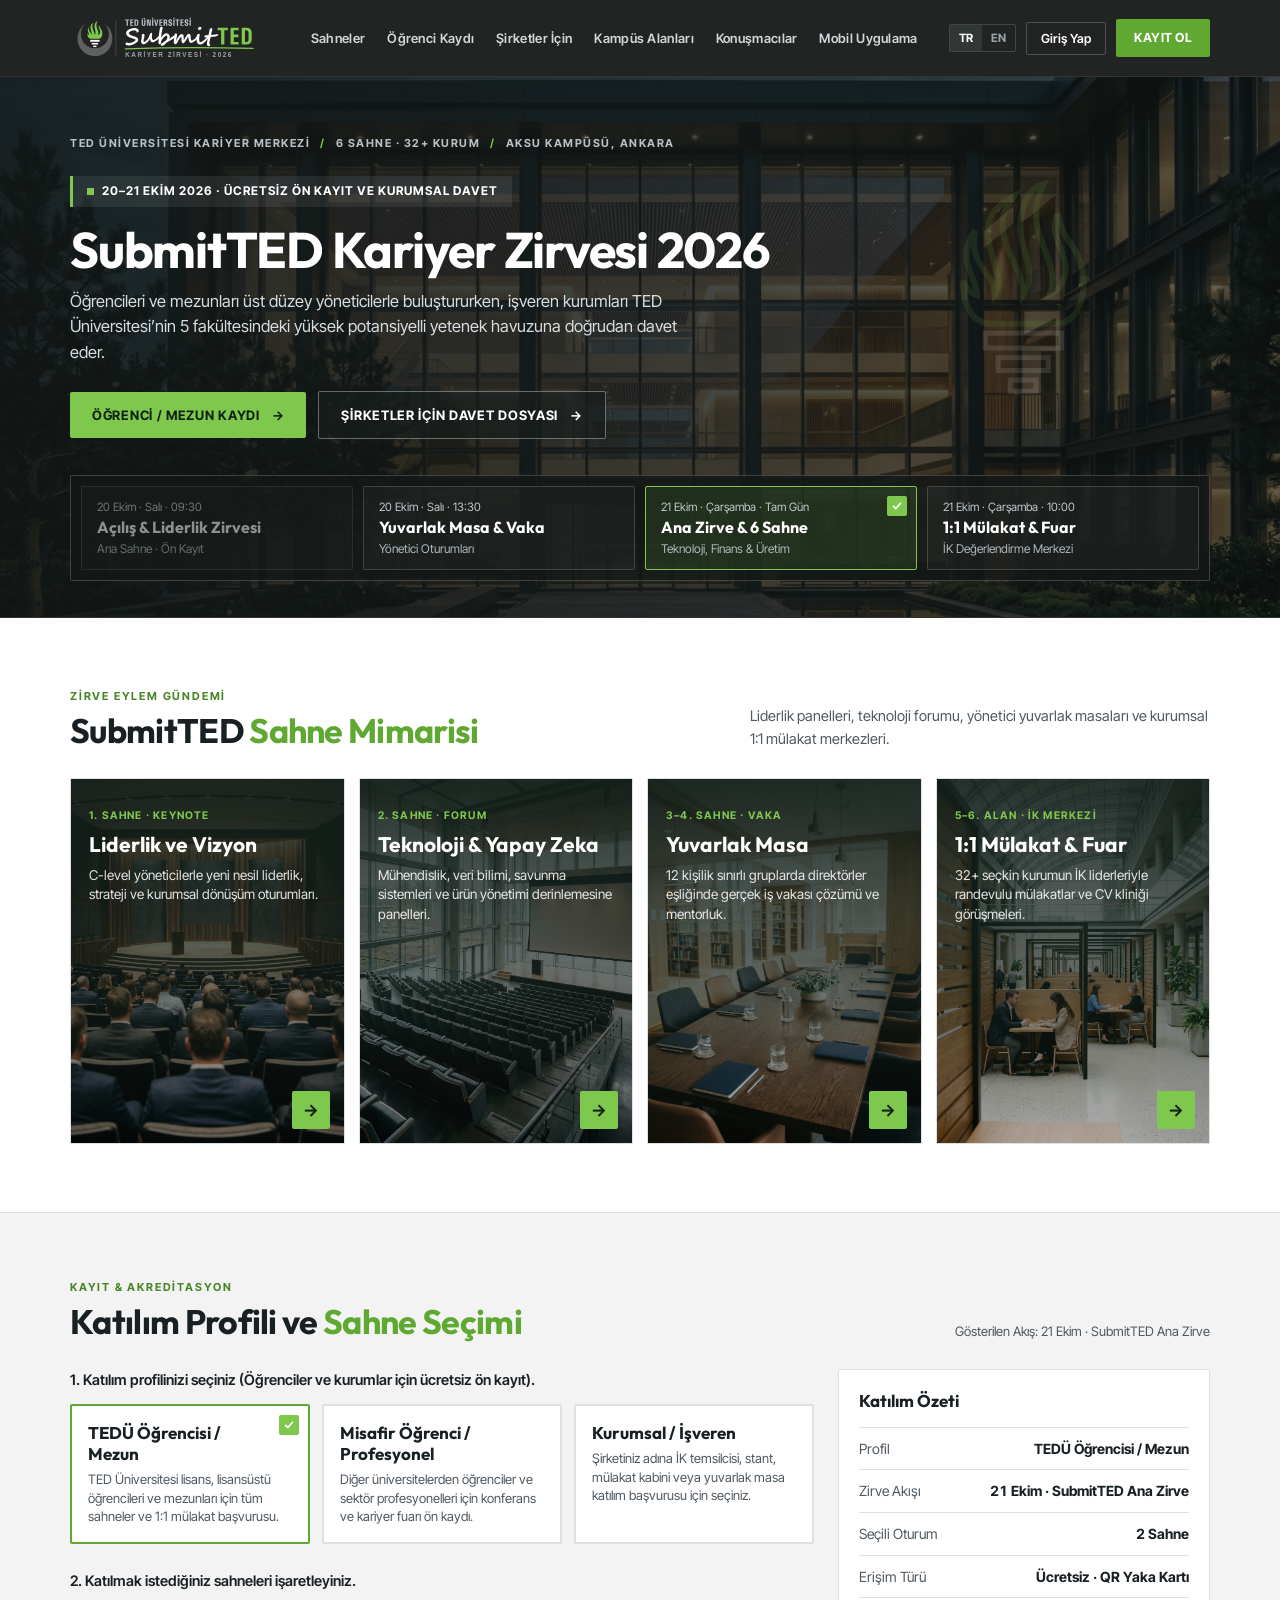
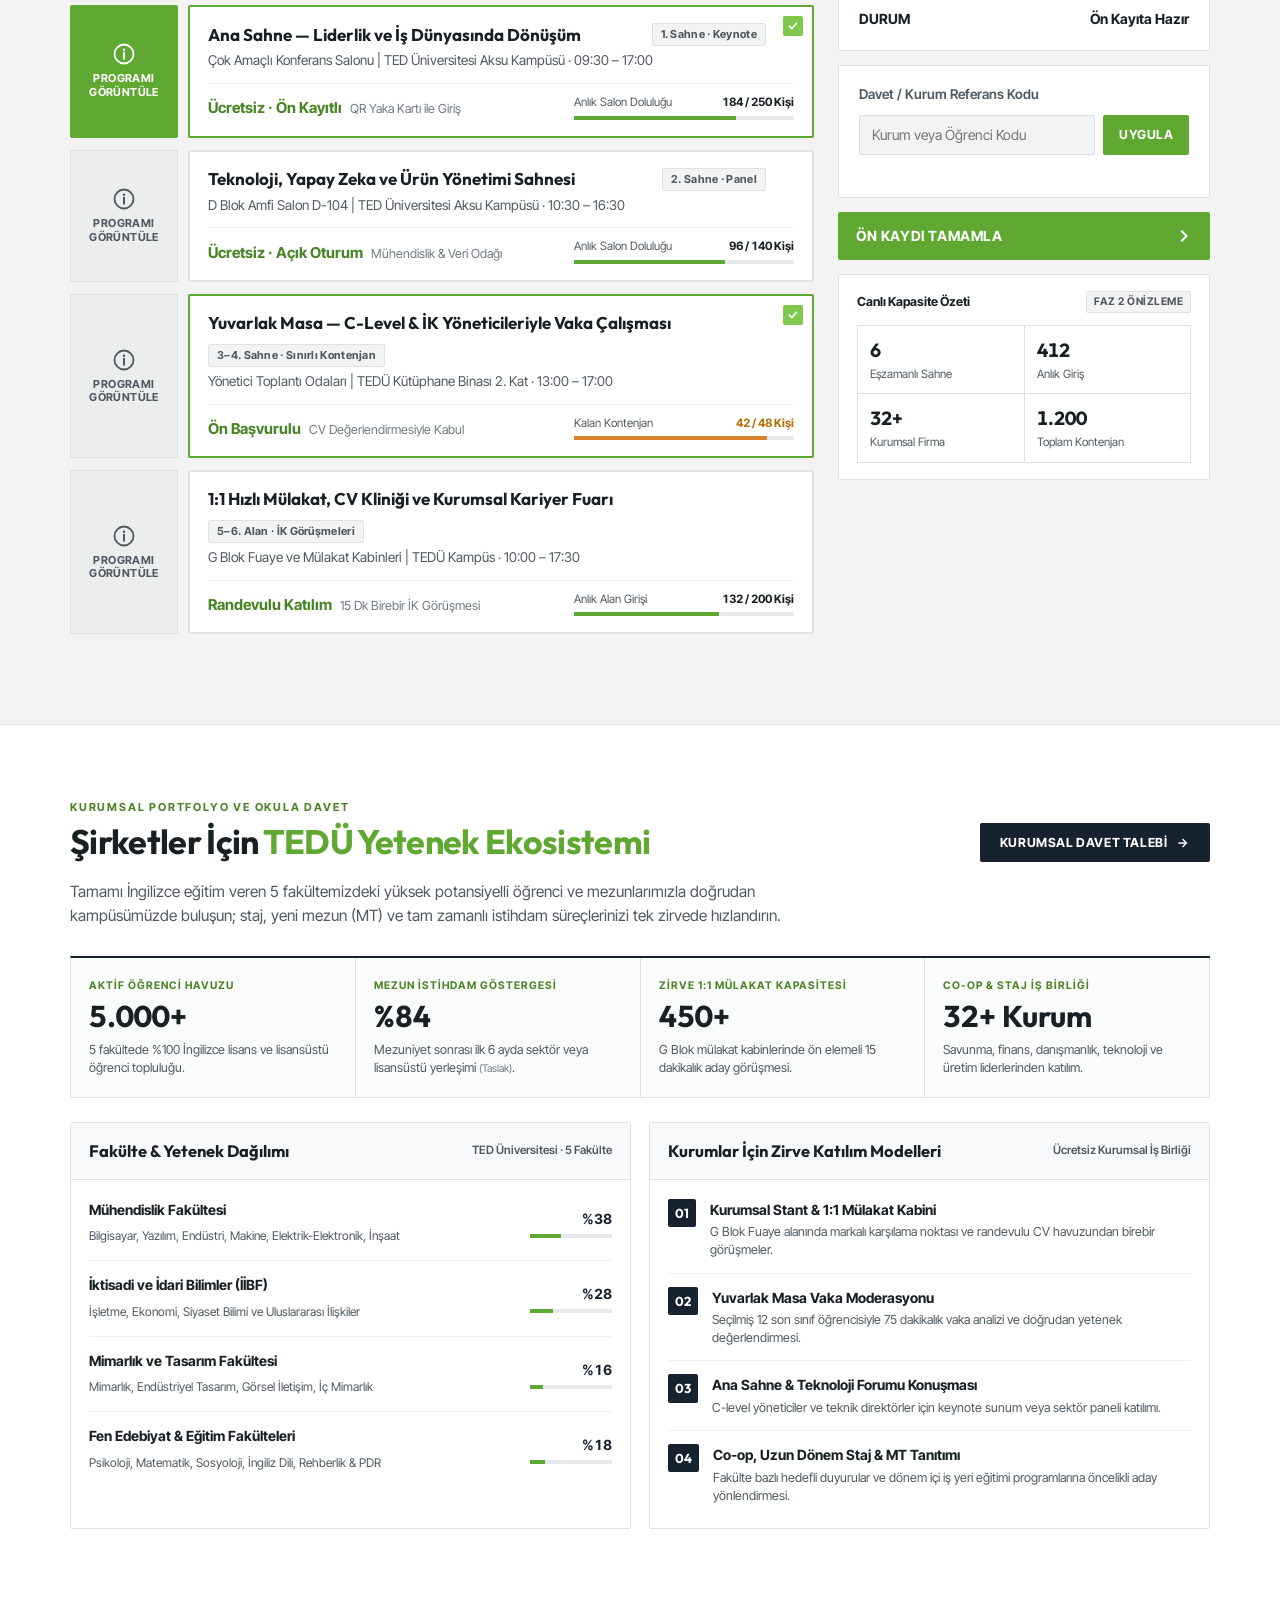
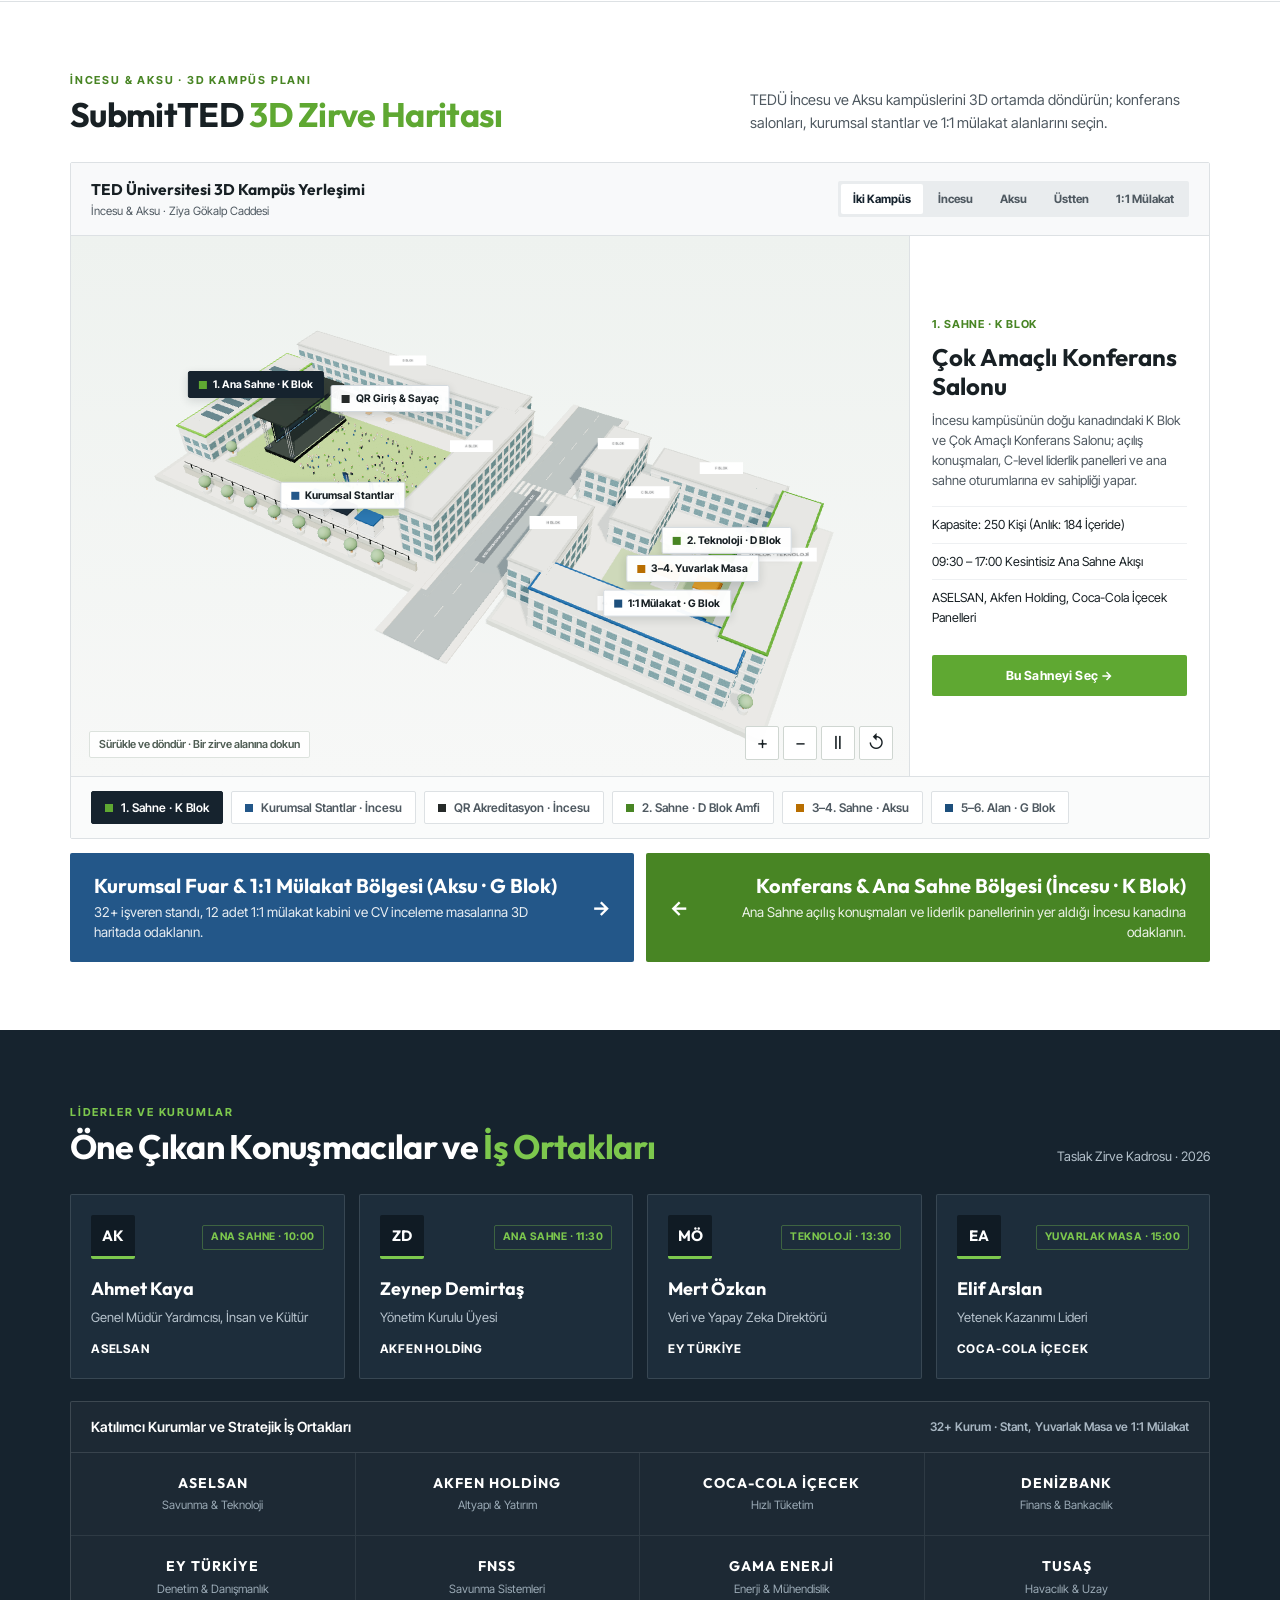
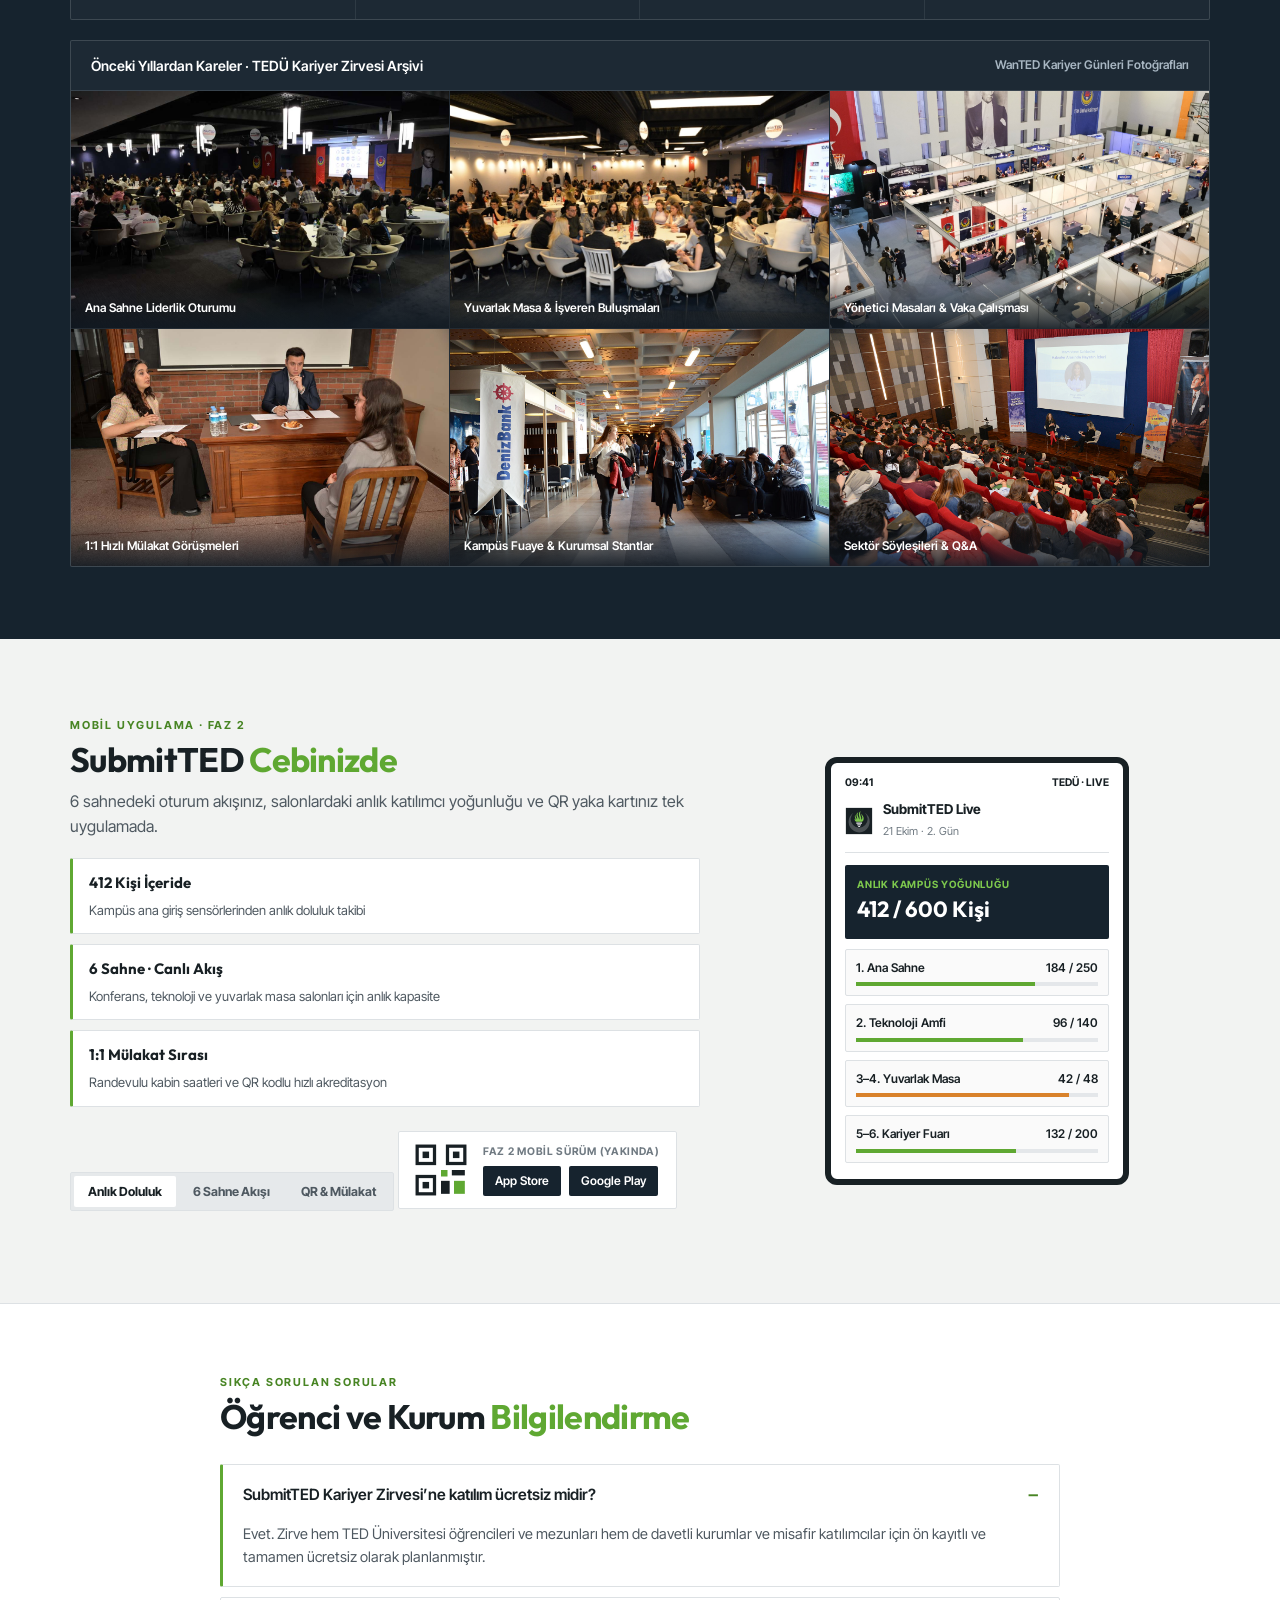
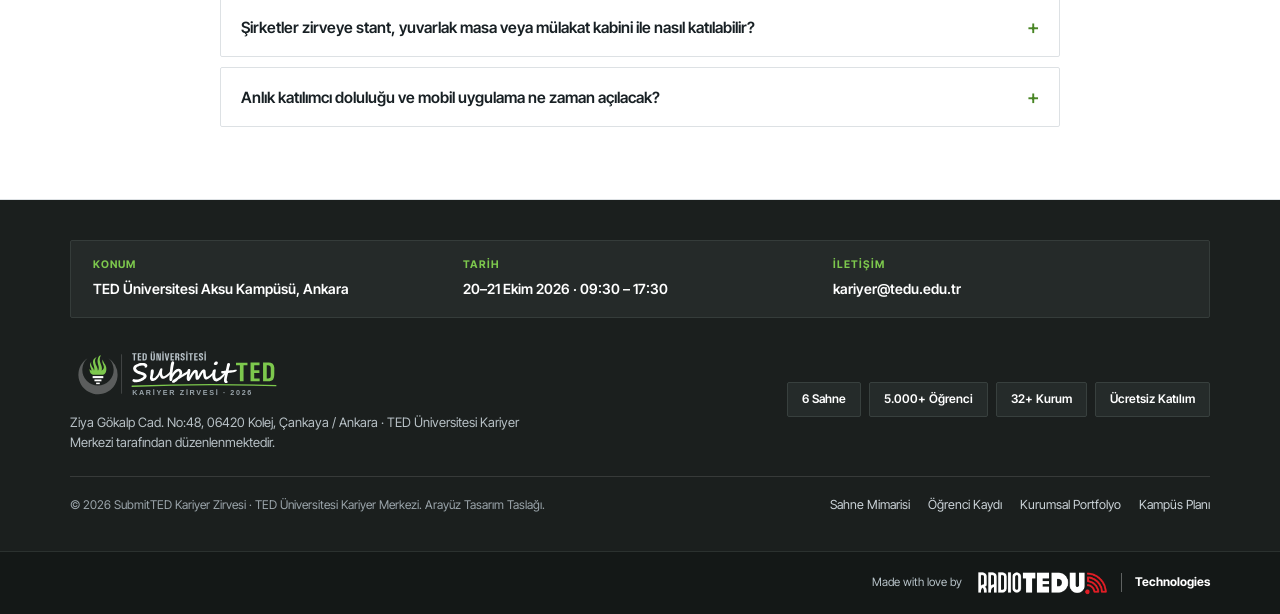
==== index.html @ f3c337bc "Initial SubmitTED Kariyer Zirvesi 2026 website" ====
<!DOCTYPE html>
<html lang="tr">
<head>
  <meta charset="UTF-8">
  <meta name="viewport" content="width=device-width, initial-scale=1.0">
  <title>SubmitTED Kariyer Zirvesi 2026 | TED Üniversitesi</title>
  <meta name="description" content="SubmitTED Kariyer Zirvesi 2026 — Öğrenciler ve kurumsal işverenler için TED Üniversitesi kariyer, mülakat ve kurumsal katılım platformu.">
  <link rel="icon" type="image/svg+xml" href="assets/submitted-mark.svg">
  <link rel="preconnect" href="https://fonts.googleapis.com">
  <link rel="preconnect" href="https://fonts.gstatic.com" crossorigin>
  <link href="https://fonts.googleapis.com/css2?family=Inter+Tight:wght@400;500;600;700&family=Outfit:wght@500;600;700;800&family=Roboto:wght@400;500;700&display=swap" rel="stylesheet">
  <link rel="stylesheet" href="styles.css?v=20261124b">
  <link rel="stylesheet" href="campus3d.css?v=20261124b">
</head>
<body>

  <!-- Sharp Full-Width Executive Topbar + Mobile Drawer -->
  <header class="site-topbar" id="top" aria-label="Ana Navigasyon">
    <div class="container topbar-inner">
      <a href="#top" class="brand-lockup" aria-label="SubmitTED Kariyer Zirvesi Ana Sayfa">
        <img src="assets/submitted-logo-white.svg" alt="SubmitTED Kariyer Zirvesi Logo" class="topbar-logo-img">
      </a>

      <nav class="topbar-nav" aria-label="Bölümler">
        <a href="#agenda-pillars" class="topbar-link">Sahneler</a>
        <a href="#registration-hub" class="topbar-link">Öğrenci Kaydı</a>
        <a href="#corporate-portfolio" class="topbar-link">Şirketler İçin</a>
        <a href="#campus-zones" class="topbar-link">Kampüs Alanları</a>
        <a href="#speakers-partners" class="topbar-link">Konuşmacılar</a>
        <a href="#mobile-showcase" class="topbar-link">Mobil Uygulama</a>
      </nav>

      <div class="topbar-actions">
        <div class="lang-switch" role="group" aria-label="Dil Seçimi">
          <button type="button" class="lang-btn is-active" data-lang="tr">TR</button>
          <button type="button" class="lang-btn" data-lang="en">EN</button>
        </div>
        <button type="button" class="topbar-login-btn" id="open-login-preview">Giriş Yap</button>
        <a href="#registration-hub" class="topbar-cta">Kayıt Ol</a>
        <button type="button" class="mobile-menu-toggle" id="mobile-menu-toggle" aria-expanded="false" aria-controls="mobile-nav-drawer" aria-label="Menüyü Aç">
          <svg viewBox="0 0 20 20" fill="none" aria-hidden="true">
            <path d="M3 5H17M3 10H17M3 15H17" stroke="currentColor" stroke-width="1.8" stroke-linecap="square"/>
          </svg>
        </button>
      </div>
    </div>

    <!-- Mobile Navigation Drawer -->
    <div class="mobile-nav-drawer" id="mobile-nav-drawer" hidden>
      <div class="container mobile-drawer-inner">
        <a href="#agenda-pillars" class="mobile-drawer-link">Sahne Mimarisi (6 Sahne)</a>
        <a href="#registration-hub" class="mobile-drawer-link">Öğrenci &amp; Mezun Kaydı</a>
        <a href="#corporate-portfolio" class="mobile-drawer-link">Şirketler İçin · Kurumsal Portfolyo</a>
        <a href="#campus-zones" class="mobile-drawer-link">Aksu Kampüsü Alan Planı</a>
        <a href="#speakers-partners" class="mobile-drawer-link">Konuşmacılar ve İş Ortakları</a>
        <a href="#mobile-showcase" class="mobile-drawer-link">Mobil Uygulama (Faz 2)</a>
        <button type="button" class="mobile-drawer-btn" id="mobile-login-btn">Katılımcı / Kurum Girişi</button>
      </div>
    </div>
  </header>

  <!-- Full-Bleed Editorial Hero + Dual-Audience CTAs + 4-Column Track Dock -->
  <section class="hero-showcase" aria-labelledby="hero-heading">
    <div class="hero-bg-media" aria-hidden="true">
      <img src="assets/hero-summit-bg.jpg" alt="" class="hero-bg-img">
      <div class="hero-scrim"></div>
      <div class="hero-watermark">
        <svg viewBox="0 0 68 68" fill="none">
          <path d="M46.12,14.192c1.494,6.307,3.9,6.141,4.9,10.788,1,4.481-.249,10.622-4.647,11.2H32.1c-4.149-.83-4.9-5.477-4.9-8.547a4.151,4.151,0,0,0,2.821,2.821c-.332-4.647-4.4-6.8-.415-12.862-1.328,6.639,3.651,8.132,3.983,12.862,3.236-4.9-7.136-14.522,3.817-19.75-1.411,2.158-2.489,3.651-2.241,6.556.332,4.9,4.066,8.132,4.066,13.194,2.987-3.983-.249-8.547-.5-12.862-.083-3.734,1.079-8.63,4.647-9.294-5.062,9.875,3.983,14.688,1.162,22.073a5.524,5.524,0,0,0,3.236-5.062c0-4.066-3.4-6.224-1.66-11.12" transform="translate(-4.629 -1.412)" stroke="#7DC84D" stroke-width="1.2"/>
          <rect width="15.269" height="2.987" transform="translate(27.052 36.678)" stroke="#FFFFFF" stroke-width="1"/>
          <rect width="10.041" height="2.572" transform="translate(29.625 41.574)" stroke="#FFFFFF" stroke-width="1"/>
          <rect width="5.228" height="2.241" transform="translate(32.031 46.055)" stroke="#FFFFFF" stroke-width="1"/>
        </svg>
      </div>
    </div>

    <div class="container hero-inner">
      <div class="hero-motto-bar">
        <span>TED ÜNİVERSİTESİ KARİYER MERKEZİ</span>
        <span class="motto-sep" aria-hidden="true">/</span>
        <span>6 SAHNE · 32+ KURUM</span>
        <span class="motto-sep" aria-hidden="true">/</span>
        <span>AKSU KAMPÜSÜ, ANKARA</span>
      </div>

      <div class="hero-center-copy">
        <div class="hero-date-tag">
          <span class="live-dot" aria-hidden="true"></span>
          <span>20–21 EKİM 2026 · ÜCRETSİZ ÖN KAYIT VE KURUMSAL DAVET</span>
        </div>
        <h1 id="hero-heading" class="hero-title">SubmitTED Kariyer Zirvesi 2026</h1>
        <p class="hero-subtitle">
          Öğrencileri ve mezunları üst düzey yöneticilerle buluştururken, işveren kurumları TED Üniversitesi’nin 5 fakültesindeki yüksek potansiyelli yetenek havuzuna doğrudan davet eder.
        </p>

        <div class="hero-cta-row">
          <a href="#registration-hub" class="hero-btn hero-btn-primary">
            <span>ÖĞRENCİ / MEZUN KAYDI</span>
            <span aria-hidden="true">→</span>
          </a>
          <a href="#corporate-portfolio" class="hero-btn hero-btn-secondary">
            <span>ŞİRKETLER İÇİN DAVET DOSYASI</span>
            <span aria-hidden="true">→</span>
          </a>
        </div>
      </div>

      <!-- Docked Sharp 4-Column Track Switcher -->
      <div class="hero-track-dock">
        <div class="event-tabs-grid" role="tablist" aria-label="Zirve Gün ve Oturum Akışları">
          <button type="button" class="event-tab is-past" role="tab" aria-selected="false" data-track="day1-main">
            <span class="check-badge" aria-hidden="true">
              <svg viewBox="0 0 16 16" fill="none"><path d="M3.5 8.5L6.5 11.5L12.5 4.5" stroke="#fff" stroke-width="2.2" stroke-linecap="square"/></svg>
            </span>
            <small class="event-tab-date">20 Ekim · Salı · 09:30</small>
            <span class="event-tab-title">Açılış &amp; Liderlik Zirvesi</span>
            <span class="event-tab-sub">Ana Sahne · Ön Kayıt</span>
          </button>

          <button type="button" class="event-tab" role="tab" aria-selected="false" data-track="day1-roundtable">
            <span class="check-badge" aria-hidden="true">
              <svg viewBox="0 0 16 16" fill="none"><path d="M3.5 8.5L6.5 11.5L12.5 4.5" stroke="#fff" stroke-width="2.2" stroke-linecap="square"/></svg>
            </span>
            <small class="event-tab-date">20 Ekim · Salı · 13:30</small>
            <span class="event-tab-title">Yuvarlak Masa &amp; Vaka</span>
            <span class="event-tab-sub">Yönetici Oturumları</span>
          </button>

          <button type="button" class="event-tab is-active" role="tab" aria-selected="true" data-track="day2-summit">
            <span class="check-badge" aria-hidden="true">
              <svg viewBox="0 0 16 16" fill="none"><path d="M3.5 8.5L6.5 11.5L12.5 4.5" stroke="#fff" stroke-width="2.2" stroke-linecap="square"/></svg>
            </span>
            <small class="event-tab-date">21 Ekim · Çarşamba · Tam Gün</small>
            <span class="event-tab-title">Ana Zirve &amp; 6 Sahne</span>
            <span class="event-tab-sub">Teknoloji, Finans &amp; Üretim</span>
          </button>

          <button type="button" class="event-tab" role="tab" aria-selected="false" data-track="day2-interviews">
            <span class="check-badge" aria-hidden="true">
              <svg viewBox="0 0 16 16" fill="none"><path d="M3.5 8.5L6.5 11.5L12.5 4.5" stroke="#fff" stroke-width="2.2" stroke-linecap="square"/></svg>
            </span>
            <small class="event-tab-date">21 Ekim · Çarşamba · 10:00</small>
            <span class="event-tab-title">1:1 Mülakat &amp; Fuar</span>
            <span class="event-tab-sub">İK Değerlendirme Merkezi</span>
          </button>
        </div>

        <div class="event-select-mobile">
          <label for="mobile-track-select" class="sr-only">Zirve Akışı Seçin</label>
          <select id="mobile-track-select" class="mobile-track-dropdown">
            <option value="day1-main">20 Ekim · Açılış &amp; Liderlik Zirvesi</option>
            <option value="day1-roundtable">20 Ekim · Yuvarlak Masa &amp; Vaka Analizi</option>
            <option value="day2-summit" selected>21 Ekim · Ana Zirve &amp; 6 Sahne</option>
            <option value="day2-interviews">21 Ekim · 1:1 Mülakat &amp; Değerlendirme</option>
          </select>
        </div>
      </div>
    </div>
  </section>

  <!-- 4-Column Sharp Architectural Photographic Stage Cards -->
  <section id="agenda-pillars" class="pillars-band" aria-labelledby="pillars-heading">
    <div class="container">
      <div class="section-split-head reveal-up">
        <div>
          <span class="section-eyebrow">ZİRVE EYLEM GÜNDEMİ</span>
          <h2 id="pillars-heading" class="section-display-title">SubmitTED <span>Sahne Mimarisi</span></h2>
        </div>
        <p class="section-lead-right">
          Liderlik panelleri, teknoloji forumu, yönetici yuvarlak masaları ve kurumsal 1:1 mülakat merkezleri.
        </p>
      </div>

      <div class="pillars-grid reveal-up">
        <article class="pillar-card" data-modal-stage="ana-sahne" tabindex="0" role="button">
          <img src="assets/stage-keynote.jpg" alt="Ana Sahne Konferans Salonu" class="pillar-bg-img">
          <div class="pillar-overlay"></div>
          <div class="pillar-content">
            <span class="pillar-tag">1. SAHNE · KEYNOTE</span>
            <h3>Liderlik ve Vizyon</h3>
            <p>C-level yöneticilerle yeni nesil liderlik, strateji ve kurumsal dönüşüm oturumları.</p>
          </div>
          <span class="pillar-square-arrow" aria-hidden="true">→</span>
        </article>

        <article class="pillar-card" data-modal-stage="teknoloji" tabindex="0" role="button">
          <img src="assets/stage-tech.jpg" alt="Teknoloji ve Yapay Zeka Amfisi" class="pillar-bg-img">
          <div class="pillar-overlay"></div>
          <div class="pillar-content">
            <span class="pillar-tag">2. SAHNE · FORUM</span>
            <h3>Teknoloji &amp; Yapay Zeka</h3>
            <p>Mühendislik, veri bilimi, savunma sistemleri ve ürün yönetimi derinlemesine panelleri.</p>
          </div>
          <span class="pillar-square-arrow" aria-hidden="true">→</span>
        </article>

        <article class="pillar-card" data-modal-stage="yuvarlak-masa" tabindex="0" role="button">
          <img src="assets/stage-roundtable.jpg" alt="Yuvarlak Masa Toplantı Odası" class="pillar-bg-img">
          <div class="pillar-overlay"></div>
          <div class="pillar-content">
            <span class="pillar-tag">3–4. SAHNE · VAKA</span>
            <h3>Yuvarlak Masa</h3>
            <p>12 kişilik sınırlı gruplarda direktörler eşliğinde gerçek iş vakası çözümü ve mentorluk.</p>
          </div>
          <span class="pillar-square-arrow" aria-hidden="true">→</span>
        </article>

        <article class="pillar-card" data-modal-stage="mulakat" tabindex="0" role="button">
          <img src="assets/stage-career.jpg" alt="1:1 Mülakat ve Kariyer Fuarı Alanı" class="pillar-bg-img">
          <div class="pillar-overlay"></div>
          <div class="pillar-content">
            <span class="pillar-tag">5–6. ALAN · İK MERKEZİ</span>
            <h3>1:1 Mülakat &amp; Fuar</h3>
            <p>32+ seçkin kurumun İK liderleriyle randevulu mülakatlar ve CV kliniği görüşmeleri.</p>
          </div>
          <span class="pillar-square-arrow" aria-hidden="true">→</span>
        </article>
      </div>
    </div>
  </section>

  <!-- HBR-Sharp Registration & Stage Selection Hub (Zero Fees / Pricing Removed) -->
  <section id="registration-hub" class="registration-band" aria-labelledby="profile-heading">
    <div class="container">
      <div class="section-split-head reveal-up">
        <div>
          <span class="section-eyebrow">KAYIT &amp; AKREDİTASYON</span>
          <h2 id="profile-heading" class="section-display-title">Katılım Profili ve <span>Sahne Seçimi</span></h2>
        </div>
        <span class="section-hint" id="active-track-label">Gösterilen Akış: 21 Ekim · SubmitTED Ana Zirve</span>
      </div>

      <div class="layout-grid">
        <!-- Left 8 Columns -->
        <div class="main-column">

          <div class="section-group reveal-up">
            <p class="block-label">1. Katılım profilinizi seçiniz (Öğrenciler ve kurumlar için ücretsiz ön kayıt).</p>
            <div class="profile-grid">
              <button type="button" class="select-block is-active" data-profile="student">
                <span class="check-badge" aria-hidden="true">
                  <svg viewBox="0 0 16 16" fill="none"><path d="M3.5 8.5L6.5 11.5L12.5 4.5" stroke="#fff" stroke-width="2.2" stroke-linecap="square"/></svg>
                </span>
                <span class="select-block-title">TEDÜ Öğrencisi / Mezun</span>
                <span class="select-block-text">TED Üniversitesi lisans, lisansüstü öğrencileri ve mezunları için tüm sahneler ve 1:1 mülakat başvurusu.</span>
              </button>

              <button type="button" class="select-block" data-profile="guest">
                <span class="check-badge" aria-hidden="true">
                  <svg viewBox="0 0 16 16" fill="none"><path d="M3.5 8.5L6.5 11.5L12.5 4.5" stroke="#fff" stroke-width="2.2" stroke-linecap="square"/></svg>
                </span>
                <span class="select-block-title">Misafir Öğrenci / Profesyonel</span>
                <span class="select-block-text">Diğer üniversitelerden öğrenciler ve sektör profesyonelleri için konferans ve kariyer fuarı ön kaydı.</span>
              </button>

              <button type="button" class="select-block" data-profile="corporate">
                <span class="check-badge" aria-hidden="true">
                  <svg viewBox="0 0 16 16" fill="none"><path d="M3.5 8.5L6.5 11.5L12.5 4.5" stroke="#fff" stroke-width="2.2" stroke-linecap="square"/></svg>
                </span>
                <span class="select-block-title">Kurumsal / İşveren</span>
                <span class="select-block-text">Şirketiniz adına İK temsilcisi, stant, mülakat kabini veya yuvarlak masa katılım başvurusu için seçiniz.</span>
              </button>
            </div>
          </div>

          <div class="section-group reveal-up">
            <p class="block-label">2. Katılmak istediğiniz sahneleri işaretleyiniz.</p>
            <div class="activity-list" id="activity-list">
              <!-- Row 1 -->
              <div class="activity-item">
                <button type="button" class="show-speakers is-primary" data-modal-stage="ana-sahne">
                  <svg class="info-icon" viewBox="0 0 24 24" fill="none" aria-hidden="true">
                    <circle cx="12" cy="12" r="9.5" stroke="currentColor" stroke-width="1.8"/>
                    <path d="M12 11V16.5" stroke="currentColor" stroke-width="2" stroke-linecap="square"/>
                    <circle cx="12" cy="7.75" r="1.25" fill="currentColor"/>
                  </svg>
                  <span>PROGRAMI<br>GÖRÜNTÜLE</span>
                </button>
                <div class="highlightable-field is-selected" role="button" tabindex="0" data-stage-id="ana-sahne" data-stage-name="Ana Sahne — Liderlik ve Dönüşüm">
                  <span class="check-badge" aria-hidden="true">
                    <svg viewBox="0 0 16 16" fill="none"><path d="M3.5 8.5L6.5 11.5L12.5 4.5" stroke="#fff" stroke-width="2.2" stroke-linecap="square"/></svg>
                  </span>
                  <div class="activity-main">
                    <div class="activity-title-row">
                      <h3 class="activity-title">Ana Sahne — Liderlik ve İş Dünyasında Dönüşüm</h3>
                      <span class="stage-tag">1. Sahne · Keynote</span>
                    </div>
                    <p class="activity-venue">Çok Amaçlı Konferans Salonu | TED Üniversitesi Aksu Kampüsü · 09:30 – 17:00</p>
                    <div class="activity-bottom-row">
                      <div class="activity-access-wrap">
                        <span class="access-status" data-access-label>Ücretsiz · Ön Kayıtlı</span>
                        <small class="activity-access-note" data-access-note>QR Yaka Kartı ile Giriş</small>
                      </div>
                      <div class="occupancy-meter">
                        <div class="occupancy-meta">
                          <span>Anlık Salon Doluluğu</span>
                          <strong>184 / 250 Kişi</strong>
                        </div>
                        <div class="occupancy-track">
                          <div class="occupancy-fill" style="width: 73.6%;"></div>
                        </div>
                      </div>
                    </div>
                  </div>
                </div>
              </div>

              <!-- Row 2 -->
              <div class="activity-item">
                <button type="button" class="show-speakers" data-modal-stage="teknoloji">
                  <svg class="info-icon" viewBox="0 0 24 24" fill="none" aria-hidden="true">
                    <circle cx="12" cy="12" r="9.5" stroke="currentColor" stroke-width="1.8"/>
                    <path d="M12 11V16.5" stroke="currentColor" stroke-width="2" stroke-linecap="square"/>
                    <circle cx="12" cy="7.75" r="1.25" fill="currentColor"/>
                  </svg>
                  <span>PROGRAMI<br>GÖRÜNTÜLE</span>
                </button>
                <div class="highlightable-field" role="button" tabindex="0" data-stage-id="teknoloji" data-stage-name="Teknoloji, Yapay Zeka ve Ürün Sahnesi">
                  <span class="check-badge" aria-hidden="true">
                    <svg viewBox="0 0 16 16" fill="none"><path d="M3.5 8.5L6.5 11.5L12.5 4.5" stroke="#fff" stroke-width="2.2" stroke-linecap="square"/></svg>
                  </span>
                  <div class="activity-main">
                    <div class="activity-title-row">
                      <h3 class="activity-title">Teknoloji, Yapay Zeka ve Ürün Yönetimi Sahnesi</h3>
                      <span class="stage-tag">2. Sahne · Panel</span>
                    </div>
                    <p class="activity-venue">D Blok Amfi Salon D-104 | TED Üniversitesi Aksu Kampüsü · 10:30 – 16:30</p>
                    <div class="activity-bottom-row">
                      <div class="activity-access-wrap">
                        <span class="access-status" data-access-label>Ücretsiz · Açık Oturum</span>
                        <small class="activity-access-note" data-access-note>Mühendislik &amp; Veri Odağı</small>
                      </div>
                      <div class="occupancy-meter">
                        <div class="occupancy-meta">
                          <span>Anlık Salon Doluluğu</span>
                          <strong>96 / 140 Kişi</strong>
                        </div>
                        <div class="occupancy-track">
                          <div class="occupancy-fill" style="width: 68.5%;"></div>
                        </div>
                      </div>
                    </div>
                  </div>
                </div>
              </div>

              <!-- Row 3 -->
              <div class="activity-item">
                <button type="button" class="show-speakers" data-modal-stage="yuvarlak-masa">
                  <svg class="info-icon" viewBox="0 0 24 24" fill="none" aria-hidden="true">
                    <circle cx="12" cy="12" r="9.5" stroke="currentColor" stroke-width="1.8"/>
                    <path d="M12 11V16.5" stroke="currentColor" stroke-width="2" stroke-linecap="square"/>
                    <circle cx="12" cy="7.75" r="1.25" fill="currentColor"/>
                  </svg>
                  <span>PROGRAMI<br>GÖRÜNTÜLE</span>
                </button>
                <div class="highlightable-field is-selected" role="button" tabindex="0" data-stage-id="yuvarlak-masa" data-stage-name="Yuvarlak Masa — Yönetici Mentorluğu">
                  <span class="check-badge" aria-hidden="true">
                    <svg viewBox="0 0 16 16" fill="none"><path d="M3.5 8.5L6.5 11.5L12.5 4.5" stroke="#fff" stroke-width="2.2" stroke-linecap="square"/></svg>
                  </span>
                  <div class="activity-main">
                    <div class="activity-title-row">
                      <h3 class="activity-title">Yuvarlak Masa — C-Level &amp; İK Yöneticileriyle Vaka Çalışması</h3>
                      <span class="stage-tag">3–4. Sahne · Sınırlı Kontenjan</span>
                    </div>
                    <p class="activity-venue">Yönetici Toplantı Odaları | TEDÜ Kütüphane Binası 2. Kat · 13:00 – 17:00</p>
                    <div class="activity-bottom-row">
                      <div class="activity-access-wrap">
                        <span class="access-status" data-access-label>Ön Başvurulu</span>
                        <small class="activity-access-note" data-access-note>CV Değerlendirmesiyle Kabul</small>
                      </div>
                      <div class="occupancy-meter">
                        <div class="occupancy-meta">
                          <span>Kalan Kontenjan</span>
                          <strong class="text-warning-dark">42 / 48 Kişi</strong>
                        </div>
                        <div class="occupancy-track">
                          <div class="occupancy-fill is-high" style="width: 87.5%;"></div>
                        </div>
                      </div>
                    </div>
                  </div>
                </div>
              </div>

              <!-- Row 4 -->
              <div class="activity-item">
                <button type="button" class="show-speakers" data-modal-stage="mulakat">
                  <svg class="info-icon" viewBox="0 0 24 24" fill="none" aria-hidden="true">
                    <circle cx="12" cy="12" r="9.5" stroke="currentColor" stroke-width="1.8"/>
                    <path d="M12 11V16.5" stroke="currentColor" stroke-width="2" stroke-linecap="square"/>
                    <circle cx="12" cy="7.75" r="1.25" fill="currentColor"/>
                  </svg>
                  <span>PROGRAMI<br>GÖRÜNTÜLE</span>
                </button>
                <div class="highlightable-field" role="button" tabindex="0" data-stage-id="mulakat" data-stage-name="1:1 Mülakat & Kurumsal Stant Alanı">
                  <span class="check-badge" aria-hidden="true">
                    <svg viewBox="0 0 16 16" fill="none"><path d="M3.5 8.5L6.5 11.5L12.5 4.5" stroke="#fff" stroke-width="2.2" stroke-linecap="square"/></svg>
                  </span>
                  <div class="activity-main">
                    <div class="activity-title-row">
                      <h3 class="activity-title">1:1 Hızlı Mülakat, CV Kliniği ve Kurumsal Kariyer Fuarı</h3>
                      <span class="stage-tag">5–6. Alan · İK Görüşmeleri</span>
                    </div>
                    <p class="activity-venue">G Blok Fuaye ve Mülakat Kabinleri | TEDÜ Kampüs · 10:00 – 17:30</p>
                    <div class="activity-bottom-row">
                      <div class="activity-access-wrap">
                        <span class="access-status" data-access-label>Randevulu Katılım</span>
                        <small class="activity-access-note" data-access-note>15 Dk Birebir İK Görüşmesi</small>
                      </div>
                      <div class="occupancy-meter">
                        <div class="occupancy-meta">
                          <span>Anlık Alan Girişi</span>
                          <strong>132 / 200 Kişi</strong>
                        </div>
                        <div class="occupancy-track">
                          <div class="occupancy-fill" style="width: 66%;"></div>
                        </div>
                      </div>
                    </div>
                  </div>
                </div>
              </div>
            </div>
          </div>

        </div>

        <!-- Right 4 Columns Sticky Sidebar (Zero Prices) -->
        <aside class="sidebar-column" aria-label="Katılım Özeti ve Araçlar">
          <div class="sticky-sidebar">

            <div class="block sidebar-summary-block">
              <h3 class="summary-heading">Katılım Özeti</h3>
              <ul class="total-sidebar-list">
                <li>
                  <span>Profil</span>
                  <strong id="summary-profile">TEDÜ Öğrencisi / Mezun</strong>
                </li>
                <li>
                  <span>Zirve Akışı</span>
                  <strong id="summary-track">21 Ekim · Ana Zirve</strong>
                </li>
                <li>
                  <span>Seçili Oturum</span>
                  <strong id="summary-count">2 Sahne</strong>
                </li>
                <li>
                  <span>Erişim Türü</span>
                  <strong id="summary-access">Ücretsiz · QR Yaka Kartı</strong>
                </li>
                <li class="summary-total-row">
                  <span>DURUM</span>
                  <strong id="summary-status">Ön Kayıta Hazır</strong>
                </li>
              </ul>
            </div>

            <div class="block invite-block">
              <label for="invite-code-input" class="invite-label">Davet / Kurum Referans Kodu</label>
              <div class="invite-input-group">
                <input id="invite-code-input" type="text" class="invite-input" placeholder="Kurum veya Öğrenci Kodu">
                <button type="button" id="apply-code-btn" class="btn-apply">UYGULA</button>
              </div>
              <p class="invite-feedback" id="invite-feedback" aria-live="polite"></p>
            </div>

            <button type="button" id="next-page-btn" class="btn-ticket">
              <span id="next-page-label">ÖN KAYDI TAMAMLA</span>
              <svg viewBox="0 0 16 16" fill="none" aria-hidden="true">
                <path d="M6 3.5L10.5 8L6 12.5" stroke="currentColor" stroke-width="2" stroke-linecap="square"/>
              </svg>
            </button>

            <div class="block metrics-block">
              <div class="metrics-header">
                <span>Canlı Kapasite Özeti</span>
                <span class="metrics-badge">Faz 2 Önizleme</span>
              </div>
              <div class="metrics-grid">
                <div class="metric-cell">
                  <strong>6</strong>
                  <span>Eşzamanlı Sahne</span>
                </div>
                <div class="metric-cell">
                  <strong>412</strong>
                  <span>Anlık Giriş</span>
                </div>
                <div class="metric-cell">
                  <strong>32+</strong>
                  <span>Kurumsal Firma</span>
                </div>
                <div class="metric-cell">
                  <strong>1.200</strong>
                  <span>Toplam Kontenjan</span>
                </div>
              </div>
            </div>

          </div>
        </aside>
      </div>
    </div>
  </section>

  <!-- NEW: Corporate Portfolio & School Invitation Showcase (#corporate-portfolio) -->
  <section id="corporate-portfolio" class="portfolio-band" aria-labelledby="portfolio-heading">
    <div class="container">
      <div class="section-split-head reveal-up">
        <div>
          <span class="section-eyebrow">KURUMSAL PORTFOLYO VE OKULA DAVET</span>
          <h2 id="portfolio-heading" class="section-display-title">Şirketler İçin <span>TEDÜ Yetenek Ekosistemi</span></h2>
        </div>
        <button type="button" class="portfolio-cta-btn" id="open-corp-invite-btn">
          <span>KURUMSAL DAVET TALEBİ</span>
          <span aria-hidden="true">→</span>
        </button>
      </div>

      <p class="portfolio-intro reveal-up">
        Tamamı İngilizce eğitim veren 5 fakültemizdeki yüksek potansiyelli öğrenci ve mezunlarımızla doğrudan kampüsümüzde buluşun; staj, yeni mezun (MT) ve tam zamanlı istihdam süreçlerinizi tek zirvede hızlandırın.
      </p>

      <!-- 4-Column Institutional Metrics & Employment Strip -->
      <div class="corp-kpi-grid reveal-up">
        <div class="corp-kpi-card">
          <span class="kpi-label">AKTİF ÖĞRENCİ HAVUZU</span>
          <strong class="kpi-value">5.000+</strong>
          <p class="kpi-desc">5 fakültede %100 İngilizce lisans ve lisansüstü öğrenci topluluğu.</p>
        </div>

        <div class="corp-kpi-card">
          <span class="kpi-label">MEZUN İSTİHDAM GÖSTERGESİ</span>
          <strong class="kpi-value">%84</strong>
          <p class="kpi-desc">Mezuniyet sonrası ilk 6 ayda sektör veya lisansüstü yerleşimi <small>(Taslak)</small>.</p>
        </div>

        <div class="corp-kpi-card">
          <span class="kpi-label">ZİRVE 1:1 MÜLAKAT KAPASİTESİ</span>
          <strong class="kpi-value">450+</strong>
          <p class="kpi-desc">G Blok mülakat kabinlerinde ön elemeli 15 dakikalık aday görüşmesi.</p>
        </div>

        <div class="corp-kpi-card">
          <span class="kpi-label">CO-OP &amp; STAJ İŞ BİRLİĞİ</span>
          <strong class="kpi-value">32+ Kurum</strong>
          <p class="kpi-desc">Savunma, finans, danışmanlık, teknoloji ve üretim liderlerinden katılım.</p>
        </div>
      </div>

      <!-- 2-Column Split: Faculty Talent Pool + Corporate Participation Models -->
      <div class="portfolio-split-grid reveal-up">
        <!-- Left: Faculty Breakdown -->
        <div class="portfolio-panel">
          <div class="portfolio-panel-head">
            <h3>Fakülte &amp; Yetenek Dağılımı</h3>
            <span>TED Üniversitesi · 5 Fakülte</span>
          </div>
          <div class="faculty-list">
            <div class="faculty-row">
              <div class="faculty-meta">
                <strong>Mühendislik Fakültesi</strong>
                <span>Bilgisayar, Yazılım, Endüstri, Makine, Elektrik-Elektronik, İnşaat</span>
              </div>
              <div class="faculty-stat">
                <strong>%38</strong>
                <div class="faculty-bar"><div class="faculty-fill" style="width: 38%;"></div></div>
              </div>
            </div>

            <div class="faculty-row">
              <div class="faculty-meta">
                <strong>İktisadi ve İdari Bilimler (İİBF)</strong>
                <span>İşletme, Ekonomi, Siyaset Bilimi ve Uluslararası İlişkiler</span>
              </div>
              <div class="faculty-stat">
                <strong>%28</strong>
                <div class="faculty-bar"><div class="faculty-fill" style="width: 28%;"></div></div>
              </div>
            </div>

            <div class="faculty-row">
              <div class="faculty-meta">
                <strong>Mimarlık ve Tasarım Fakültesi</strong>
                <span>Mimarlık, Endüstriyel Tasarım, Görsel İletişim, İç Mimarlık</span>
              </div>
              <div class="faculty-stat">
                <strong>%16</strong>
                <div class="faculty-bar"><div class="faculty-fill" style="width: 16%;"></div></div>
              </div>
            </div>

            <div class="faculty-row">
              <div class="faculty-meta">
                <strong>Fen Edebiyat &amp; Eğitim Fakülteleri</strong>
                <span>Psikoloji, Matematik, Sosyoloji, İngiliz Dili, Rehberlik &amp; PDR</span>
              </div>
              <div class="faculty-stat">
                <strong>%18</strong>
                <div class="faculty-bar"><div class="faculty-fill" style="width: 18%;"></div></div>
              </div>
            </div>
          </div>
        </div>

        <!-- Right: Participation Formats for Companies -->
        <div class="portfolio-panel">
          <div class="portfolio-panel-head">
            <h3>Kurumlar İçin Zirve Katılım Modelleri</h3>
            <span>Ücretsiz Kurumsal İş Birliği</span>
          </div>
          <div class="corp-format-list">
            <div class="corp-format-item">
              <span class="format-num">01</span>
              <div>
                <h4>Kurumsal Stant &amp; 1:1 Mülakat Kabini</h4>
                <p>G Blok Fuaye alanında markalı karşılama noktası ve randevulu CV havuzundan birebir görüşmeler.</p>
              </div>
            </div>

            <div class="corp-format-item">
              <span class="format-num">02</span>
              <div>
                <h4>Yuvarlak Masa Vaka Moderasyonu</h4>
                <p>Seçilmiş 12 son sınıf öğrencisiyle 75 dakikalık vaka analizi ve doğrudan yetenek değerlendirmesi.</p>
              </div>
            </div>

            <div class="corp-format-item">
              <span class="format-num">03</span>
              <div>
                <h4>Ana Sahne &amp; Teknoloji Forumu Konuşması</h4>
                <p>C-level yöneticiler ve teknik direktörler için keynote sunum veya sektör paneli katılımı.</p>
              </div>
            </div>

            <div class="corp-format-item">
              <span class="format-num">04</span>
              <div>
                <h4>Co-op, Uzun Dönem Staj &amp; MT Tanıtımı</h4>
                <p>Fakülte bazlı hedefli duyurular ve dönem içi iş yeri eğitimi programlarına öncelikli aday yönlendirmesi.</p>
              </div>
            </div>
          </div>
        </div>
      </div>
    </div>
  </section>

  <!-- Interactive 3D TEDÜ Campus Map (Adapted from radiotedu/tedufest) -->
  <section id="campus-zones" class="zones-band" aria-labelledby="zones-heading">
    <div class="container">
      <div class="section-split-head reveal-up">
        <div>
          <span class="section-eyebrow">İNCESU &amp; AKSU · 3D KAMPÜS PLANI</span>
          <h2 id="zones-heading" class="section-display-title">SubmitTED <span>3D Zirve Haritası</span></h2>
        </div>
        <p class="section-lead-right">
          TEDÜ İncesu ve Aksu kampüslerini 3D ortamda döndürün; konferans salonları, kurumsal stantlar ve 1:1 mülakat alanlarını seçin.
        </p>
      </div>

      <div id="submitted-world" class="submitted-world reveal-up">
        <div class="world-topbar">
          <div class="world-topbar-title">
            <b>TED Üniversitesi 3D Kampüs Yerleşimi</b>
            <span>İncesu &amp; Aksu · Ziya Gökalp Caddesi</span>
          </div>
          <div class="view-controls" role="group" aria-label="3D Harita Bakış Açısı">
            <button type="button" data-camera="campus" aria-pressed="true">İki Kampüs</button>
            <button type="button" data-camera="incesu" aria-pressed="false">İncesu</button>
            <button type="button" data-camera="aksu" aria-pressed="false">Aksu</button>
            <button type="button" data-camera="aerial" aria-pressed="false">Üstten</button>
            <button type="button" data-camera="interviews" aria-pressed="false">1:1 Mülakat</button>
          </div>
        </div>

        <div class="world-layout">
          <div class="world-viewport">
            <div id="world-canvas"></div>
            <div id="world-hotspots" class="world-hotspots"></div>
            <div id="world-loading" role="status"><span></span>3D kampüs haritası hazırlanıyor…</div>
            <div id="world-fallback" hidden>
              <p style="font-size:13.5px;color:#4f5961;margin-bottom:14px;">3D WebGL görünümü bu cihazda başlatılamadı; kampüs bölgelerini aşağıdaki hızlı butonlardan inceleyebilirsiniz.</p>
            </div>
            <div class="world-hint">Sürükle ve döndür · Bir zirve alanına dokun</div>
            <div class="world-tools" role="group" aria-label="3D görüntü kontrolleri">
              <button type="button" id="world-zoom-in" aria-label="Haritayı yakınlaştır">+</button>
              <button type="button" id="world-zoom-out" aria-label="Haritayı uzaklaştır">−</button>
              <button type="button" id="world-motion" aria-label="Sahne hareketini duraklat" aria-pressed="false">Ⅱ</button>
              <button type="button" id="world-reset" aria-label="İki kampüs görünümüne dön">↺</button>
            </div>
          </div>

          <aside class="world-detail" aria-live="polite">
            <span id="world-detail-label">1. Sahne · K Blok</span>
            <h3 id="world-detail-title">Çok Amaçlı Konferans Salonu</h3>
            <p id="world-detail-text"></p>
            <ul id="world-detail-list"></ul>
            <a href="#registration-hub" id="world-detail-cta" class="world-detail-cta">Bu Sahneyi Seç →</a>
          </aside>
        </div>

        <div id="world-zones-bar" class="world-zones" role="group" aria-label="Zirve Alanı Seç"></div>
      </div>

      <div class="zone-banners reveal-up">
        <button type="button" class="zone-banner zone-banner-blue" data-zone="blue">
          <div class="zone-banner-copy">
            <h3>Kurumsal Fuar &amp; 1:1 Mülakat Bölgesi (Aksu · G Blok)</h3>
            <p>32+ işveren standı, 12 adet 1:1 mülakat kabini ve CV inceleme masalarına 3D haritada odaklanın.</p>
          </div>
          <span class="zone-banner-arrow" aria-hidden="true">→</span>
        </button>

        <button type="button" class="zone-banner zone-banner-green" data-zone="green">
          <span class="zone-banner-arrow" aria-hidden="true">←</span>
          <div class="zone-banner-copy zone-copy-right">
            <h3>Konferans &amp; Ana Sahne Bölgesi (İncesu · K Blok)</h3>
            <p>Ana Sahne açılış konuşmaları ve liderlik panellerinin yer aldığı İncesu kanadına odaklanın.</p>
          </div>
        </button>
      </div>
    </div>
  </section>

  <!-- Deep Slate-Navy Contrast Showcase Band: Speakers & Partners -->
  <section id="speakers-partners" class="navy-showcase-band" aria-labelledby="speakers-heading">
    <div class="container">
      <div class="section-split-head reveal-up">
        <div>
          <span class="section-eyebrow eyebrow-green">LİDERLER VE KURUMLAR</span>
          <h2 id="speakers-heading" class="section-display-title title-inverse">Öne Çıkan Konuşmacılar ve <span>İş Ortakları</span></h2>
        </div>
        <span class="section-hint hint-inverse">Taslak Zirve Kadrosu · 2026</span>
      </div>

      <div class="speakers-cards-grid reveal-up">
        <article class="speaker-card-dark">
          <div class="speaker-top">
            <div class="speaker-monogram-lg" aria-hidden="true">AK</div>
            <span class="speaker-tag">Ana Sahne · 10:00</span>
          </div>
          <h3>Ahmet Kaya</h3>
          <p class="speaker-role">Genel Müdür Yardımcısı, İnsan ve Kültür</p>
          <span class="speaker-org">ASELSAN</span>
        </article>

        <article class="speaker-card-dark">
          <div class="speaker-top">
            <div class="speaker-monogram-lg" aria-hidden="true">ZD</div>
            <span class="speaker-tag">Ana Sahne · 11:30</span>
          </div>
          <h3>Zeynep Demirtaş</h3>
          <p class="speaker-role">Yönetim Kurulu Üyesi</p>
          <span class="speaker-org">Akfen Holding</span>
        </article>

        <article class="speaker-card-dark">
          <div class="speaker-top">
            <div class="speaker-monogram-lg" aria-hidden="true">MÖ</div>
            <span class="speaker-tag">Teknoloji · 13:30</span>
          </div>
          <h3>Mert Özkan</h3>
          <p class="speaker-role">Veri ve Yapay Zeka Direktörü</p>
          <span class="speaker-org">EY Türkiye</span>
        </article>

        <article class="speaker-card-dark">
          <div class="speaker-top">
            <div class="speaker-monogram-lg" aria-hidden="true">EA</div>
            <span class="speaker-tag">Yuvarlak Masa · 15:00</span>
          </div>
          <h3>Elif Arslan</h3>
          <p class="speaker-role">Yetenek Kazanımı Lideri</p>
          <span class="speaker-org">Coca-Cola İçecek</span>
        </article>
      </div>

      <div class="partners-panel-dark reveal-up">
        <div class="partners-panel-head">
          <span>Katılımcı Kurumlar ve Stratejik İş Ortakları</span>
          <small>32+ Kurum · Stant, Yuvarlak Masa ve 1:1 Mülakat</small>
        </div>
        <div class="partners-grid-dark">
          <div class="partner-tile-dark"><span class="partner-wordmark-light">ASELSAN</span><small>Savunma &amp; Teknoloji</small></div>
          <div class="partner-tile-dark"><span class="partner-wordmark-light">AKFEN HOLDİNG</span><small>Altyapı &amp; Yatırım</small></div>
          <div class="partner-tile-dark"><span class="partner-wordmark-light">COCA-COLA İÇECEK</span><small>Hızlı Tüketim</small></div>
          <div class="partner-tile-dark"><span class="partner-wordmark-light">DENİZBANK</span><small>Finans &amp; Bankacılık</small></div>
          <div class="partner-tile-dark"><span class="partner-wordmark-light">EY TÜRKİYE</span><small>Denetim &amp; Danışmanlık</small></div>
          <div class="partner-tile-dark"><span class="partner-wordmark-light">FNSS</span><small>Savunma Sistemleri</small></div>
          <div class="partner-tile-dark"><span class="partner-wordmark-light">GAMA ENERJİ</span><small>Enerji &amp; Mühendislik</small></div>
          <div class="partner-tile-dark"><span class="partner-wordmark-light">TUSAŞ</span><small>Havacılık &amp; Uzay</small></div>
        </div>
      </div>

      <!-- Authentic WanTED / TEDÜ Career Summit Photo Archive -->
      <div class="archive-gallery-panel reveal-up">
        <div class="partners-panel-head">
          <span>Önceki Yıllardan Kareler · TEDÜ Kariyer Zirvesi Arşivi</span>
          <small>WanTED Kariyer Günleri Fotoğrafları</small>
        </div>
        <div class="archive-gallery-grid">
          <figure class="archive-photo-card">
            <img src="assets/wanted/wanted-keynote.jpg" alt="TEDÜ Çok Amaçlı Konferans Salonu ana sahne oturumu" loading="lazy">
            <figcaption>Ana Sahne Liderlik Oturumu</figcaption>
          </figure>
          <figure class="archive-photo-card">
            <img src="assets/wanted/wanted-panel.jpg" alt="Çok Amaçlı Salon yuvarlak masa buluşmaları" loading="lazy">
            <figcaption>Yuvarlak Masa &amp; İşveren Buluşmaları</figcaption>
          </figure>
          <figure class="archive-photo-card">
            <img src="assets/wanted/wanted-roundtable.jpg" alt="Şirket yöneticileriyle küçük grup vaka oturumu" loading="lazy">
            <figcaption>Yönetici Masaları &amp; Vaka Çalışması</figcaption>
          </figure>
          <figure class="archive-photo-card">
            <img src="assets/wanted/wanted-interview.jpg" alt="Öğrenci ve İK uzmanı arasında birebir mülakat" loading="lazy">
            <figcaption>1:1 Hızlı Mülakat Görüşmeleri</figcaption>
          </figure>
          <figure class="archive-photo-card">
            <img src="assets/wanted/wanted-foyer.jpg" alt="TEDÜ kampüs fuaye kurumsal stant alanı" loading="lazy">
            <figcaption>Kampüs Fuaye &amp; Kurumsal Stantlar</figcaption>
          </figure>
          <figure class="archive-photo-card">
            <img src="assets/wanted/wanted-talk.jpg" alt="Sektör söyleşisi ve öğrenci katılımı" loading="lazy">
            <figcaption>Sektör Söyleşileri &amp; Q&amp;A</figcaption>
          </figure>
        </div>
      </div>
    </div>
  </section>

  <!-- Clean Architectural Mobile App & Live Occupancy Showcase -->
  <section id="mobile-showcase" class="mobile-app-band" aria-labelledby="app-heading">
    <div class="container">
      <div class="app-showcase-grid">

        <div class="app-copy-col reveal-up">
          <span class="section-eyebrow">MOBİL UYGULAMA · FAZ 2</span>
          <h2 id="app-heading" class="section-display-title">SubmitTED <span>Cebinizde</span></h2>
          <p class="app-lead">
            6 sahnedeki oturum akışınız, salonlardaki anlık katılımcı yoğunluğu ve QR yaka kartınız tek uygulamada.
          </p>

          <div class="app-telemetry-list">
            <div class="telemetry-row">
              <strong>412 Kişi İçeride</strong>
              <span>Kampüs ana giriş sensörlerinden anlık doluluk takibi</span>
            </div>
            <div class="telemetry-row">
              <strong>6 Sahne · Canlı Akış</strong>
              <span>Konferans, teknoloji ve yuvarlak masa salonları için anlık kapasite</span>
            </div>
            <div class="telemetry-row">
              <strong>1:1 Mülakat Sırası</strong>
              <span>Randevulu kabin saatleri ve QR kodlu hızlı akreditasyon</span>
            </div>
          </div>

          <div class="app-screen-tabs" role="tablist" aria-label="Uygulama Ekran Önizlemeleri">
            <button type="button" class="app-tab-btn is-active" role="tab" aria-selected="true" data-app-tab="occupancy">Anlık Doluluk</button>
            <button type="button" class="app-tab-btn" role="tab" aria-selected="false" data-app-tab="schedule">6 Sahne Akışı</button>
            <button type="button" class="app-tab-btn" role="tab" aria-selected="false" data-app-tab="pass">QR &amp; Mülakat</button>
          </div>

          <div class="app-store-card">
            <div class="qr-box" aria-hidden="true">
              <svg viewBox="0 0 48 48" fill="none">
                <rect x="2" y="2" width="16" height="16" stroke="#182024" stroke-width="3"/>
                <rect x="7" y="7" width="6" height="6" fill="#182024"/>
                <rect x="30" y="2" width="16" height="16" stroke="#182024" stroke-width="3"/>
                <rect x="35" y="7" width="6" height="6" fill="#182024"/>
                <rect x="2" y="30" width="16" height="16" stroke="#182024" stroke-width="3"/>
                <rect x="7" y="35" width="6" height="6" fill="#182024"/>
                <rect x="24" y="24" width="6" height="6" fill="#5FA832"/>
                <rect x="34" y="24" width="12" height="5" fill="#182024"/>
                <rect x="24" y="34" width="8" height="12" fill="#182024"/>
                <rect x="36" y="34" width="10" height="12" fill="#5FA832"/>
              </svg>
            </div>
            <div class="store-meta">
              <small>FAZ 2 MOBİL SÜRÜM (YAKINDA)</small>
              <div class="store-badges">
                <span class="store-tag">App Store</span>
                <span class="store-tag">Google Play</span>
              </div>
            </div>
          </div>
        </div>

        <div class="app-device-col reveal-up">
          <div class="phone-frame">
            <div class="phone-status-bar">
              <span>09:41</span>
              <span>TEDÜ · LIVE</span>
            </div>
            <div class="phone-header">
              <img src="assets/submitted-mark.svg" alt="" class="phone-mark">
              <div>
                <strong>SubmitTED Live</strong>
                <span>21 Ekim · 2. Gün</span>
              </div>
            </div>
            <div class="phone-screen-body" id="phone-screen-body"></div>
          </div>
        </div>

      </div>
    </div>
  </section>

  <!-- Sharp Hairline FAQ Accordion -->
  <section id="faq-section" class="faq-band" aria-labelledby="faq-heading">
    <div class="container container-narrow">
      <div class="section-split-head reveal-up">
        <div>
          <span class="section-eyebrow">SIKÇA SORULAN SORULAR</span>
          <h2 id="faq-heading" class="section-display-title">Öğrenci ve Kurum <span>Bilgilendirme</span></h2>
        </div>
      </div>

      <div class="faq-list reveal-up">
        <div class="faq-item is-open">
          <button type="button" class="faq-trigger" aria-expanded="true">
            <span>SubmitTED Kariyer Zirvesi’ne katılım ücretsiz midir?</span>
            <span class="faq-icon" aria-hidden="true">−</span>
          </button>
          <div class="faq-panel">
            <p>Evet. Zirve hem TED Üniversitesi öğrencileri ve mezunları hem de davetli kurumlar ve misafir katılımcılar için ön kayıtlı ve tamamen ücretsiz olarak planlanmıştır.</p>
          </div>
        </div>

        <div class="faq-item">
          <button type="button" class="faq-trigger" aria-expanded="false">
            <span>Şirketler zirveye stant, yuvarlak masa veya mülakat kabini ile nasıl katılabilir?</span>
            <span class="faq-icon" aria-hidden="true">+</span>
          </button>
          <div class="faq-panel">
            <p>Yukarıdaki “Şirketler İçin · Kurumsal Portfolyo” bölümünden katılım modellerini inceleyip “Kurumsal Davet Talebi” adımıyla TEDÜ Kariyer Merkezi’ne ön talep iletebilirsiniz.</p>
          </div>
        </div>

        <div class="faq-item">
          <button type="button" class="faq-trigger" aria-expanded="false">
            <span>Anlık katılımcı doluluğu ve mobil uygulama ne zaman açılacak?</span>
            <span class="faq-icon" aria-hidden="true">+</span>
          </button>
          <div class="faq-panel">
            <p>Şu an incelediğiniz sürüm SubmitTED web arayüzünün tasarım taslağıdır. Kapı giriş sensörleri ve QR akreditasyonuna bağlı canlı doluluk uygulaması ikinci geliştirme fazında yayına alınacaktır.</p>
          </div>
        </div>
      </div>
    </div>
  </section>

  <!-- Sharp Executive Dark Footer -->
  <footer class="site-footer-dark">
    <div class="container">
      <div class="footer-info-strip">
        <div class="strip-item">
          <small>KONUM</small>
          <strong>TED Üniversitesi Aksu Kampüsü, Ankara</strong>
        </div>
        <div class="strip-item">
          <small>TARİH</small>
          <strong>20–21 Ekim 2026 · 09:30 – 17:30</strong>
        </div>
        <div class="strip-item">
          <small>İLETİŞİM</small>
          <a href="mailto:kariyer@tedu.edu.tr">kariyer@tedu.edu.tr</a>
        </div>
      </div>

      <div class="footer-main-row">
        <div class="footer-brand-col">
          <img src="assets/submitted-logo-white.svg" alt="SubmitTED Logo" class="footer-logo-white">
          <p class="footer-desc">
            Ziya Gökalp Cad. No:48, 06420 Kolej, Çankaya / Ankara · TED Üniversitesi Kariyer Merkezi tarafından düzenlenmektedir.
          </p>
        </div>

        <div class="footer-stats-grid">
          <span class="footer-stat-box">6 Sahne</span>
          <span class="footer-stat-box">5.000+ Öğrenci</span>
          <span class="footer-stat-box">32+ Kurum</span>
          <span class="footer-stat-box">Ücretsiz Katılım</span>
        </div>
      </div>

      <div class="footer-bottom-bar">
        <small>© 2026 SubmitTED Kariyer Zirvesi · TED Üniversitesi Kariyer Merkezi. Arayüz Tasarım Taslağı.</small>
        <div class="footer-bottom-links">
          <a href="#agenda-pillars">Sahne Mimarisi</a>
          <a href="#registration-hub">Öğrenci Kaydı</a>
          <a href="#corporate-portfolio">Kurumsal Portfolyo</a>
          <a href="#campus-zones">Kampüs Planı</a>
        </div>
      </div>
    </div>

    <a href="#top" class="back-to-top-btn" aria-label="Sayfa Başına Dön" title="Yukarı Çık">↑</a>
  </footer>

  <!-- RadioTEDU Technologies Credit Strip (Matching tedufest) -->
  <div class="technology-credit">
    <div class="container technology-credit-inner">
      <span>Made with love by</span>
      <a href="https://radiotedu.com/technology" target="_blank" rel="noopener noreferrer" aria-label="RadioTEDU Technologies">
        <img src="assets/radiotedu-white.png" alt="RadioTEDU" width="132" height="24">
        <span>Technologies</span>
      </a>
    </div>
  </div>

  <!-- Sharp Modal Dialog -->
  <div class="modal-backdrop" id="ui-modal" hidden role="dialog" aria-modal="true" aria-labelledby="modal-title">
    <div class="modal-panel">
      <div class="modal-head">
        <div>
          <span class="modal-kicker" id="modal-kicker">SAHNE PROGRAMI</span>
          <h3 id="modal-title" class="modal-title">Ana Sahne — Liderlik ve İş Dünyasında Dönüşüm</h3>
        </div>
        <button type="button" class="modal-close" id="modal-close-btn" aria-label="Pencereyi Kapat">✕</button>
      </div>
      <div class="modal-body" id="modal-body"></div>
      <div class="modal-foot">
        <span class="modal-note">Arayüz Taslak Önizlemesi — Fonksiyonlar sonraki fazda bağlanacaktır.</span>
        <button type="button" class="modal-ok-btn" id="modal-ok-btn">KAPAT</button>
      </div>
    </div>
  </div>

  <script src="app.js?v=20261124a"></script>
  <script type="module" src="campus3d.js?v=20261124a"></script>
</body>
</html>
---- styles.css ----
/* ==========================================================================
   SubmitTED Kariyer Zirvesi 2026 — Sharp Executive Design System
   Zero rounded AI-slop pills/blobs. Crisp architectural geometry (0-3px),
   hairline dividers, editorial photography, HBR registration clarity,
   and fluid COP31-grade section cadence.
   ========================================================================== */

:root {
  --bg-charcoal: #1b1f1e;
  --bg-charcoal-mid: #252a29;
  --bg-navy: #16232e;
  --bg-navy-card: #1d2d3b;
  --bg-canvas: #f2f3f2;
  --bg-surface: #ffffff;
  --bg-subtle: #eceeee;

  --text-primary: #182024;
  --text-secondary: #4f5961;
  --text-muted: #707a82;
  --text-inverse: #ffffff;

  --accent-green: #7dc84d;
  --accent-green-rich: #5fa832;
  --accent-green-deep: #488524;
  --zone-blue: #235789;
  --warning-amber: #b86e00;
  --border-hairline: #dde1e4;

  --radius-sharp: 2px;
  --font-display: 'Outfit', 'Roboto', sans-serif;
  --font-sans: 'Inter Tight', 'Roboto', -apple-system, BlinkMacSystemFont, "Segoe UI", sans-serif;
  --ease-fluid: cubic-bezier(0.22, 1, 0.36, 1);
}

*,
*::before,
*::after {
  box-sizing: border-box;
}

html {
  scroll-behavior: smooth;
}

section[id] {
  scroll-margin-top: 84px;
}

body {
  margin: 0;
  font-family: var(--font-sans);
  font-size: 16px;
  line-height: 1.55;
  color: var(--text-primary);
  background-color: var(--bg-canvas);
  -webkit-font-smoothing: antialiased;
}

button,
input,
select {
  font-family: inherit;
}

.sr-only {
  position: absolute;
  width: 1px;
  height: 1px;
  padding: 0;
  margin: -1px;
  overflow: hidden;
  clip: rect(0, 0, 0, 0);
  border: 0;
}

.container {
  width: 100%;
  max-width: 1180px;
  margin: 0 auto;
  padding: 0 20px;
}

.container-narrow {
  max-width: 880px;
}

/* ==========================================================================
   Sharp Sticky Executive Topbar (Full-Width Architectural Bar)
   ========================================================================== */

.site-topbar {
  position: sticky;
  top: 0;
  z-index: 900;
  background-color: rgba(24, 28, 27, 0.96);
  backdrop-filter: blur(10px);
  -webkit-backdrop-filter: blur(10px);
  border-bottom: 1px solid #303634;
}

.topbar-inner {
  display: flex;
  align-items: center;
  justify-content: space-between;
  gap: 20px;
  height: 76px;
}

.brand-lockup {
  display: inline-flex;
  align-items: center;
  text-decoration: none;
  flex-shrink: 0;
}

.topbar-logo-img {
  height: 50px;
  width: auto;
  display: block;
}

.topbar-nav {
  display: flex;
  align-items: center;
  gap: 22px;
}

.topbar-link {
  color: #d0d6d9;
  text-decoration: none;
  font-size: 13px;
  font-weight: 600;
  letter-spacing: 0.3px;
  transition: color 0.16s ease;
  white-space: nowrap;
}

.topbar-link:hover {
  color: var(--accent-green);
}

.topbar-actions {
  display: flex;
  align-items: center;
  gap: 10px;
  flex-shrink: 0;
}

.lang-switch {
  display: inline-flex;
  border: 1px solid #3f4745;
  border-radius: var(--radius-sharp);
}

.lang-btn {
  border: none;
  background: transparent;
  color: #9ba5aa;
  font-size: 11.5px;
  font-weight: 700;
  padding: 6px 9px;
  cursor: pointer;
  transition: background-color 0.16s ease, color 0.16s ease;
}

.lang-btn.is-active {
  background-color: #303735;
  color: #ffffff;
}

.topbar-login-btn {
  border: 1px solid #4a5350;
  background-color: transparent;
  color: #ffffff;
  font-size: 12.5px;
  font-weight: 600;
  padding: 8px 14px;
  border-radius: var(--radius-sharp);
  cursor: pointer;
  transition: border-color 0.16s ease, background-color 0.16s ease;
}

.topbar-login-btn:hover {
  border-color: var(--accent-green);
  background-color: #262c2a;
}

.topbar-cta {
  display: inline-flex;
  align-items: center;
  background-color: var(--accent-green-rich);
  color: #ffffff;
  text-decoration: none;
  font-size: 12.5px;
  font-weight: 700;
  letter-spacing: 0.5px;
  text-transform: uppercase;
  padding: 9px 18px;
  border-radius: var(--radius-sharp);
  transition: background-color 0.16s ease;
}

.topbar-cta:hover {
  background-color: var(--accent-green-deep);
}

.mobile-menu-toggle {
  display: none;
  width: 36px;
  height: 36px;
  border: 1px solid #4a5350;
  border-radius: var(--radius-sharp);
  background-color: transparent;
  color: #ffffff;
  align-items: center;
  justify-content: center;
  cursor: pointer;
}

.mobile-menu-toggle svg {
  width: 18px;
  height: 18px;
}

.mobile-nav-drawer {
  background-color: #151817;
  border-top: 1px solid #2e3432;
  border-bottom: 1px solid #2e3432;
}

.mobile-nav-drawer[hidden] {
  display: none;
}

.mobile-drawer-inner {
  display: flex;
  flex-direction: column;
  padding-top: 10px;
  padding-bottom: 14px;
}

.mobile-drawer-link,
.mobile-drawer-btn {
  display: flex;
  align-items: center;
  min-height: 44px;
  color: #e4e9ec;
  text-decoration: none;
  font-size: 14px;
  font-weight: 600;
  border-bottom: 1px solid #252b29;
  background: none;
  border-left: none;
  border-right: none;
  border-top: none;
  text-align: left;
  padding: 0;
  cursor: pointer;
}

.mobile-drawer-btn {
  border-bottom: none;
  color: var(--accent-green);
}

/* ==========================================================================
   Editorial Full-Bleed Hero + Sharp 4-Column Track Dock
   ========================================================================== */

.hero-showcase {
  position: relative;
  padding: 58px 0 36px;
  color: #ffffff;
  overflow: hidden;
  background-color: var(--bg-charcoal);
  border-bottom: 1px solid #2d3331;
}

.hero-bg-media {
  position: absolute;
  inset: 0;
  pointer-events: none;
}

.hero-bg-img {
  width: 100%;
  height: 100%;
  object-fit: cover;
  object-position: center 42%;
  filter: saturate(0.84) contrast(1.04);
}

.hero-scrim {
  position: absolute;
  inset: 0;
  background: linear-gradient(
    90deg,
    rgba(18, 23, 22, 0.92) 0%,
    rgba(20, 26, 25, 0.8) 55%,
    rgba(18, 24, 23, 0.65) 100%
  );
}

.hero-watermark {
  position: absolute;
  top: 50%;
  right: 7%;
  width: 340px;
  height: 340px;
  transform: translateY(-58%);
  opacity: 0.11;
}

.hero-watermark svg {
  width: 100%;
  height: 100%;
}

.hero-inner {
  position: relative;
  z-index: 2;
}

.hero-motto-bar {
  display: flex;
  align-items: center;
  gap: 10px;
  flex-wrap: wrap;
  font-size: 11px;
  font-weight: 700;
  letter-spacing: 1.5px;
  color: #b7c1c6;
  text-transform: uppercase;
  margin-bottom: 24px;
}

.motto-sep {
  color: var(--accent-green);
}

.hero-center-copy {
  max-width: 740px;
  margin-bottom: 36px;
}

.hero-date-tag {
  display: inline-flex;
  align-items: center;
  gap: 8px;
  background-color: rgba(255, 255, 255, 0.08);
  border-left: 3px solid var(--accent-green);
  padding: 6px 14px;
  font-size: 12px;
  font-weight: 700;
  letter-spacing: 1px;
  margin-bottom: 16px;
}

.live-dot {
  width: 7px;
  height: 7px;
  background-color: var(--accent-green);
}

.hero-title {
  margin: 0 0 12px;
  font-family: var(--font-display);
  font-size: clamp(34px, 4.3vw, 50px);
  font-weight: 700;
  line-height: 1.08;
  letter-spacing: -0.025em;
  color: #ffffff;
}

.hero-subtitle {
  margin: 0 0 26px;
  font-size: 16.5px;
  line-height: 1.55;
  color: #d6dde0;
  max-width: 640px;
}

.hero-cta-row {
  display: flex;
  align-items: center;
  gap: 12px;
  flex-wrap: wrap;
}

.hero-btn {
  display: inline-flex;
  align-items: center;
  gap: 12px;
  text-decoration: none;
  font-size: 13px;
  font-weight: 700;
  letter-spacing: 0.7px;
  padding: 13px 22px;
  border-radius: var(--radius-sharp);
  transition: background-color 0.18s ease, border-color 0.18s ease, transform 0.2s var(--ease-fluid);
}

.hero-btn:hover {
  transform: translateY(-1px);
}

.hero-btn-primary {
  background-color: var(--accent-green);
  color: #142010;
}

.hero-btn-primary:hover {
  background-color: #8bd45c;
}

.hero-btn-secondary {
  background-color: rgba(24, 30, 29, 0.7);
  border: 1px solid rgba(255, 255, 255, 0.35);
  color: #ffffff;
}

.hero-btn-secondary:hover {
  background-color: rgba(255, 255, 255, 0.12);
  border-color: #ffffff;
}

/* Sharp Docked 4-Column Track Switcher */
.hero-track-dock {
  background-color: rgba(20, 24, 23, 0.84);
  border: 1px solid rgba(255, 255, 255, 0.18);
  border-radius: var(--radius-sharp);
  padding: 10px;
}

.event-tabs-grid {
  display: grid;
  grid-template-columns: repeat(4, minmax(0, 1fr));
  gap: 10px;
}

.event-tab {
  position: relative;
  display: flex;
  flex-direction: column;
  align-items: flex-start;
  text-align: left;
  background-color: rgba(255, 255, 255, 0.03);
  border: 1.5px solid rgba(255, 255, 255, 0.16);
  border-radius: var(--radius-sharp);
  padding: 13px 15px;
  color: #ffffff;
  cursor: pointer;
  transition: border-color 0.18s ease, background-color 0.18s ease, opacity 0.18s ease;
}

.event-tab:hover {
  border-color: rgba(255, 255, 255, 0.45);
  background-color: rgba(255, 255, 255, 0.07);
}

.event-tab.is-past {
  opacity: 0.52;
}

.event-tab.is-past:hover,
.event-tab.is-past.is-active {
  opacity: 1;
}

.event-tab.is-active {
  border-color: var(--accent-green);
  background-color: rgba(125, 200, 77, 0.12);
}

.event-tab-date {
  font-size: 11.5px;
  color: #c2cbd0;
  margin-bottom: 4px;
}

.event-tab-title {
  font-family: var(--font-display);
  font-size: 16px;
  font-weight: 700;
  line-height: 1.22;
  color: #ffffff;
  margin-bottom: 3px;
}

.event-tab-sub {
  font-size: 12px;
  color: #aeb8be;
}

.event-select-mobile {
  display: none;
}

.mobile-track-dropdown {
  width: 100%;
  height: 44px;
  padding: 0 12px;
  font-size: 14px;
  font-weight: 600;
  color: var(--text-primary);
  background-color: #ffffff;
  border: none;
  border-radius: var(--radius-sharp);
}

.check-badge {
  position: absolute;
  top: 9px;
  right: 9px;
  width: 20px;
  height: 20px;
  border-radius: var(--radius-sharp);
  background-color: var(--accent-green);
  display: none;
  align-items: center;
  justify-content: center;
}

.check-badge svg {
  width: 12px;
  height: 12px;
}

.is-active > .check-badge,
.is-selected > .check-badge {
  display: flex;
}

/* ==========================================================================
   Shared Editorial Section Headers & Scroll Reveal
   ========================================================================== */

.section-split-head {
  display: flex;
  align-items: flex-end;
  justify-content: space-between;
  gap: 20px;
  flex-wrap: wrap;
  margin-bottom: 28px;
}

.section-eyebrow {
  display: inline-block;
  font-size: 11px;
  font-weight: 700;
  letter-spacing: 1.8px;
  text-transform: uppercase;
  color: var(--accent-green-deep);
  margin-bottom: 6px;
}

.eyebrow-green {
  color: var(--accent-green);
}

.section-display-title {
  margin: 0;
  font-family: var(--font-display);
  font-size: clamp(26px, 2.8vw, 34px);
  font-weight: 700;
  line-height: 1.15;
  letter-spacing: -0.02em;
  color: var(--text-primary);
}

.section-display-title span {
  color: var(--accent-green-rich);
}

.section-display-title.title-inverse {
  color: #ffffff;
}

.section-display-title.title-inverse span {
  color: var(--accent-green);
}

.section-lead-right {
  margin: 0;
  font-size: 14.5px;
  color: var(--text-secondary);
  max-width: 460px;
}

.section-hint {
  font-size: 13px;
  color: var(--text-secondary);
}

.hint-inverse {
  color: #b4c1cb;
}

.reveal-up {
  opacity: 1;
  transform: translateY(0);
  transition: opacity 0.5s var(--ease-fluid), transform 0.5s var(--ease-fluid);
}

.js-reveal .reveal-up {
  opacity: 0;
  transform: translateY(14px);
}

.js-reveal .reveal-up.is-visible {
  opacity: 1;
  transform: translateY(0);
}

@media (prefers-reduced-motion: reduce) {
  .js-reveal .reveal-up {
    opacity: 1;
    transform: none;
    transition: none;
  }
}

/* ==========================================================================
   4-Column Sharp Architectural Photographic Stage Cards
   ========================================================================== */

.pillars-band {
  background-color: #ffffff;
  padding: 64px 0 68px;
  border-bottom: 1px solid var(--border-hairline);
}

.pillars-grid {
  display: grid;
  grid-template-columns: repeat(4, minmax(0, 1fr));
  gap: 14px;
}

.pillar-card {
  position: relative;
  aspect-ratio: 3 / 4;
  border-radius: var(--radius-sharp);
  border: 1px solid var(--border-hairline);
  overflow: hidden;
  cursor: pointer;
  background-color: #18201d;
  transition: transform 0.3s var(--ease-fluid), border-color 0.2s ease;
}

.pillar-card:hover {
  transform: translateY(-3px);
  border-color: var(--accent-green-rich);
}

.pillar-bg-img {
  position: absolute;
  inset: 0;
  width: 100%;
  height: 100%;
  object-fit: cover;
  transition: transform 0.5s var(--ease-fluid);
}

.pillar-card:hover .pillar-bg-img {
  transform: scale(1.04);
}

.pillar-overlay {
  position: absolute;
  inset: 0;
  background: linear-gradient(
    180deg,
    rgba(20, 32, 26, 0.92) 0%,
    rgba(22, 34, 29, 0.68) 46%,
    rgba(16, 20, 19, 0.25) 100%
  );
}

.pillar-content {
  position: relative;
  z-index: 2;
  padding: 22px 18px;
  color: #ffffff;
}

.pillar-tag {
  display: inline-block;
  font-size: 10.5px;
  font-weight: 700;
  letter-spacing: 1.2px;
  color: var(--accent-green);
  margin-bottom: 8px;
}

.pillar-content h3 {
  margin: 0 0 8px;
  font-family: var(--font-display);
  font-size: 21px;
  font-weight: 700;
  line-height: 1.2;
}

.pillar-content p {
  margin: 0;
  font-size: 13.5px;
  line-height: 1.45;
  color: rgba(255, 255, 255, 0.88);
}

.pillar-square-arrow {
  position: absolute;
  right: 14px;
  bottom: 14px;
  z-index: 2;
  width: 38px;
  height: 38px;
  border-radius: var(--radius-sharp);
  background-color: var(--accent-green);
  color: #142010;
  font-size: 17px;
  font-weight: 700;
  display: flex;
  align-items: center;
  justify-content: center;
  transition: background-color 0.2s ease, transform 0.2s var(--ease-fluid);
}

.pillar-card:hover .pillar-square-arrow {
  background-color: #8ee059;
  transform: translateX(2px);
}

/* ==========================================================================
   HBR-Sharp Registration & Stage Workspace (8/4 Split)
   ========================================================================== */

.registration-band {
  padding: 60px 0 64px;
  background-color: var(--bg-canvas);
}

.layout-grid {
  display: grid;
  grid-template-columns: minmax(0, 8fr) minmax(0, 4fr);
  gap: 24px;
  align-items: start;
}

.section-group {
  margin-bottom: 26px;
}

.block-label {
  margin: 0 0 12px;
  font-size: 14.5px;
  font-weight: 600;
  color: var(--text-primary);
}

.block {
  background-color: var(--bg-surface);
  border: 1px solid var(--border-hairline);
  border-radius: var(--radius-sharp);
  padding: 20px;
  margin-bottom: 14px;
}

.profile-grid {
  display: grid;
  grid-template-columns: repeat(3, minmax(0, 1fr));
  gap: 12px;
}

.select-block {
  position: relative;
  display: flex;
  flex-direction: column;
  align-items: flex-start;
  text-align: left;
  background-color: var(--bg-surface);
  border: 2px solid var(--border-hairline);
  border-radius: var(--radius-sharp);
  padding: 16px;
  cursor: pointer;
  transition: border-color 0.16s ease;
}

.select-block:hover {
  border-color: #b8bec4;
}

.select-block.is-active {
  border-color: var(--accent-green-rich);
}

.select-block-title {
  font-family: var(--font-display);
  font-size: 17px;
  font-weight: 700;
  color: var(--text-primary);
  margin-bottom: 6px;
  padding-right: 26px;
}

.select-block-text {
  font-size: 13px;
  line-height: 1.45;
  color: var(--text-secondary);
}

.activity-list {
  display: flex;
  flex-direction: column;
  gap: 12px;
}

.activity-item {
  display: grid;
  grid-template-columns: 108px minmax(0, 1fr);
  gap: 10px;
  align-items: stretch;
}

.show-speakers {
  display: flex;
  flex-direction: column;
  align-items: center;
  justify-content: center;
  gap: 6px;
  padding: 10px 8px;
  background-color: var(--bg-subtle);
  border: 1px solid var(--border-hairline);
  border-radius: var(--radius-sharp);
  color: #4f5961;
  font-size: 11px;
  font-weight: 700;
  line-height: 1.25;
  letter-spacing: 0.4px;
  text-align: center;
  text-transform: uppercase;
  cursor: pointer;
  transition: background-color 0.16s ease, color 0.16s ease;
}

.show-speakers:hover {
  background-color: #e2e5e7;
  color: var(--text-primary);
}

.show-speakers.is-primary {
  background-color: var(--accent-green-rich);
  border-color: var(--accent-green-rich);
  color: #ffffff;
}

.show-speakers.is-primary:hover {
  background-color: var(--accent-green-deep);
}

.info-icon {
  width: 24px;
  height: 24px;
}

.highlightable-field {
  position: relative;
  background-color: var(--bg-surface);
  border: 2px solid var(--border-hairline);
  border-radius: var(--radius-sharp);
  padding: 16px 18px;
  cursor: pointer;
  transition: border-color 0.16s ease;
}

.highlightable-field:hover {
  border-color: #b8bec4;
}

.highlightable-field.is-selected {
  border-color: var(--accent-green-rich);
}

.activity-title-row {
  display: flex;
  align-items: center;
  justify-content: space-between;
  gap: 10px;
  padding-right: 28px;
  margin-bottom: 4px;
  flex-wrap: wrap;
}

.activity-title {
  margin: 0;
  font-family: var(--font-display);
  font-size: 17px;
  font-weight: 700;
  color: var(--text-primary);
  line-height: 1.25;
}

.stage-tag {
  font-size: 11px;
  font-weight: 700;
  letter-spacing: 0.3px;
  color: var(--text-secondary);
  background-color: var(--bg-canvas);
  border: 1px solid var(--border-hairline);
  padding: 2px 8px;
  border-radius: var(--radius-sharp);
}

.activity-venue {
  margin: 0 0 12px;
  font-size: 13.5px;
  color: var(--text-secondary);
}

.activity-bottom-row {
  display: flex;
  align-items: flex-end;
  justify-content: space-between;
  gap: 16px;
  flex-wrap: wrap;
  padding-top: 10px;
  border-top: 1px solid #eef0f2;
}

.activity-access-wrap {
  display: flex;
  align-items: baseline;
  gap: 8px;
  flex-wrap: wrap;
}

.access-status {
  font-size: 15px;
  font-weight: 700;
  color: var(--accent-green-deep);
}

.activity-access-note {
  font-size: 12.5px;
  color: var(--text-muted);
}

.occupancy-meter {
  min-width: 190px;
  flex: 0 1 220px;
}

.occupancy-meta {
  display: flex;
  align-items: center;
  justify-content: space-between;
  font-size: 11.5px;
  color: var(--text-secondary);
  margin-bottom: 4px;
  font-variant-numeric: tabular-nums;
}

.occupancy-meta strong {
  color: var(--text-primary);
  font-weight: 700;
}

.occupancy-meta strong.text-warning-dark {
  color: var(--warning-amber);
}

.occupancy-track {
  width: 100%;
  height: 4px;
  background-color: #e6e9ec;
  overflow: hidden;
}

.occupancy-fill {
  height: 100%;
  background-color: var(--accent-green-rich);
}

.occupancy-fill.is-high {
  background-color: #d9822b;
}

/* Right Sticky Sidebar */
.sticky-sidebar {
  position: sticky;
  top: 94px;
}

.sidebar-summary-block {
  padding: 18px 20px;
}

.summary-heading {
  margin: 0 0 12px;
  font-family: var(--font-display);
  font-size: 17px;
  font-weight: 700;
  color: var(--text-primary);
}

.total-sidebar-list {
  list-style: none;
  margin: 0;
  padding: 0;
  font-size: 14px;
}

.total-sidebar-list li {
  display: flex;
  align-items: center;
  justify-content: space-between;
  gap: 12px;
  padding: 10px 0;
  border-top: 1px solid var(--border-hairline);
  color: var(--text-secondary);
  font-variant-numeric: tabular-nums;
}

.total-sidebar-list li strong {
  color: var(--text-primary);
  font-weight: 700;
  text-align: right;
}

.total-sidebar-list li.summary-total-row {
  padding-bottom: 2px;
  color: var(--text-primary);
  font-weight: 700;
}

.invite-block {
  padding: 18px 20px;
}

.invite-label {
  display: block;
  font-size: 13.5px;
  font-weight: 600;
  color: var(--text-secondary);
  margin-bottom: 10px;
}

.invite-input-group {
  display: flex;
  gap: 8px;
}

.invite-input {
  flex: 1 1 auto;
  min-width: 0;
  height: 40px;
  padding: 0 12px;
  font-size: 14px;
  color: var(--text-primary);
  background-color: #f1f3f4;
  border: 1px solid #d9dee2;
  border-radius: var(--radius-sharp);
}

.invite-input:focus {
  outline: none;
  border-color: var(--accent-green-rich);
  background-color: #ffffff;
}

.btn-apply {
  height: 40px;
  padding: 0 16px;
  background-color: var(--accent-green-rich);
  border: none;
  border-radius: var(--radius-sharp);
  color: #ffffff;
  font-size: 12.5px;
  font-weight: 700;
  letter-spacing: 0.5px;
  cursor: pointer;
  flex-shrink: 0;
  transition: background-color 0.16s ease;
}

.btn-apply:hover {
  background-color: var(--accent-green-deep);
}

.invite-feedback {
  margin: 8px 0 0;
  font-size: 12px;
  color: var(--accent-green-deep);
  min-height: 16px;
}

.btn-ticket {
  width: 100%;
  height: 48px;
  padding: 0 18px;
  margin-bottom: 14px;
  display: flex;
  align-items: center;
  justify-content: space-between;
  background-color: var(--accent-green-rich);
  border: none;
  border-radius: var(--radius-sharp);
  color: #ffffff;
  font-size: 14px;
  font-weight: 700;
  letter-spacing: 0.6px;
  cursor: pointer;
  transition: background-color 0.18s ease;
}

.btn-ticket:hover {
  background-color: var(--accent-green-deep);
}

.btn-ticket svg {
  width: 16px;
  height: 16px;
}

.metrics-block {
  padding: 16px 18px;
}

.metrics-header {
  display: flex;
  align-items: center;
  justify-content: space-between;
  font-size: 12.5px;
  font-weight: 700;
  color: var(--text-primary);
  margin-bottom: 12px;
}

.metrics-badge {
  font-size: 10.5px;
  font-weight: 700;
  text-transform: uppercase;
  letter-spacing: 0.5px;
  color: var(--text-secondary);
  background-color: var(--bg-canvas);
  border: 1px solid var(--border-hairline);
  padding: 2px 7px;
  border-radius: var(--radius-sharp);
}

.metrics-grid {
  display: grid;
  grid-template-columns: repeat(2, minmax(0, 1fr));
  border-top: 1px solid var(--border-hairline);
  border-left: 1px solid var(--border-hairline);
}

.metric-cell {
  padding: 10px 12px;
  border-right: 1px solid var(--border-hairline);
  border-bottom: 1px solid var(--border-hairline);
  display: flex;
  flex-direction: column;
}

.metric-cell strong {
  font-family: var(--font-display);
  font-size: 19px;
  font-weight: 700;
  color: var(--text-primary);
  font-variant-numeric: tabular-nums;
}

.metric-cell span {
  font-size: 11.5px;
  color: var(--text-secondary);
}

/* ==========================================================================
   Corporate Portfolio & School Invitation Showcase (#corporate-portfolio)
   ========================================================================== */

.portfolio-band {
  background-color: #ffffff;
  padding: 68px 0 72px;
  border-top: 1px solid var(--border-hairline);
}

.portfolio-cta-btn {
  display: inline-flex;
  align-items: center;
  gap: 10px;
  background-color: var(--bg-navy);
  color: #ffffff;
  border: none;
  border-radius: var(--radius-sharp);
  padding: 12px 20px;
  font-size: 12.5px;
  font-weight: 700;
  letter-spacing: 0.6px;
  cursor: pointer;
  transition: background-color 0.18s ease;
}

.portfolio-cta-btn:hover {
  background-color: var(--accent-green-deep);
}

.portfolio-intro {
  margin: -10px 0 28px;
  font-size: 15.5px;
  color: var(--text-secondary);
  max-width: 780px;
}

.corp-kpi-grid {
  display: grid;
  grid-template-columns: repeat(4, minmax(0, 1fr));
  border-top: 2px solid var(--bg-navy);
  border-left: 1px solid var(--border-hairline);
  margin-bottom: 24px;
}

.corp-kpi-card {
  padding: 20px 18px;
  border-right: 1px solid var(--border-hairline);
  border-bottom: 1px solid var(--border-hairline);
  background-color: #fafbfb;
}

.kpi-label {
  display: block;
  font-size: 10.5px;
  font-weight: 700;
  letter-spacing: 1px;
  color: var(--accent-green-deep);
  margin-bottom: 6px;
}

.kpi-value {
  display: block;
  font-family: var(--font-display);
  font-size: 30px;
  font-weight: 700;
  color: var(--text-primary);
  line-height: 1.1;
  margin-bottom: 8px;
  font-variant-numeric: tabular-nums;
}

.kpi-desc {
  margin: 0;
  font-size: 12.5px;
  line-height: 1.45;
  color: var(--text-secondary);
}

.kpi-desc small {
  color: var(--text-muted);
}

.portfolio-split-grid {
  display: grid;
  grid-template-columns: repeat(2, minmax(0, 1fr));
  gap: 18px;
}

.portfolio-panel {
  border: 1px solid var(--border-hairline);
  border-radius: var(--radius-sharp);
  background-color: #ffffff;
}

.portfolio-panel-head {
  display: flex;
  align-items: center;
  justify-content: space-between;
  gap: 12px;
  padding: 15px 18px;
  border-bottom: 1px solid var(--border-hairline);
  background-color: #f8f9fa;
}

.portfolio-panel-head h3 {
  margin: 0;
  font-family: var(--font-display);
  font-size: 16.5px;
  font-weight: 700;
}

.portfolio-panel-head span {
  font-size: 11.5px;
  font-weight: 600;
  color: var(--text-secondary);
}

.faculty-list,
.corp-format-list {
  padding: 6px 18px 10px;
}

.faculty-row {
  display: flex;
  align-items: center;
  justify-content: space-between;
  gap: 16px;
  padding: 13px 0;
  border-bottom: 1px solid #eef0f2;
}

.faculty-row:last-child {
  border-bottom: none;
}

.faculty-meta strong {
  display: block;
  font-size: 14px;
  color: var(--text-primary);
  margin-bottom: 2px;
}

.faculty-meta span {
  font-size: 12px;
  color: var(--text-secondary);
}

.faculty-stat {
  min-width: 82px;
  text-align: right;
  flex-shrink: 0;
}

.faculty-stat strong {
  display: block;
  font-size: 14px;
  font-weight: 700;
  color: var(--bg-navy);
  margin-bottom: 4px;
  font-variant-numeric: tabular-nums;
}

.faculty-bar {
  width: 82px;
  height: 4px;
  background-color: #e6e9ec;
}

.faculty-fill {
  height: 100%;
  background-color: var(--accent-green-rich);
}

.corp-format-item {
  display: flex;
  align-items: flex-start;
  gap: 14px;
  padding: 13px 0;
  border-bottom: 1px solid #eef0f2;
}

.corp-format-item:last-child {
  border-bottom: none;
}

.format-num {
  font-family: var(--font-display);
  font-size: 13px;
  font-weight: 700;
  color: #ffffff;
  background-color: var(--bg-navy);
  padding: 4px 7px;
  border-radius: var(--radius-sharp);
  flex-shrink: 0;
}

.corp-format-item h4 {
  margin: 0 0 3px;
  font-size: 14px;
  font-weight: 700;
  color: var(--text-primary);
}

.corp-format-item p {
  margin: 0;
  font-size: 12.5px;
  line-height: 1.45;
  color: var(--text-secondary);
}

/* ==========================================================================
   Sharp Architectural Campus Zone Map & Split Zone Banners
   ========================================================================== */

.zones-band {
  background-color: #ffffff;
  padding: 64px 0 68px;
  border-top: 1px solid var(--border-hairline);
}

.campus-map-frame {
  border: 1px solid var(--border-hairline);
  border-radius: var(--radius-sharp);
  overflow: hidden;
  background-color: #fafafa;
  margin-bottom: 12px;
}

.campus-map-scroll-hint {
  display: none;
  padding: 7px 12px;
  font-size: 11.5px;
  font-weight: 600;
  color: var(--text-secondary);
  background-color: #f1f3f4;
  border-bottom: 1px solid var(--border-hairline);
  text-align: center;
}

.campus-svg {
  width: 100%;
  height: auto;
  display: block;
}

.map-zone {
  transition: opacity 0.25s ease;
}

.map-zone.is-dimmed {
  opacity: 0.32;
}

.zone-banners {
  display: grid;
  grid-template-columns: repeat(2, minmax(0, 1fr));
  gap: 12px;
}

.zone-banner {
  display: flex;
  align-items: center;
  justify-content: space-between;
  gap: 16px;
  text-align: left;
  border: none;
  border-radius: var(--radius-sharp);
  padding: 20px 24px;
  color: #ffffff;
  cursor: pointer;
  transition: filter 0.18s ease, transform 0.2s var(--ease-fluid);
}

.zone-banner:hover {
  transform: translateY(-2px);
  filter: brightness(1.06);
}

.zone-banner-blue {
  background-color: var(--zone-blue);
}

.zone-banner-green {
  background-color: var(--accent-green-deep);
}

.zone-copy-right {
  text-align: right;
}

.zone-banner-copy h3 {
  margin: 0 0 5px;
  font-family: var(--font-display);
  font-size: 20px;
  font-weight: 700;
}

.zone-banner-copy p {
  margin: 0;
  font-size: 13.5px;
  line-height: 1.45;
  color: rgba(255, 255, 255, 0.9);
}

.zone-banner-arrow {
  font-size: 20px;
  font-weight: 700;
  flex-shrink: 0;
}

/* ==========================================================================
   Deep Navy Contrast Band: Speakers & Partners (Sharp Architectural Grid)
   ========================================================================== */

.navy-showcase-band {
  background-color: var(--bg-navy);
  color: #ffffff;
  padding: 68px 0 72px;
}

.speakers-cards-grid {
  display: grid;
  grid-template-columns: repeat(4, minmax(0, 1fr));
  gap: 14px;
  margin-bottom: 22px;
}

.speaker-card-dark {
  background-color: var(--bg-navy-card);
  border: 1px solid rgba(255, 255, 255, 0.12);
  border-radius: var(--radius-sharp);
  padding: 20px;
  display: flex;
  flex-direction: column;
  transition: border-color 0.2s ease, transform 0.25s var(--ease-fluid);
}

.speaker-card-dark:hover {
  transform: translateY(-2px);
  border-color: var(--accent-green);
}

.speaker-top {
  display: flex;
  align-items: center;
  justify-content: space-between;
  gap: 8px;
  margin-bottom: 16px;
}

.speaker-monogram-lg {
  width: 44px;
  height: 44px;
  border-radius: var(--radius-sharp);
  background-color: #101b24;
  border-bottom: 3px solid var(--accent-green);
  color: #ffffff;
  font-family: var(--font-display);
  font-size: 15px;
  font-weight: 700;
  display: flex;
  align-items: center;
  justify-content: center;
}

.speaker-tag {
  font-size: 10.5px;
  font-weight: 700;
  letter-spacing: 0.5px;
  text-transform: uppercase;
  color: var(--accent-green);
  border: 1px solid rgba(125, 200, 77, 0.35);
  padding: 3px 8px;
  border-radius: var(--radius-sharp);
}

.speaker-card-dark h3 {
  margin: 0 0 4px;
  font-family: var(--font-display);
  font-size: 18px;
  font-weight: 700;
  color: #ffffff;
}

.speaker-role {
  margin: 0 0 12px;
  font-size: 13px;
  color: #b7c3cd;
  flex-grow: 1;
}

.speaker-org {
  font-size: 12px;
  font-weight: 700;
  letter-spacing: 0.8px;
  color: #ffffff;
  text-transform: uppercase;
}

.partners-panel-dark {
  background-color: rgba(255, 255, 255, 0.03);
  border: 1px solid rgba(255, 255, 255, 0.14);
  border-radius: var(--radius-sharp);
  overflow: hidden;
}

.partners-panel-head {
  display: flex;
  align-items: center;
  justify-content: space-between;
  gap: 12px;
  padding: 14px 20px;
  border-bottom: 1px solid rgba(255, 255, 255, 0.12);
  font-size: 14px;
  font-weight: 600;
}

.partners-panel-head small {
  color: #a8b6c2;
  font-size: 12px;
}

.partners-grid-dark {
  display: grid;
  grid-template-columns: repeat(4, minmax(0, 1fr));
}

.partner-tile-dark {
  display: flex;
  flex-direction: column;
  align-items: center;
  justify-content: center;
  text-align: center;
  padding: 20px 12px;
  border-right: 1px solid rgba(255, 255, 255, 0.08);
  border-bottom: 1px solid rgba(255, 255, 255, 0.08);
  transition: background-color 0.16s ease;
}

.partner-tile-dark:hover {
  background-color: rgba(255, 255, 255, 0.04);
}

.partner-tile-dark:nth-child(4n) {
  border-right: none;
}

.partner-tile-dark:nth-last-child(-n+4) {
  border-bottom: none;
}

.partner-wordmark-light {
  font-family: var(--font-display);
  font-size: 14px;
  font-weight: 700;
  letter-spacing: 1px;
  color: #ffffff;
  margin-bottom: 3px;
}

.partner-tile-dark small {
  font-size: 11.5px;
  color: #9baab6;
}

/* WanTED / TEDÜ Archive Photo Gallery */
.archive-gallery-panel {
  margin-top: 20px;
  background-color: rgba(255, 255, 255, 0.03);
  border: 1px solid rgba(255, 255, 255, 0.14);
  border-radius: var(--radius-sharp);
  overflow: hidden;
}

.archive-gallery-grid {
  display: grid;
  grid-template-columns: repeat(3, minmax(0, 1fr));
}

.archive-photo-card {
  position: relative;
  margin: 0;
  aspect-ratio: 16 / 10;
  overflow: hidden;
  border-right: 1px solid rgba(255, 255, 255, 0.08);
  border-bottom: 1px solid rgba(255, 255, 255, 0.08);
  background-color: #101922;
}

.archive-photo-card:nth-child(3n) {
  border-right: none;
}

.archive-photo-card:nth-last-child(-n+3) {
  border-bottom: none;
}

.archive-photo-card img {
  width: 100%;
  height: 100%;
  object-fit: cover;
  display: block;
  transition: transform 0.45s var(--ease-fluid);
}

.archive-photo-card:hover img {
  transform: scale(1.04);
}

.archive-photo-card figcaption {
  position: absolute;
  left: 0;
  right: 0;
  bottom: 0;
  padding: 20px 14px 10px;
  font-size: 12px;
  font-weight: 600;
  color: #ffffff;
  background: linear-gradient(180deg, rgba(16, 25, 34, 0) 0%, rgba(16, 25, 34, 0.88) 100%);
}

/* ==========================================================================
   Clean Architectural Mobile App & Live Occupancy Showcase
   ========================================================================== */

.mobile-app-band {
  background-color: var(--bg-canvas);
  padding: 72px 0;
  border-bottom: 1px solid var(--border-hairline);
}

.app-showcase-grid {
  display: grid;
  grid-template-columns: minmax(0, 1.15fr) minmax(0, 0.85fr);
  gap: 44px;
  align-items: center;
}

.app-lead {
  margin: 10px 0 20px;
  font-size: 16px;
  color: var(--text-secondary);
}

.app-telemetry-list {
  display: flex;
  flex-direction: column;
  gap: 10px;
  margin-bottom: 24px;
}

.telemetry-row {
  background-color: #ffffff;
  border: 1px solid var(--border-hairline);
  border-left: 3px solid var(--accent-green-rich);
  padding: 12px 16px;
  border-radius: var(--radius-sharp);
}

.telemetry-row strong {
  display: block;
  font-family: var(--font-display);
  font-size: 15px;
  color: var(--text-primary);
  margin-bottom: 2px;
}

.telemetry-row span {
  font-size: 13px;
  color: var(--text-secondary);
}

.app-screen-tabs {
  display: inline-flex;
  border: 1px solid var(--border-hairline);
  background-color: #e6e9eb;
  border-radius: var(--radius-sharp);
  padding: 3px;
  margin-bottom: 20px;
  flex-wrap: wrap;
  gap: 3px;
}

.app-tab-btn {
  border: none;
  background: transparent;
  padding: 8px 14px;
  border-radius: var(--radius-sharp);
  font-size: 12.5px;
  font-weight: 700;
  color: var(--text-secondary);
  cursor: pointer;
  transition: background-color 0.16s ease, color 0.16s ease;
}

.app-tab-btn.is-active {
  background-color: #ffffff;
  color: var(--text-primary);
}

.app-store-card {
  display: inline-flex;
  align-items: center;
  gap: 16px;
  background-color: #ffffff;
  border: 1px solid var(--border-hairline);
  border-radius: var(--radius-sharp);
  padding: 12px 16px;
}

.qr-box {
  width: 52px;
  height: 52px;
  flex-shrink: 0;
}

.qr-box svg {
  width: 100%;
  height: 100%;
}

.store-meta small {
  display: block;
  font-size: 10.5px;
  font-weight: 700;
  letter-spacing: 0.7px;
  color: var(--text-muted);
  margin-bottom: 6px;
}

.store-badges {
  display: flex;
  gap: 8px;
}

.store-tag {
  background-color: var(--bg-navy);
  color: #ffffff;
  font-size: 12px;
  font-weight: 600;
  padding: 6px 12px;
  border-radius: var(--radius-sharp);
}

.app-device-col {
  display: flex;
  justify-content: center;
}

.phone-frame {
  width: 304px;
  background-color: #ffffff;
  border: 6px solid #182024;
  border-radius: 12px;
  padding: 12px 14px 16px;
}

.phone-status-bar {
  display: flex;
  justify-content: space-between;
  font-size: 10.5px;
  font-weight: 700;
  color: var(--text-primary);
  margin-bottom: 10px;
}

.phone-header {
  display: flex;
  align-items: center;
  gap: 10px;
  padding-bottom: 10px;
  border-bottom: 1px solid var(--border-hairline);
  margin-bottom: 12px;
}

.phone-mark {
  width: 28px;
  height: 28px;
}

.phone-header strong {
  display: block;
  font-size: 13.5px;
  line-height: 1.2;
}

.phone-header span {
  font-size: 11px;
  color: var(--text-muted);
}

.phone-screen-body {
  min-height: 274px;
}

.phone-stat-banner {
  background-color: var(--bg-navy);
  color: #ffffff;
  border-radius: var(--radius-sharp);
  padding: 12px;
  margin-bottom: 10px;
}

.phone-stat-banner small {
  display: block;
  font-size: 10px;
  letter-spacing: 0.8px;
  color: var(--accent-green);
  font-weight: 700;
}

.phone-stat-banner strong {
  font-family: var(--font-display);
  font-size: 22px;
}

.phone-list {
  display: flex;
  flex-direction: column;
  gap: 8px;
}

.phone-list-card {
  border: 1px solid var(--border-hairline);
  border-radius: var(--radius-sharp);
  padding: 9px 10px;
  background-color: #fafafa;
}

.phone-list-row {
  display: flex;
  justify-content: space-between;
  font-size: 12px;
  font-weight: 600;
  margin-bottom: 5px;
}

.phone-list-sub {
  font-size: 11px;
  color: var(--text-secondary);
}

.phone-mini-bar {
  width: 100%;
  height: 4px;
  background-color: #e4e7ea;
  overflow: hidden;
}

.phone-mini-fill {
  height: 100%;
  background-color: var(--accent-green-rich);
}

/* ==========================================================================
   Sharp Hairline FAQ Accordion
   ========================================================================== */

.faq-band {
  background-color: #ffffff;
  padding: 64px 0 72px;
  border-bottom: 1px solid var(--border-hairline);
}

.faq-list {
  display: flex;
  flex-direction: column;
  gap: 10px;
}

.faq-item {
  border: 1px solid var(--border-hairline);
  border-radius: var(--radius-sharp);
  background-color: #ffffff;
}

.faq-item.is-open {
  border-left: 3px solid var(--accent-green-rich);
}

.faq-trigger {
  width: 100%;
  background: none;
  border: none;
  padding: 17px 20px;
  display: flex;
  align-items: center;
  justify-content: space-between;
  gap: 16px;
  text-align: left;
  font-size: 15.5px;
  font-weight: 600;
  color: var(--text-primary);
  cursor: pointer;
}

.faq-icon {
  font-size: 20px;
  font-weight: 500;
  color: var(--accent-green-deep);
  flex-shrink: 0;
}

.faq-panel {
  display: none;
  padding: 0 20px 18px;
}

.faq-item.is-open .faq-panel {
  display: block;
}

.faq-panel p {
  margin: 0;
  font-size: 14.5px;
  color: var(--text-secondary);
}

/* ==========================================================================
   Sharp Executive Footer & Back-to-Top
   ========================================================================== */

.site-footer-dark {
  background-color: var(--bg-charcoal);
  color: #ffffff;
  padding: 40px 0 36px;
}

.footer-info-strip {
  background-color: var(--bg-charcoal-mid);
  border: 1px solid #353c3a;
  border-radius: var(--radius-sharp);
  padding: 16px 22px;
  display: grid;
  grid-template-columns: repeat(3, minmax(0, 1fr));
  gap: 16px;
  margin-bottom: 28px;
}

.strip-item small {
  display: block;
  font-size: 10.5px;
  font-weight: 700;
  letter-spacing: 1px;
  color: var(--accent-green);
  margin-bottom: 3px;
}

.strip-item strong,
.strip-item a {
  font-size: 14px;
  font-weight: 600;
  color: #ffffff;
  text-decoration: none;
}

.strip-item a:hover {
  text-decoration: underline;
}

.footer-main-row {
  display: flex;
  align-items: center;
  justify-content: space-between;
  gap: 28px;
  flex-wrap: wrap;
  padding-bottom: 24px;
  border-bottom: 1px solid rgba(255, 255, 255, 0.12);
}

.footer-logo-white {
  height: 56px;
  width: auto;
  display: block;
  margin-bottom: 10px;
}

.footer-desc {
  margin: 0;
  font-size: 13px;
  color: #b7c0c5;
  max-width: 480px;
}

.footer-stats-grid {
  display: flex;
  flex-wrap: wrap;
  gap: 8px;
}

.footer-stat-box {
  background-color: #252b2a;
  border: 1px solid #38403e;
  border-radius: var(--radius-sharp);
  padding: 7px 14px;
  font-size: 12px;
  font-weight: 600;
  color: #ffffff;
}

.footer-bottom-bar {
  padding-top: 18px;
  display: flex;
  align-items: center;
  justify-content: space-between;
  gap: 16px;
  flex-wrap: wrap;
}

.footer-bottom-bar small {
  font-size: 12px;
  color: #9ba5ab;
}

.footer-bottom-links {
  display: flex;
  gap: 18px;
  flex-wrap: wrap;
}

.footer-bottom-links a {
  font-size: 12.5px;
  color: #cbd3d8;
  text-decoration: none;
}

.footer-bottom-links a:hover {
  color: var(--accent-green);
}

.back-to-top-btn {
  position: fixed;
  right: 20px;
  bottom: 20px;
  z-index: 800;
  width: 40px;
  height: 40px;
  border-radius: var(--radius-sharp);
  background-color: #182024;
  border: 1px solid #40484c;
  color: #ffffff;
  text-decoration: none;
  font-size: 17px;
  font-weight: 700;
  display: flex;
  align-items: center;
  justify-content: center;
  opacity: 0;
  pointer-events: none;
  transform: translateY(8px);
  transition: opacity 0.2s ease, transform 0.2s var(--ease-fluid), background-color 0.18s ease, border-color 0.18s ease;
}

.back-to-top-btn.is-visible {
  opacity: 1;
  pointer-events: auto;
  transform: translateY(0);
}

.back-to-top-btn:hover {
  background-color: var(--accent-green-rich);
  border-color: var(--accent-green);
}

/* RadioTEDU Technologies Credit Strip (Matching tedufest) */
.technology-credit {
  background-color: #141817;
  border-top: 1px solid #2b312f;
  color: #ffffff;
}

.technology-credit-inner {
  display: flex;
  justify-content: flex-end;
  align-items: center;
  gap: 14px;
  min-height: 62px;
  padding-top: 14px;
  padding-bottom: 14px;
}

.technology-credit-inner > span {
  font-size: 11.5px;
  color: #b7c2c8;
}

.technology-credit a {
  display: inline-flex;
  align-items: center;
  gap: 13px;
  color: #ffffff;
  text-decoration: none;
  min-height: 28px;
}

.technology-credit img {
  display: block;
  width: 132px;
  height: auto;
  flex-shrink: 0;
}

.technology-credit a > span {
  border-left: 1px solid rgba(255, 255, 255, 0.32);
  padding-left: 13px;
  font-size: 12px;
  font-weight: 700;
}

.technology-credit a:hover > span {
  text-decoration: underline;
  text-underline-offset: 4px;
}

/* ==========================================================================
   Sharp Modal Dialog
   ========================================================================== */

.modal-backdrop {
  position: fixed;
  inset: 0;
  background-color: rgba(14, 18, 20, 0.72);
  display: flex;
  align-items: center;
  justify-content: center;
  padding: 20px;
  z-index: 1000;
}

.modal-backdrop[hidden] {
  display: none;
}

.modal-panel {
  width: 100%;
  max-width: 640px;
  background-color: #ffffff;
  border: 1px solid #cfd5da;
  border-radius: var(--radius-sharp);
  overflow: hidden;
  box-shadow: 0 20px 44px rgba(0, 0, 0, 0.28);
}

.modal-head {
  background-color: var(--bg-navy);
  color: #ffffff;
  padding: 18px 22px;
  display: flex;
  align-items: flex-start;
  justify-content: space-between;
  gap: 16px;
}

.modal-kicker {
  display: block;
  font-size: 11px;
  font-weight: 700;
  letter-spacing: 1.2px;
  color: var(--accent-green);
  margin-bottom: 3px;
}

.modal-title {
  margin: 0;
  font-family: var(--font-display);
  font-size: 19px;
  font-weight: 700;
}

.modal-close {
  background: none;
  border: 1px solid rgba(255, 255, 255, 0.35);
  border-radius: var(--radius-sharp);
  color: #ffffff;
  width: 30px;
  height: 30px;
  cursor: pointer;
}

.modal-body {
  padding: 20px 22px;
  max-height: 62vh;
  overflow-y: auto;
}

.agenda-list {
  list-style: none;
  margin: 0;
  padding: 0;
}

.agenda-item {
  display: grid;
  grid-template-columns: 112px minmax(0, 1fr);
  gap: 14px;
  padding: 12px 0;
  border-bottom: 1px solid var(--border-hairline);
}

.agenda-item:last-child {
  border-bottom: none;
}

.agenda-time {
  font-size: 13px;
  font-weight: 700;
  color: var(--accent-green-deep);
  font-variant-numeric: tabular-nums;
}

.agenda-detail h4 {
  margin: 0 0 3px;
  font-size: 14.5px;
  font-weight: 700;
}

.agenda-detail p {
  margin: 0;
  font-size: 13px;
  color: var(--text-secondary);
}

.modal-foot {
  background-color: #f6f7f8;
  border-top: 1px solid var(--border-hairline);
  padding: 12px 22px;
  display: flex;
  align-items: center;
  justify-content: space-between;
  gap: 12px;
}

.modal-note {
  font-size: 12px;
  color: var(--text-muted);
}

.modal-ok-btn {
  background-color: var(--bg-navy);
  color: #ffffff;
  border: none;
  border-radius: var(--radius-sharp);
  padding: 8px 18px;
  font-size: 12px;
  font-weight: 700;
  cursor: pointer;
}

/* ==========================================================================
   Responsive Breakpoints
   ========================================================================== */

@media (max-width: 1080px) {
  .topbar-nav {
    display: none;
  }

  .mobile-menu-toggle {
    display: inline-flex;
  }

  .pillars-grid,
  .speakers-cards-grid,
  .partners-grid-dark,
  .corp-kpi-grid,
  .archive-gallery-grid {
    grid-template-columns: repeat(2, minmax(0, 1fr));
  }

  .archive-photo-card:nth-child(3n) {
    border-right: 1px solid rgba(255, 255, 255, 0.08);
  }

  .archive-photo-card:nth-child(2n) {
    border-right: none;
  }

  .archive-photo-card:nth-last-child(-n+3) {
    border-bottom: 1px solid rgba(255, 255, 255, 0.08);
  }

  .archive-photo-card:nth-last-child(-n+2) {
    border-bottom: none;
  }

  .partner-tile-dark:nth-child(2n) {
    border-right: none;
  }

  .partner-tile-dark:nth-last-child(-n+4) {
    border-bottom: 1px solid rgba(255, 255, 255, 0.08);
  }

  .partner-tile-dark:nth-last-child(-n+2) {
    border-bottom: none;
  }

  .layout-grid,
  .app-showcase-grid,
  .portfolio-split-grid {
    grid-template-columns: 1fr;
  }

  .sticky-sidebar {
    position: static;
  }

  .event-tabs-grid {
    grid-template-columns: repeat(2, minmax(0, 1fr));
  }
}

@media (max-width: 767px) {
  .topbar-inner {
    height: 60px;
    gap: 8px;
  }

  .topbar-logo-img {
    height: 30px;
  }

  .topbar-actions {
    gap: 6px;
  }

  .lang-btn {
    padding: 4px 6px;
    font-size: 11px;
  }

  .topbar-login-btn {
    display: none;
  }

  .topbar-cta {
    padding: 7px 10px;
    font-size: 11px;
    white-space: nowrap;
  }

  .hero-showcase {
    padding: 28px 0 24px;
  }

  .hero-motto-bar {
    flex-direction: column;
    align-items: flex-start;
    gap: 3px;
    margin-bottom: 16px;
  }

  .motto-sep {
    display: none;
  }

  .hero-watermark {
    width: 200px;
    height: 200px;
    right: -10px;
    opacity: 0.06;
  }

  .hero-btn {
    width: 100%;
    justify-content: space-between;
  }

  .pillars-band,
  .registration-band,
  .portfolio-band,
  .zones-band,
  .navy-showcase-band,
  .mobile-app-band,
  .faq-band {
    padding: 44px 0 48px;
  }

  .pillar-card {
    aspect-ratio: 16 / 10;
  }

  .pillar-content {
    padding: 18px 16px;
  }

  .pillar-content h3 {
    font-size: 19px;
  }

  .campus-map-frame {
    overflow-x: auto;
    -webkit-overflow-scrolling: touch;
  }

  .campus-map-scroll-hint {
    display: block;
  }

  .campus-svg {
    min-width: 680px;
  }

  .phone-frame {
    width: 100%;
    max-width: 320px;
  }

  .partners-panel-head {
    flex-direction: column;
    align-items: flex-start;
  }

  .event-tabs-grid {
    display: none;
  }

  .event-select-mobile {
    display: block;
  }

  .mobile-track-dropdown {
    height: 40px;
    line-height: 40px;
  }

  .pillars-grid,
  .profile-grid,
  .zone-banners,
  .speakers-cards-grid,
  .footer-info-strip,
  .archive-gallery-grid {
    grid-template-columns: 1fr;
  }

  .archive-photo-card {
    border-right: none;
    border-bottom: 1px solid rgba(255, 255, 255, 0.08);
  }

  .archive-photo-card:last-child {
    border-bottom: none;
  }

  .technology-credit-inner {
    justify-content: flex-start;
    padding-right: 54px;
    flex-wrap: wrap;
    gap: 8px;
  }

  .technology-credit img {
    width: 110px;
  }

  .technology-credit a > span {
    font-size: 11px;
    padding-left: 9px;
  }

  .corp-kpi-grid {
    grid-template-columns: repeat(2, minmax(0, 1fr));
  }

  .corp-kpi-card {
    padding: 14px 12px;
  }

  .kpi-value {
    font-size: 24px;
  }

  .zone-copy-right {
    text-align: left;
  }

  .activity-item {
    grid-template-columns: 1fr;
    gap: 6px;
  }

  .show-speakers {
    flex-direction: row;
    justify-content: flex-start;
    padding: 10px 14px;
  }

  .show-speakers br {
    display: none;
  }

  .faculty-row {
    flex-direction: column;
    align-items: flex-start;
  }

  .faculty-stat {
    text-align: left;
    width: 100%;
  }

  .faculty-bar {
    width: 100%;
  }

  .back-to-top-btn {
    right: 14px;
    bottom: 14px;
    width: 36px;
    height: 36px;
  }

  .agenda-item {
    grid-template-columns: 1fr;
  }
}
---- campus3d.css ----
/* ==========================================================================
   SubmitTED Kariyer Zirvesi 2026 — 3D TEDÜ Campus Map Styles
   Sharp 2px architectural geometry matching HBR + SubmitTED palette.
   ========================================================================== */

.submitted-world {
  border: 1px solid var(--border-hairline);
  border-radius: var(--radius-sharp);
  overflow: hidden;
  background-color: #ffffff;
  margin-bottom: 14px;
}

.world-topbar {
  display: flex;
  justify-content: space-between;
  align-items: center;
  padding: 14px 20px;
  gap: 16px;
  background-color: #f8f9fa;
  border-bottom: 1px solid var(--border-hairline);
}

.world-topbar-title {
  display: flex;
  flex-direction: column;
  gap: 2px;
}

.world-topbar-title b {
  font-family: var(--font-display);
  font-size: 15.5px;
  color: var(--text-primary);
}

.world-topbar-title span {
  font-size: 11.5px;
  color: var(--text-secondary);
}

.view-controls {
  display: flex;
  flex-wrap: wrap;
  background-color: #e9ecee;
  padding: 3px;
  border-radius: var(--radius-sharp);
  gap: 3px;
}

.view-controls button {
  border: 0;
  background: transparent;
  padding: 8px 12px;
  border-radius: var(--radius-sharp);
  font-size: 11.5px;
  font-weight: 700;
  color: var(--text-secondary);
  cursor: pointer;
  transition: background-color 0.16s ease, color 0.16s ease;
}

.view-controls button[aria-pressed='true'] {
  background-color: #ffffff;
  color: var(--bg-navy);
}

.world-layout {
  display: grid;
  grid-template-columns: minmax(0, 1fr) 300px;
}

.world-viewport {
  position: relative;
  height: 540px;
  min-width: 0;
  background: linear-gradient(180deg, #eef2ef 0%, #f7f8f7 100%);
}

#world-canvas {
  position: absolute;
  inset: 0;
  touch-action: none;
  cursor: grab;
}

#world-canvas:active {
  cursor: grabbing;
}

#world-canvas canvas {
  display: block;
  width: 100%;
  height: 100%;
  outline: none;
}

.world-hotspots {
  position: absolute;
  inset: 0;
  pointer-events: none;
  overflow: hidden;
}

.world-hotspot {
  position: absolute;
  top: 0;
  left: 0;
  display: flex;
  gap: 6px;
  align-items: center;
  white-space: nowrap;
  pointer-events: auto;
  font-size: 10.5px;
  font-weight: 700;
  border: 1px solid #d3d9de;
  background-color: rgba(255, 255, 255, 0.96);
  color: var(--text-primary);
  padding: 6px 10px;
  border-radius: var(--radius-sharp);
  cursor: pointer;
  box-shadow: 0 3px 10px rgba(24, 32, 36, 0.14);
}

.world-hotspot i {
  width: 8px;
  height: 8px;
  background: var(--pin-color, #5fa832);
  flex-shrink: 0;
}

.world-hotspot[aria-pressed='true'] {
  background-color: var(--bg-navy);
  border-color: var(--bg-navy);
  color: #ffffff;
}

.world-hotspot[hidden] {
  display: none;
}

.world-detail {
  border-left: 1px solid var(--border-hairline);
  padding: 24px 22px;
  background-color: #ffffff;
  display: flex;
  flex-direction: column;
  justify-content: center;
}

.world-detail > span {
  color: var(--accent-green-deep);
  font-size: 11px;
  font-weight: 700;
  letter-spacing: 0.9px;
  text-transform: uppercase;
}

.world-detail h3 {
  font-family: var(--font-display);
  font-size: 24px;
  line-height: 1.18;
  margin: 10px 0 10px;
  color: var(--text-primary);
}

.world-detail p {
  font-size: 13px;
  color: var(--text-secondary);
  line-height: 1.55;
  margin: 0 0 16px;
}

.world-detail ul {
  list-style: none;
  padding: 0;
  margin: 0 0 20px;
  font-size: 12.5px;
  color: var(--text-primary);
}

.world-detail li {
  padding: 8px 0;
  border-top: 1px solid #eef0f2;
}

.world-detail-cta {
  display: inline-flex;
  align-items: center;
  justify-content: center;
  background-color: var(--accent-green-rich);
  color: #ffffff;
  text-decoration: none;
  font-size: 12.5px;
  font-weight: 700;
  letter-spacing: 0.4px;
  padding: 11px 16px;
  border-radius: var(--radius-sharp);
  transition: background-color 0.16s ease;
}

.world-detail-cta:hover {
  background-color: var(--accent-green-deep);
}

.world-hint {
  position: absolute;
  bottom: 18px;
  left: 18px;
  font-size: 11px;
  font-weight: 600;
  pointer-events: none;
  color: #4f5d54;
  background-color: rgba(255, 255, 255, 0.85);
  padding: 4px 9px;
  border: 1px solid #dce2dd;
  border-radius: var(--radius-sharp);
}

.world-tools {
  display: flex;
  gap: 4px;
  position: absolute;
  bottom: 16px;
  right: 16px;
}

.world-tools button {
  height: 34px;
  width: 34px;
  display: grid;
  place-items: center;
  border: 1px solid #cfd6d1;
  background-color: rgba(255, 255, 255, 0.94);
  border-radius: var(--radius-sharp);
  color: var(--text-primary);
  font-size: 18px;
  line-height: 1;
  cursor: pointer;
}

.world-tools button[aria-pressed='true'] {
  background-color: var(--bg-navy);
  border-color: var(--bg-navy);
  color: #ffffff;
}

.world-zones {
  padding: 14px 20px;
  display: flex;
  flex-wrap: wrap;
  gap: 8px;
  background-color: #fafbfb;
  border-top: 1px solid var(--border-hairline);
}

.world-zones button {
  display: inline-flex;
  align-items: center;
  gap: 8px;
  font-size: 12px;
  font-weight: 600;
  border: 1px solid var(--border-hairline);
  border-radius: var(--radius-sharp);
  background-color: #ffffff;
  color: var(--text-secondary);
  padding: 8px 13px;
  cursor: pointer;
  transition: border-color 0.16s ease, color 0.16s ease, background-color 0.16s ease;
}

.world-zones button[aria-pressed='true'] {
  background-color: var(--bg-navy);
  border-color: var(--bg-navy);
  color: #ffffff;
}

.world-zones i {
  width: 8px;
  height: 8px;
}

#world-loading {
  position: absolute;
  inset: 0;
  z-index: 2;
  background-color: #f4f6f4;
  display: grid;
  place-content: center;
  justify-items: center;
  gap: 14px;
  font-size: 13px;
  color: var(--text-secondary);
}

#world-loading > span {
  width: 34px;
  height: 34px;
  border: 3px solid #dce2dd;
  border-top-color: var(--accent-green-rich);
  border-radius: 50%;
  animation: mapload 0.9s linear infinite;
}

@keyframes mapload {
  to {
    transform: rotate(360deg);
  }
}

#world-fallback {
  position: absolute;
  inset: 0;
  overflow: auto;
  padding: 20px;
  background-color: #fafafa;
}

#world-loading[hidden],
#world-fallback[hidden] {
  display: none;
}

.world-error .world-tools,
.world-error .view-controls,
.world-error .world-hint {
  display: none;
}

@media (max-width: 1080px) {
  .world-layout {
    grid-template-columns: minmax(0, 1fr) 260px;
  }

  .world-viewport {
    height: 480px;
  }
}

@media (max-width: 767px) {
  .world-topbar {
    flex-direction: column;
    align-items: stretch;
    padding: 14px;
    gap: 12px;
  }

  .view-controls {
    display: grid;
    grid-template-columns: repeat(3, minmax(0, 1fr));
  }

  .view-controls button {
    padding: 8px 6px;
    font-size: 11px;
    min-height: 36px;
  }

  .world-layout {
    grid-template-columns: 1fr;
  }

  .world-viewport {
    height: 360px;
  }

  .world-hint {
    top: 12px;
    bottom: auto;
    left: 12px;
    font-size: 10px;
  }

  .world-detail {
    border-left: 0;
    border-top: 1px solid var(--border-hairline);
    padding: 20px 16px;
  }

  .world-detail h3 {
    font-size: 21px;
  }

  .world-zones {
    padding: 12px 14px;
  }

  .world-zones button {
    font-size: 11px;
    padding: 7px 10px;
  }
}
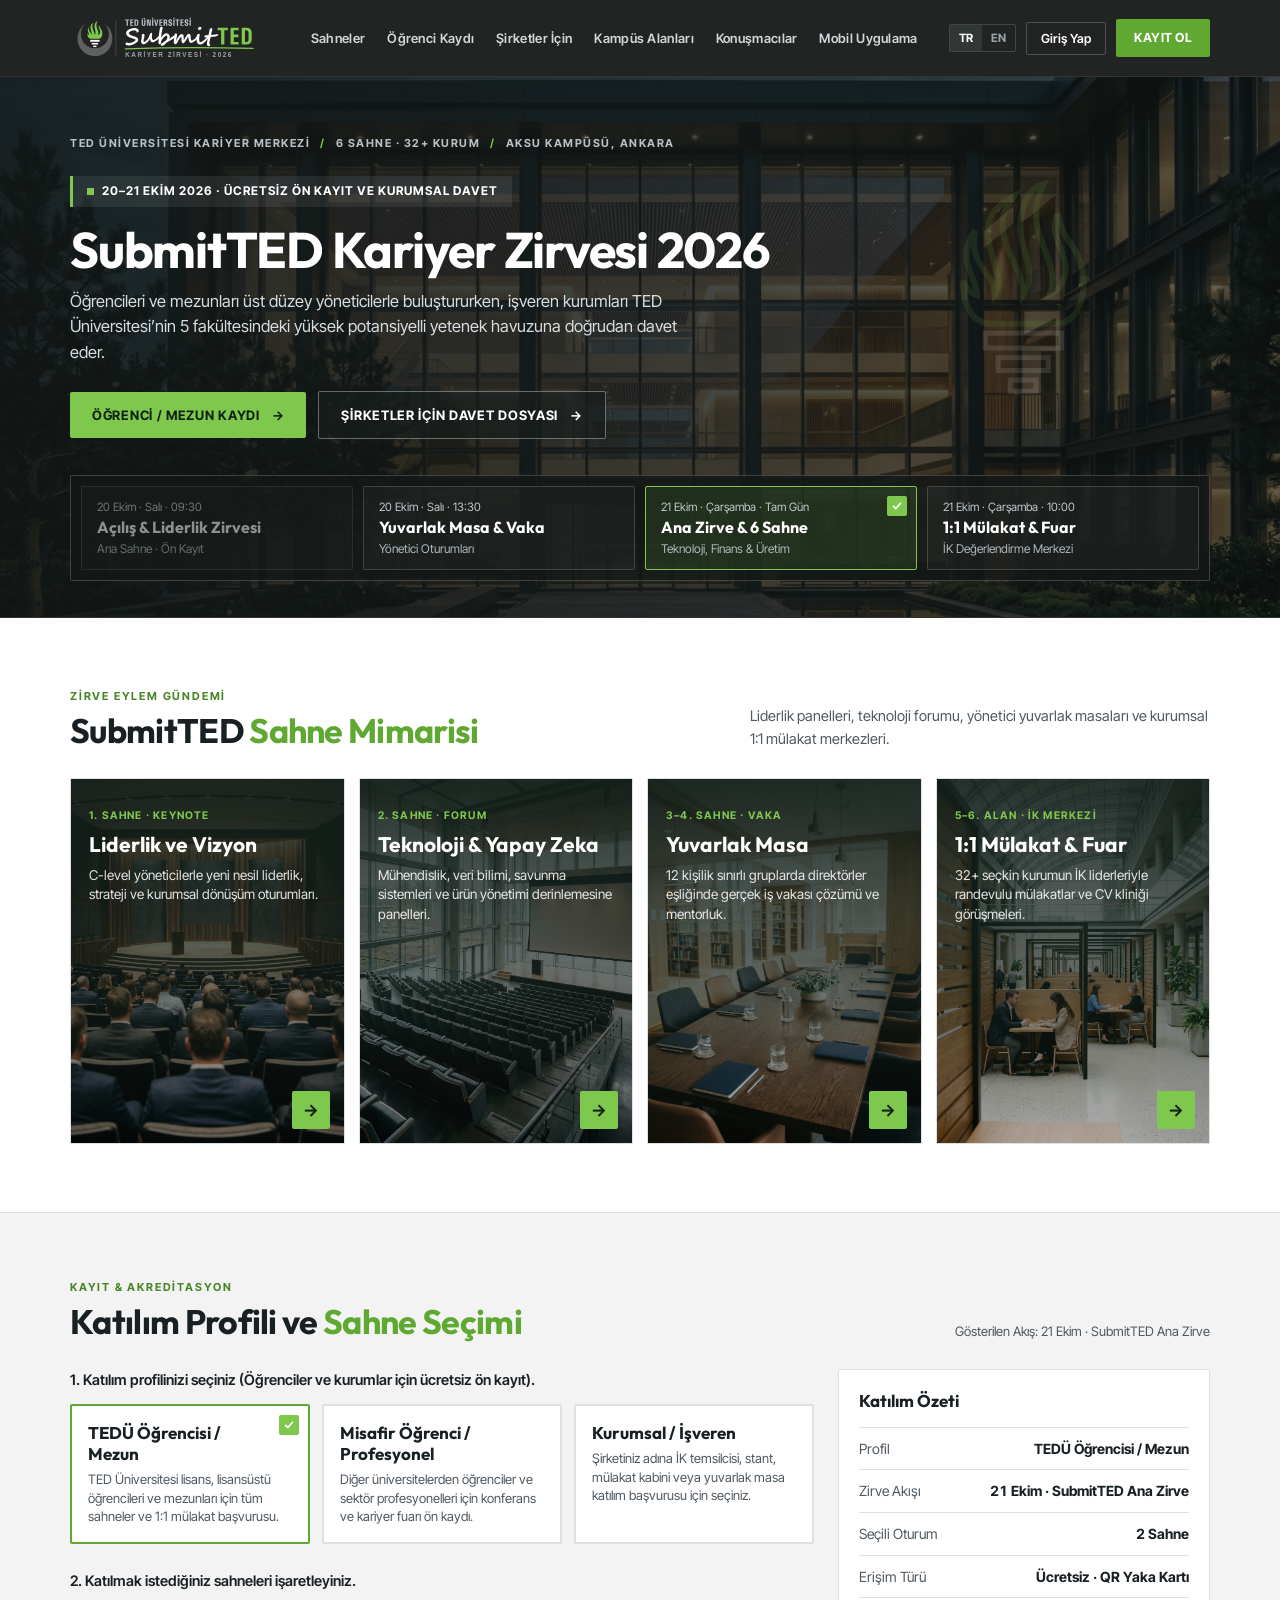
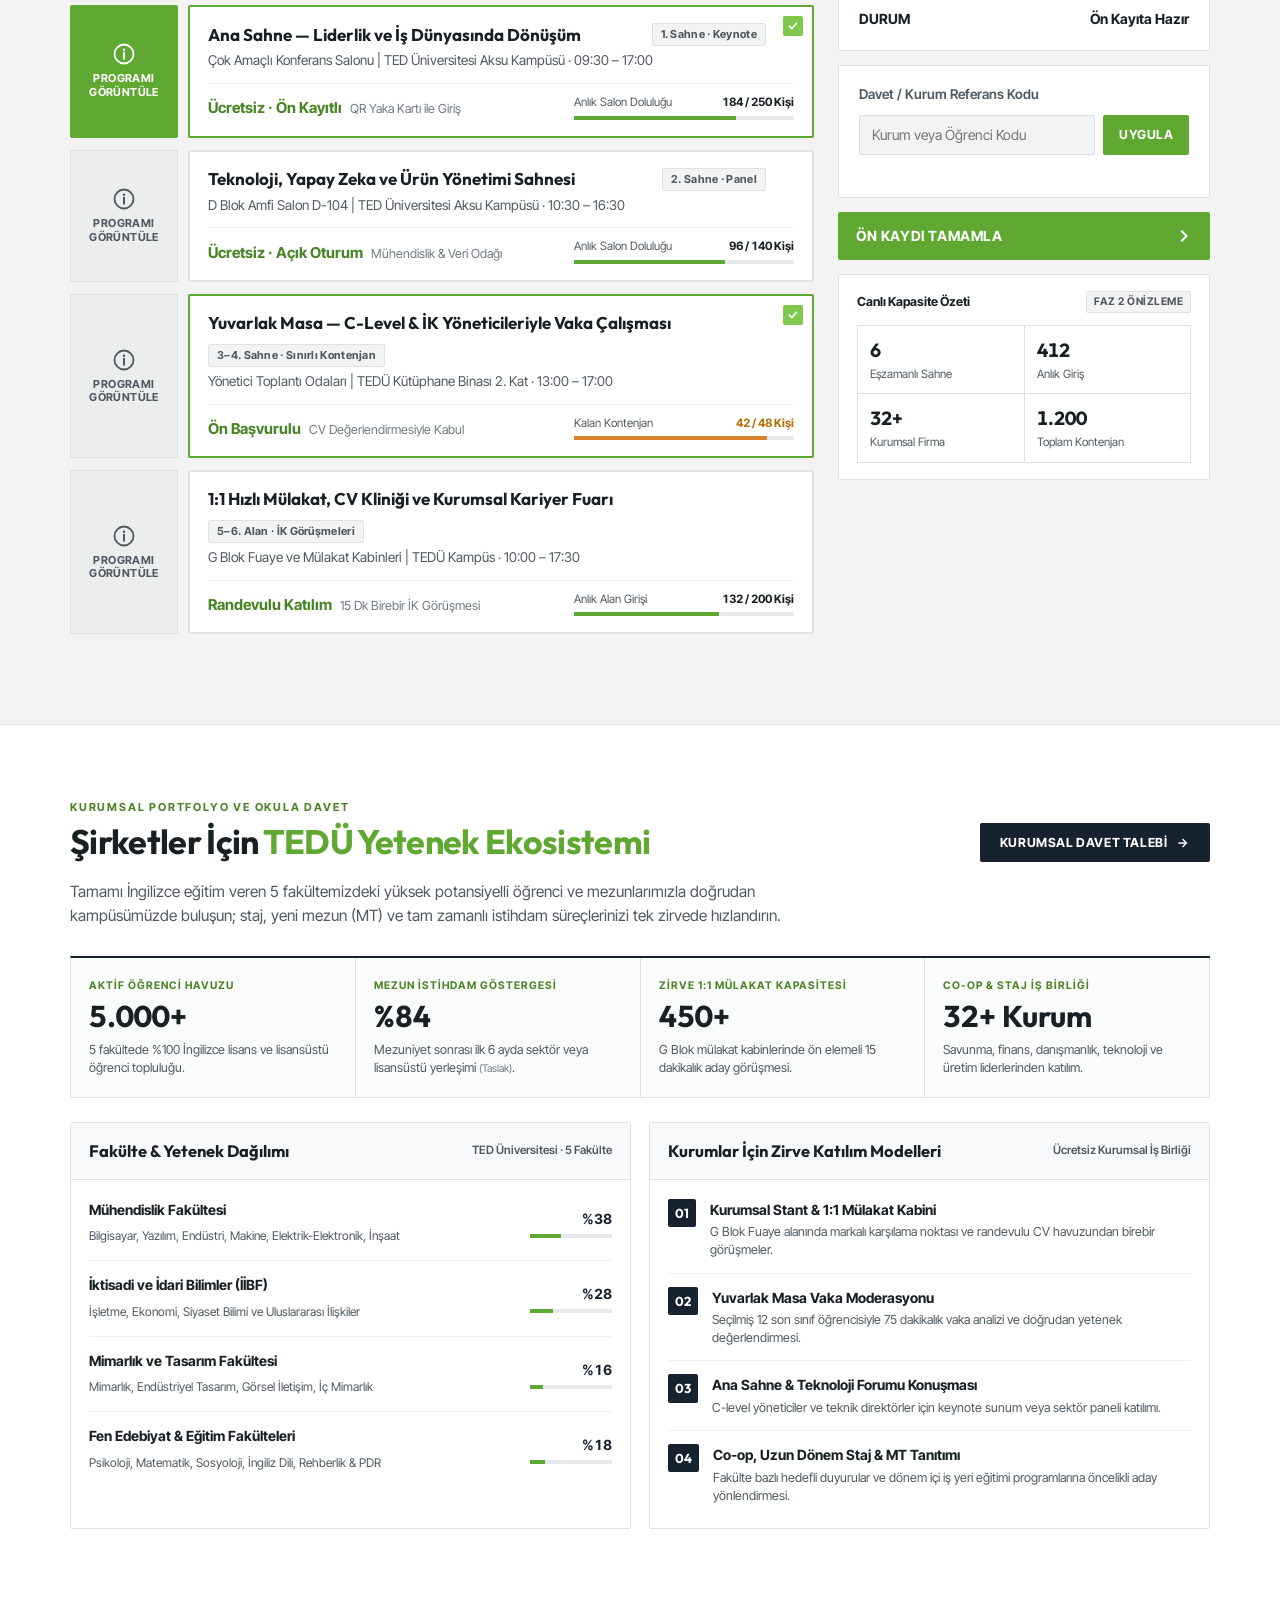
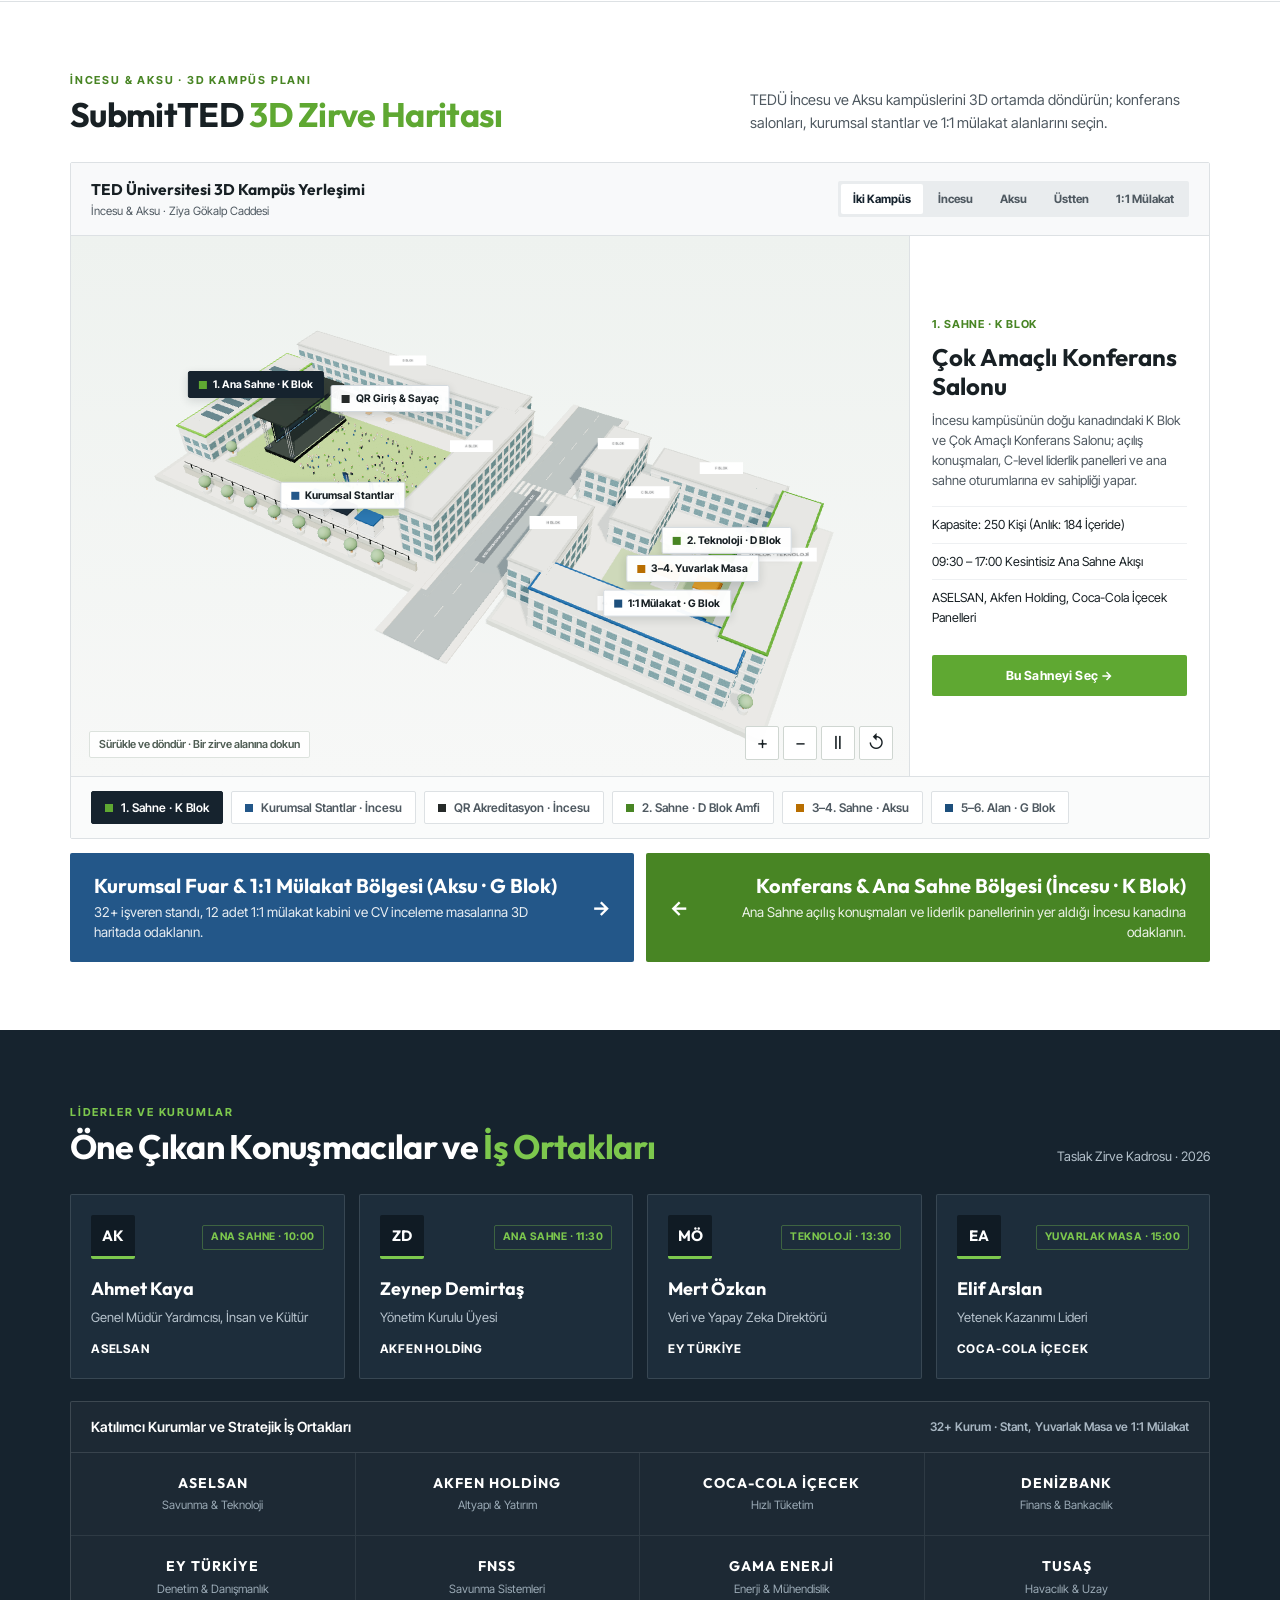
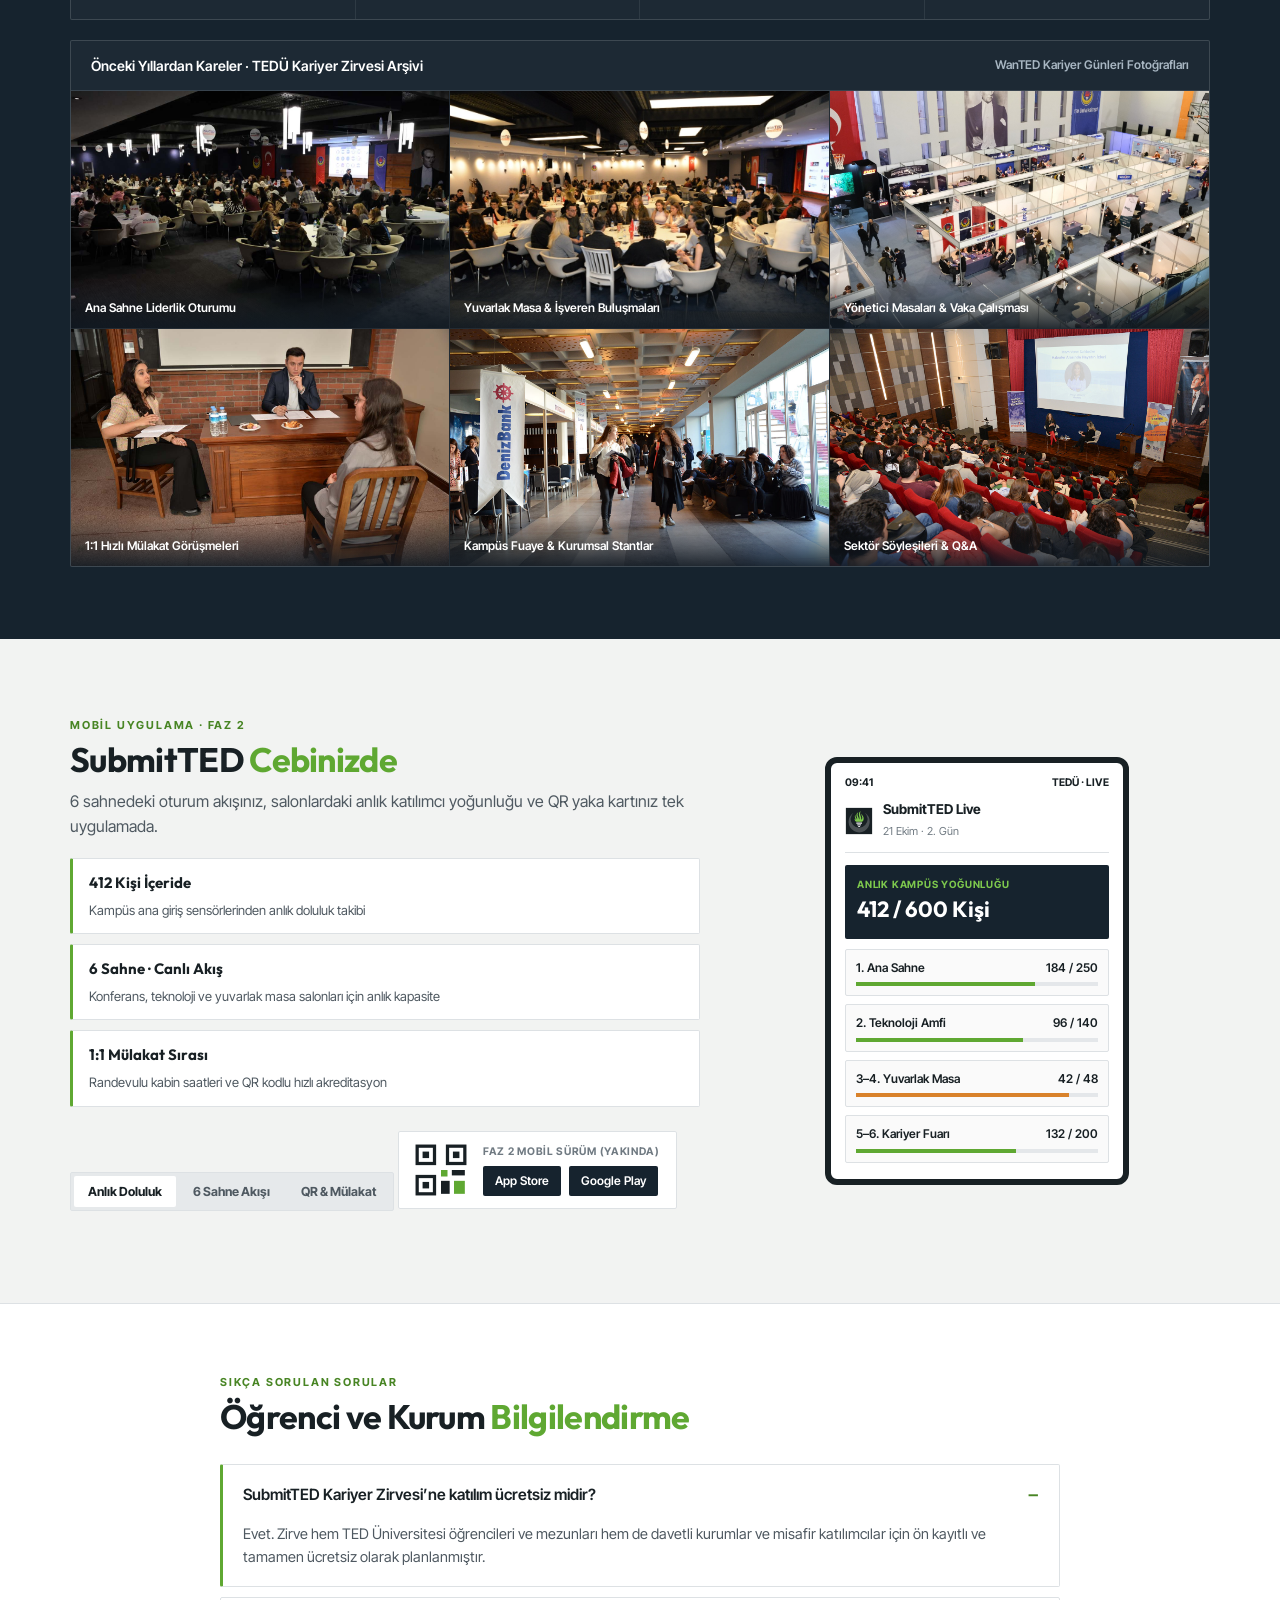
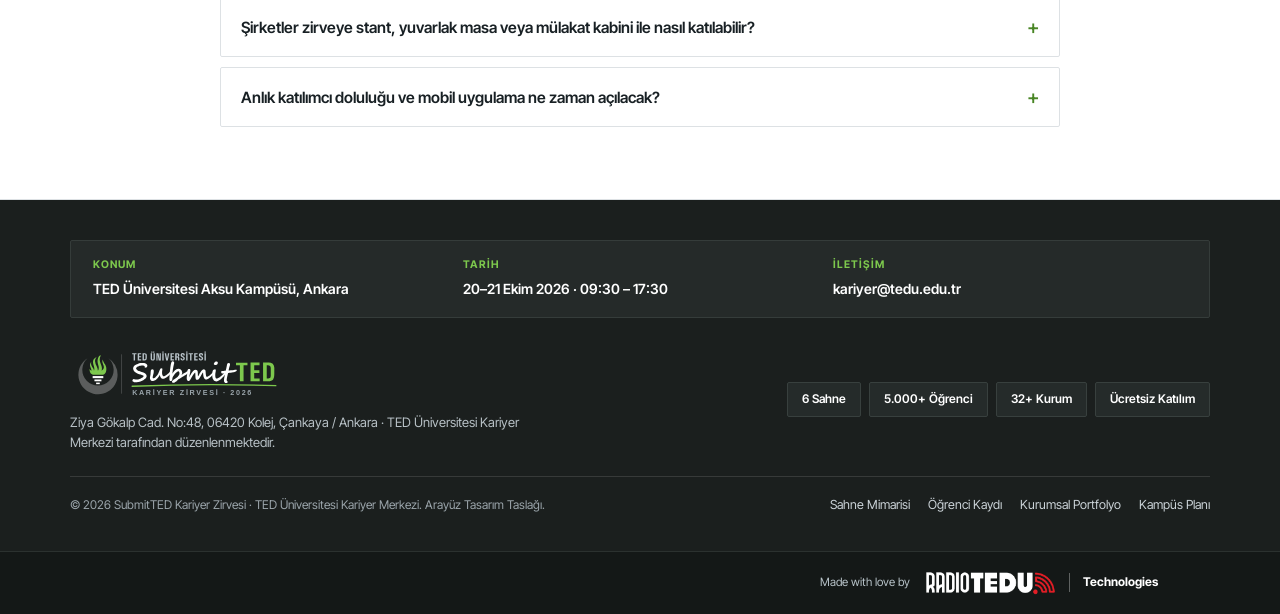
==== commit e70dac9c: "Add right clearance for desktop RadioTEDU credit strip" ====
--- a/index.html
+++ b/index.html
@@ -9,8 +9,8 @@
   <link rel="preconnect" href="https://fonts.googleapis.com">
   <link rel="preconnect" href="https://fonts.gstatic.com" crossorigin>
   <link href="https://fonts.googleapis.com/css2?family=Inter+Tight:wght@400;500;600;700&family=Outfit:wght@500;600;700;800&family=Roboto:wght@400;500;700&display=swap" rel="stylesheet">
-  <link rel="stylesheet" href="styles.css?v=20261124b">
-  <link rel="stylesheet" href="campus3d.css?v=20261124b">
+  <link rel="stylesheet" href="styles.css?v=20261124c">
+  <link rel="stylesheet" href="campus3d.css?v=20261124c">
 </head>
 <body>
 
--- a/styles.css
+++ b/styles.css
@@ -2155,6 +2155,7 @@
   min-height: 62px;
   padding-top: 14px;
   padding-bottom: 14px;
+  padding-right: 72px;
 }
 
 .technology-credit-inner > span {
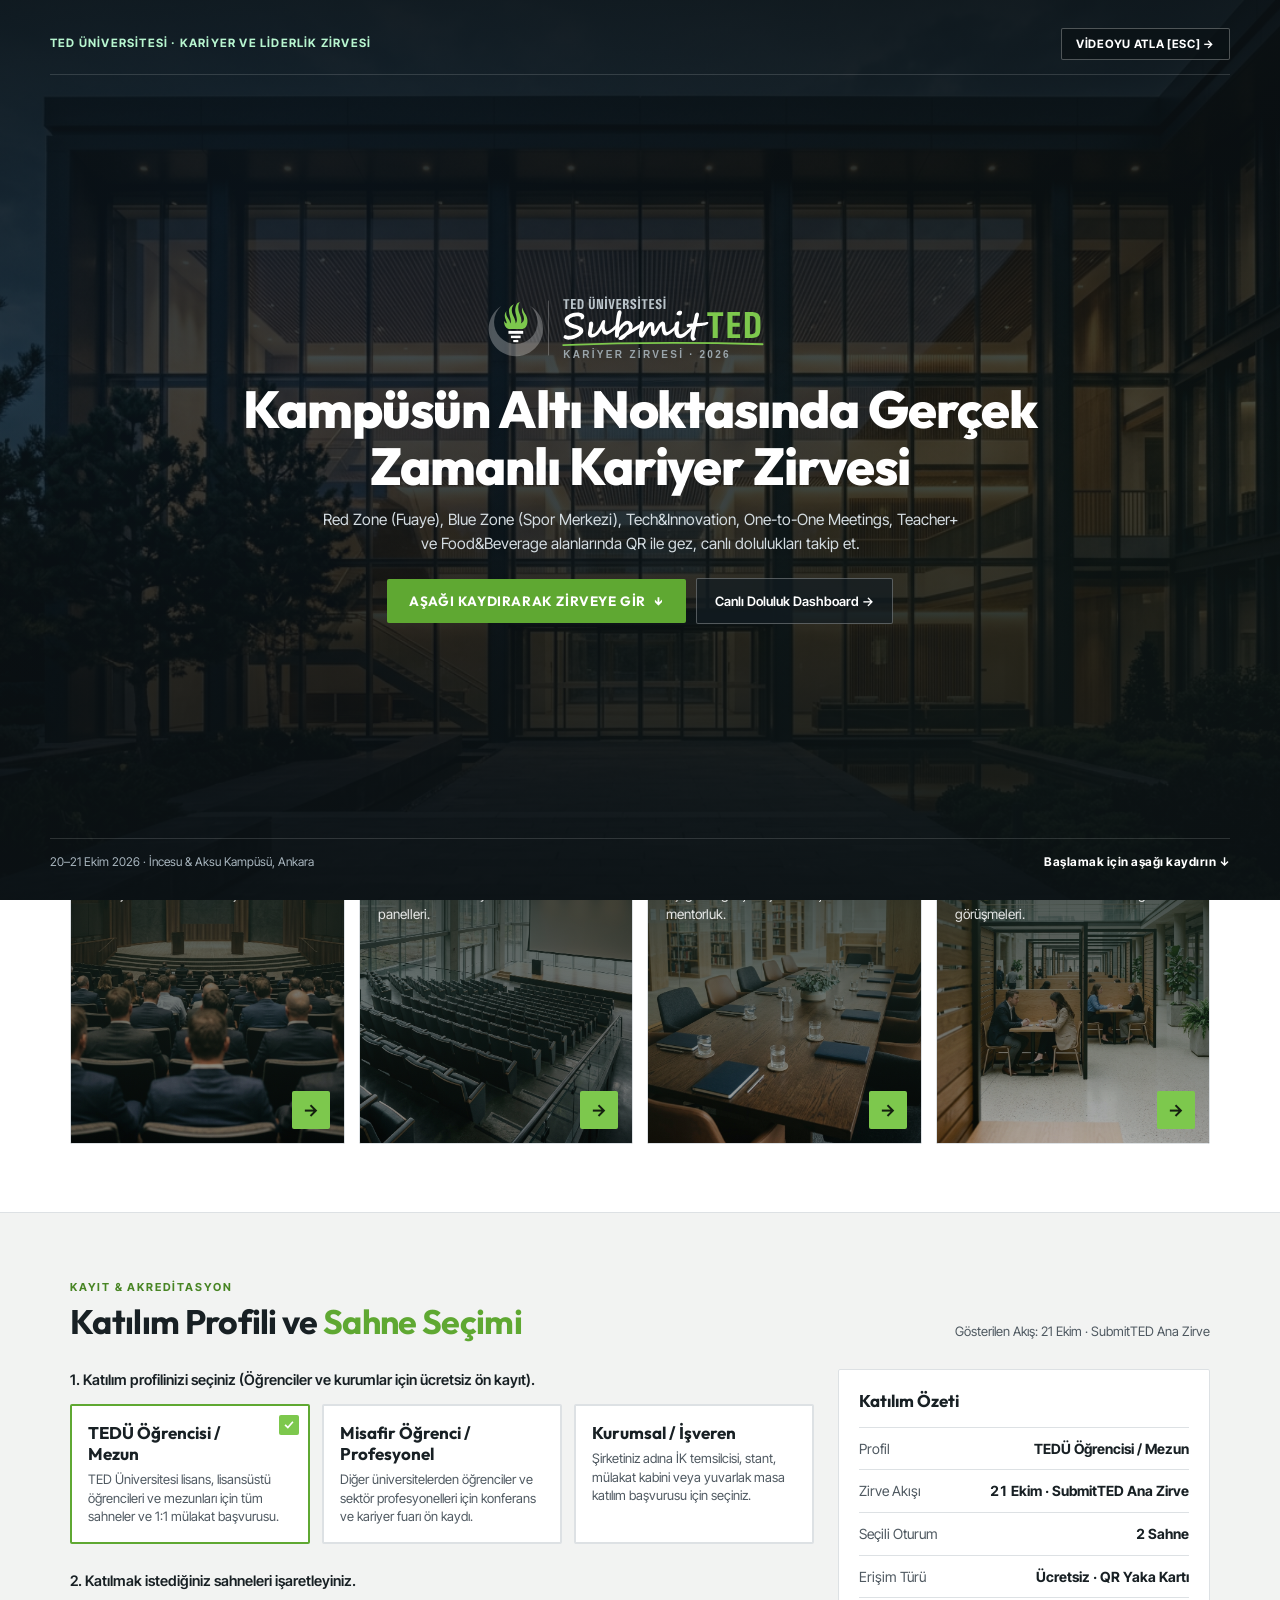
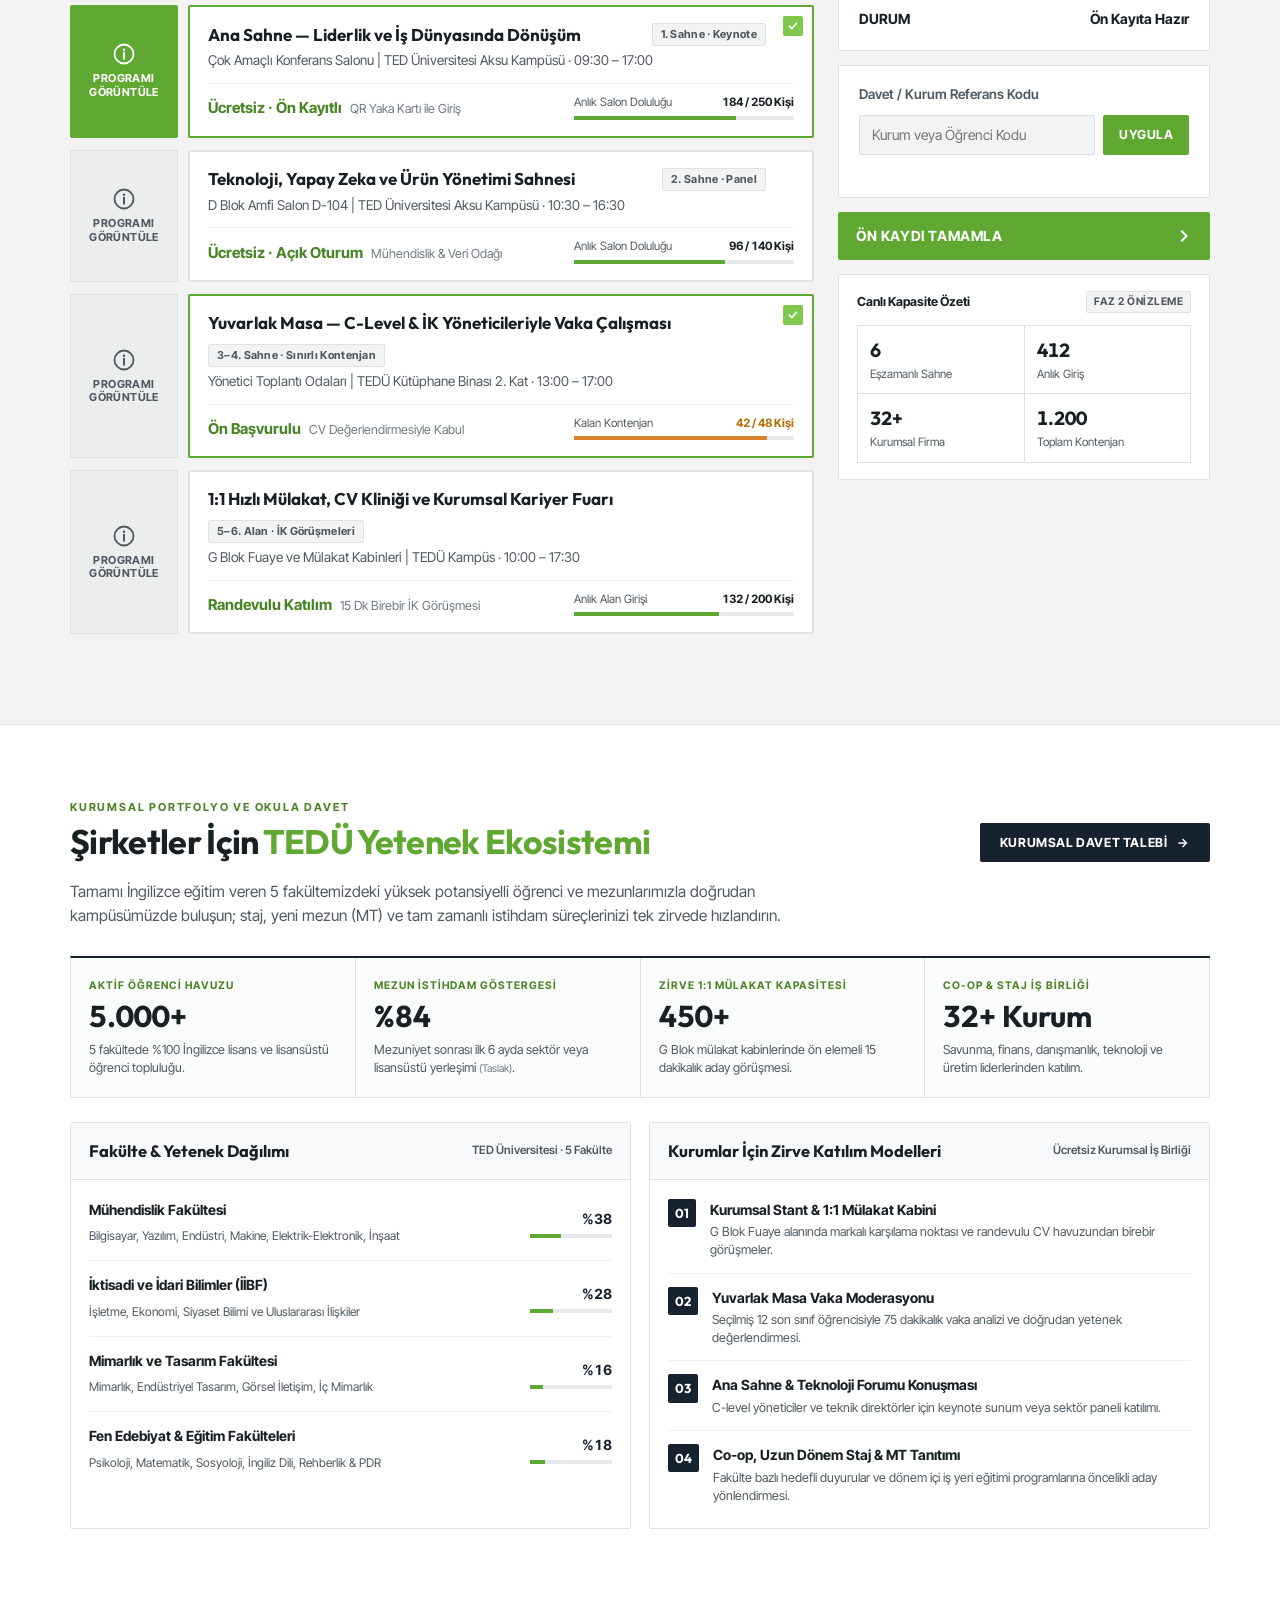
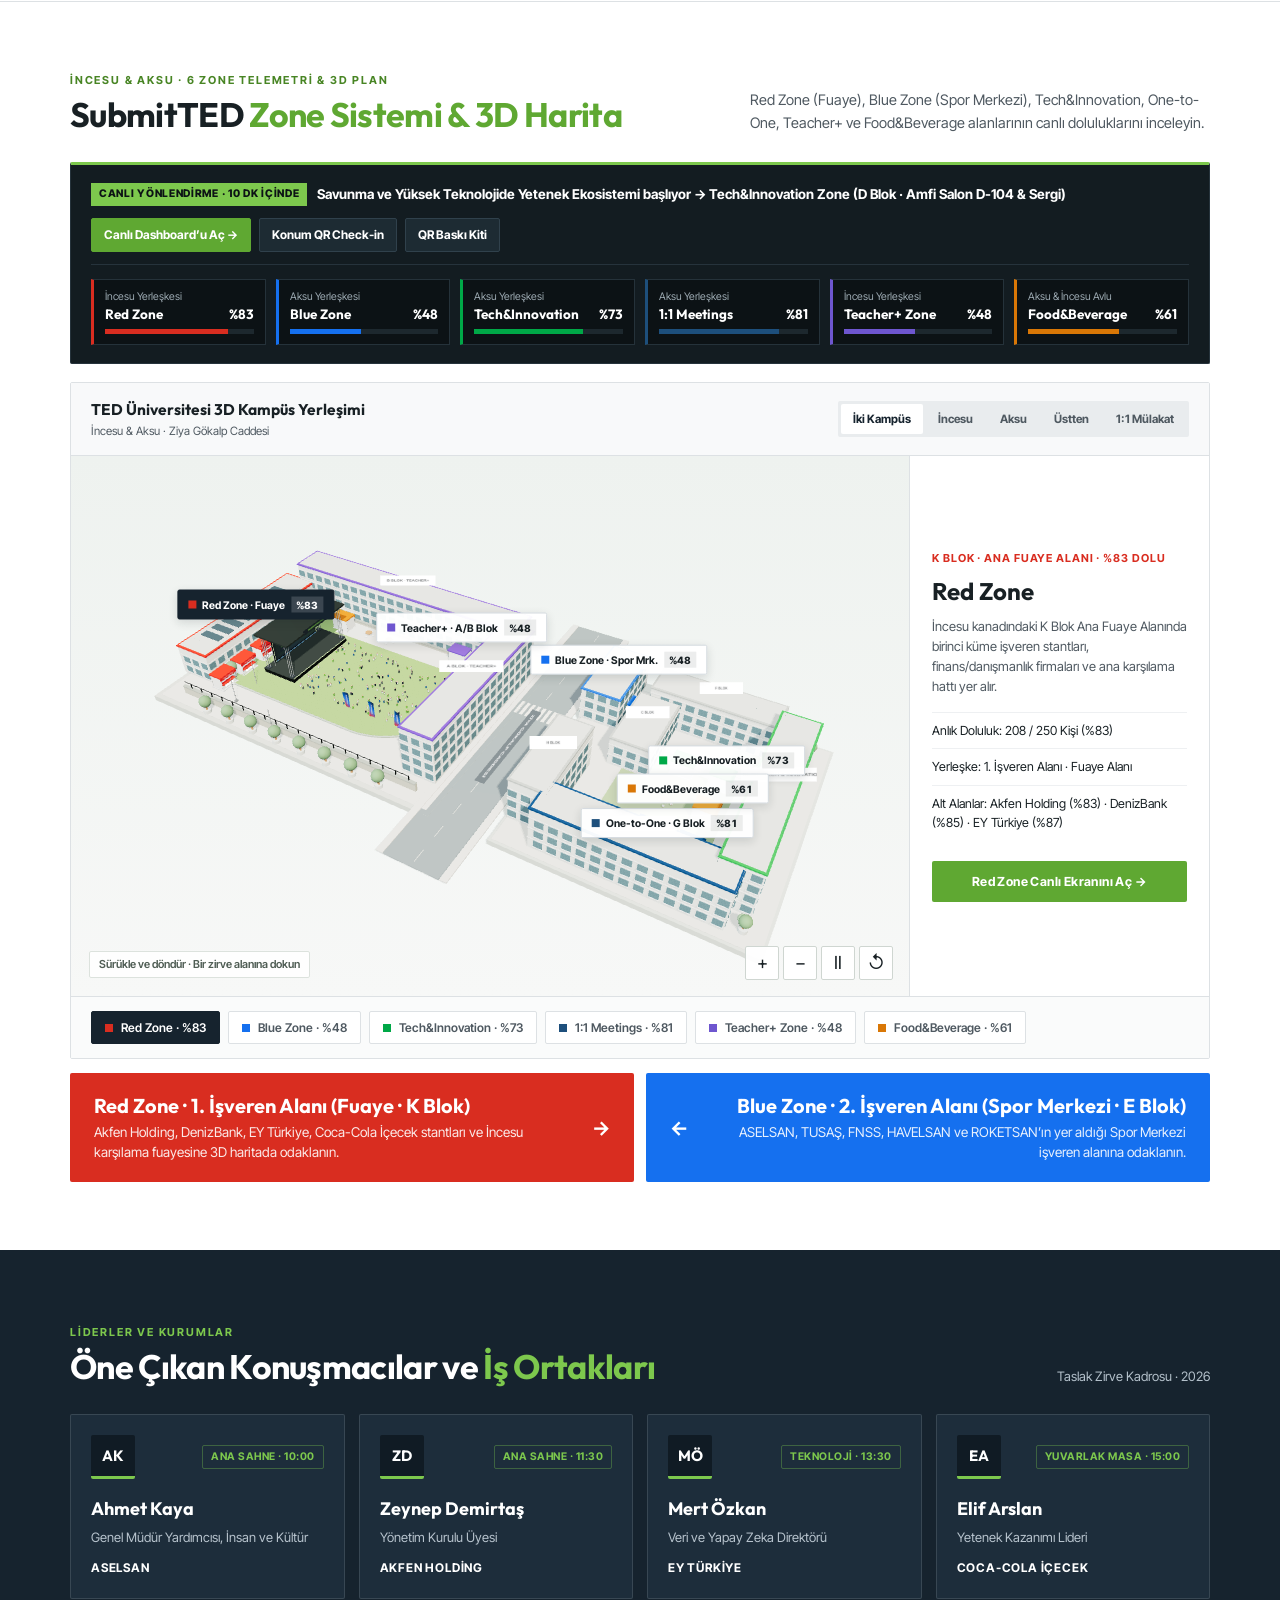
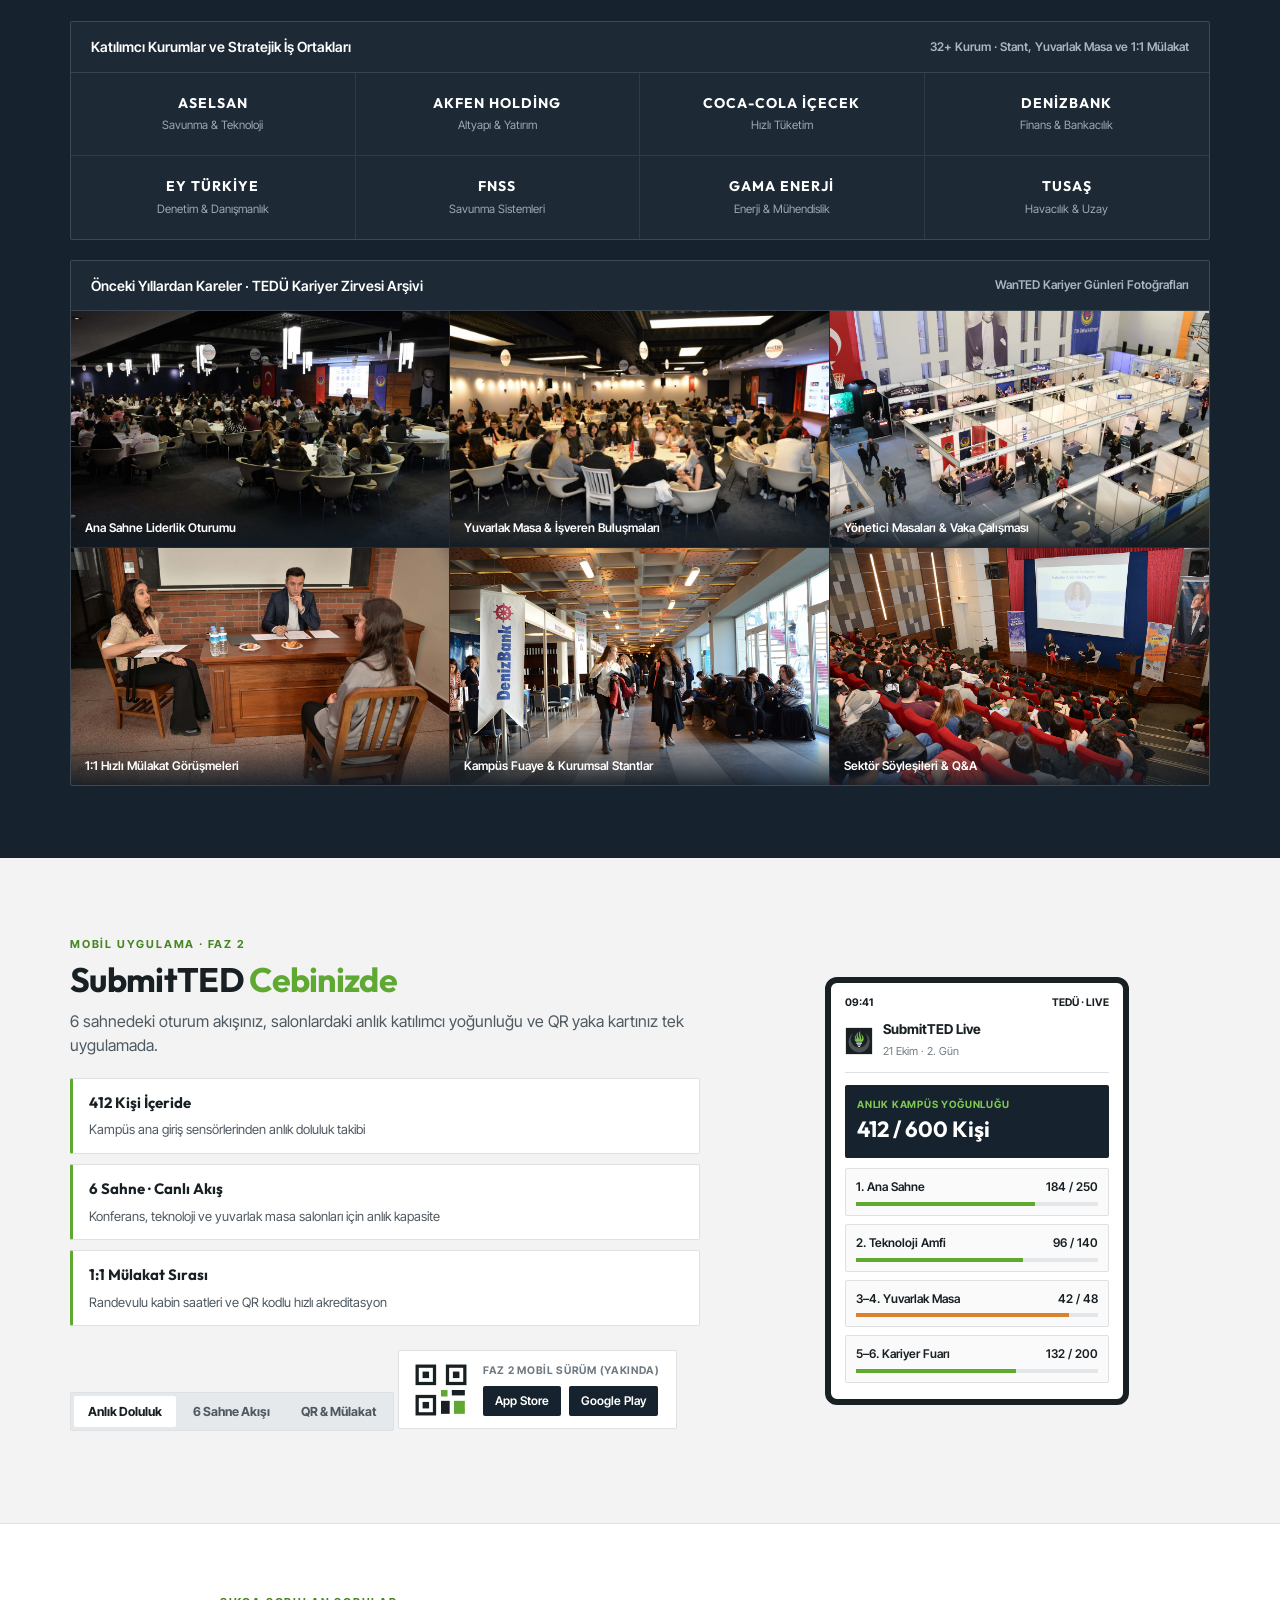
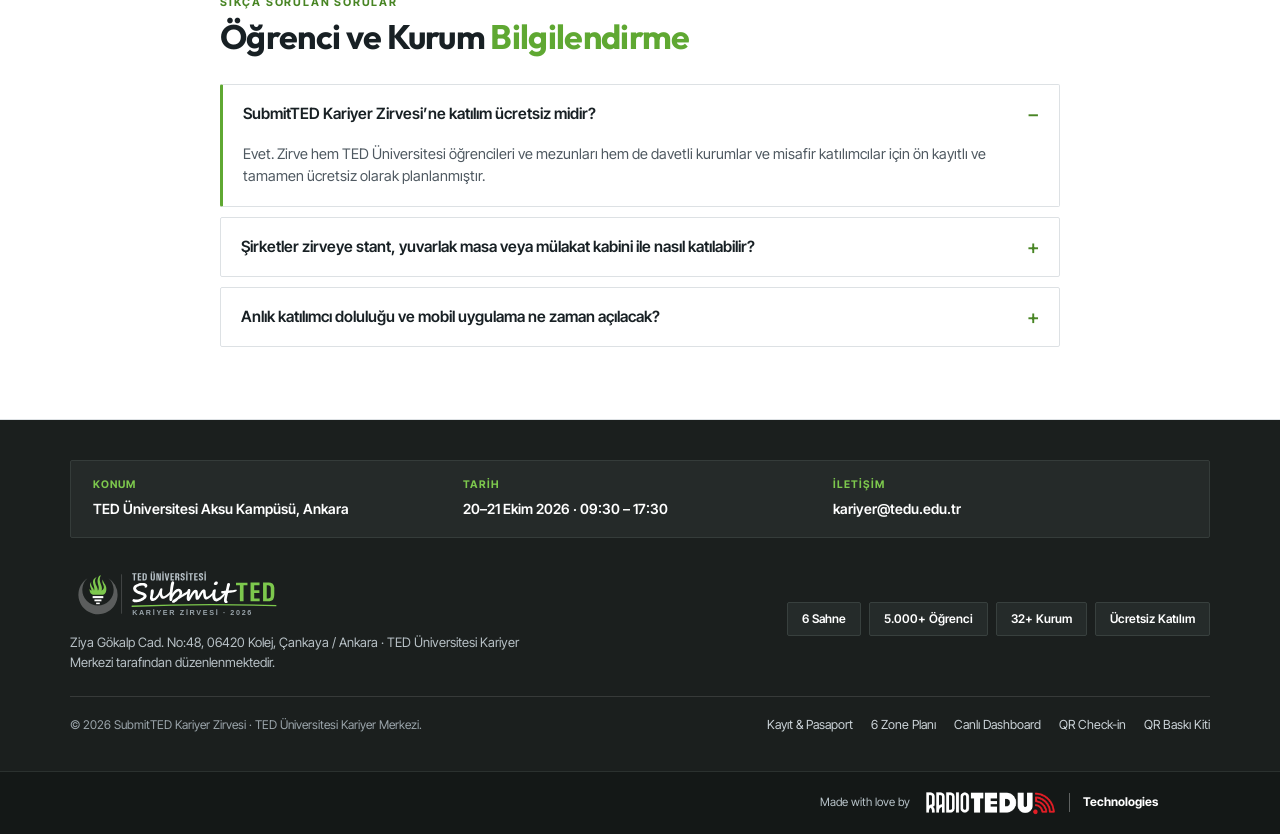
==== commit 3219b8c6: "Implement SubmitTED V2: video intro curtain, 6-Zone 3D map, occupancy dashboard, QR check-in passpor" ====
--- a/index.html
+++ b/index.html
@@ -9,10 +9,43 @@
   <link rel="preconnect" href="https://fonts.googleapis.com">
   <link rel="preconnect" href="https://fonts.gstatic.com" crossorigin>
   <link href="https://fonts.googleapis.com/css2?family=Inter+Tight:wght@400;500;600;700&family=Outfit:wght@500;600;700;800&family=Roboto:wght@400;500;700&display=swap" rel="stylesheet">
-  <link rel="stylesheet" href="styles.css?v=20261124c">
-  <link rel="stylesheet" href="campus3d.css?v=20261124c">
+  <link rel="stylesheet" href="styles.css?v=20261124d">
+  <link rel="stylesheet" href="campus3d.css?v=20261124d">
 </head>
 <body>
+
+  <!-- Scroll-Triggered Video Splash Intro Curtain -->
+  <section class="intro-curtain" id="intro-curtain" aria-label="SubmitTED Video Giriş Ekranı">
+    <div class="intro-video-layer" aria-hidden="true">
+      <video class="intro-video-el" src="assets/video/submitted-intro.mp4" autoplay muted loop playsinline preload="auto" poster="assets/hero-summit-bg.jpg"></video>
+      <div class="intro-video-scrim"></div>
+    </div>
+
+    <div class="intro-curtain-top">
+      <span class="intro-kicker">TED ÜNİVERSİTESİ · KARİYER VE LİDERLİK ZİRVESİ</span>
+      <button type="button" class="intro-skip-btn" id="intro-skip-btn">VİDEOYU ATLA [ESC] →</button>
+    </div>
+
+    <div class="intro-curtain-center">
+      <img src="assets/submitted-logo-white.svg" alt="SubmitTED Kariyer Zirvesi Logo" class="intro-logo-lg">
+      <h2 class="intro-headline">Kampüsün Altı Noktasında Gerçek Zamanlı Kariyer Zirvesi</h2>
+      <p class="intro-sub">
+        Red Zone (Fuaye), Blue Zone (Spor Merkezi), Tech&amp;Innovation, One-to-One Meetings, Teacher+ ve Food&amp;Beverage alanlarında QR ile gez, canlı dolulukları takip et.
+      </p>
+      <div class="intro-actions-row">
+        <button type="button" class="intro-enter-btn" id="intro-enter-btn">
+          <span>AŞAĞI KAYDIRARAK ZİRVEYE GİR</span>
+          <span aria-hidden="true">↓</span>
+        </button>
+        <a href="dashboard.html" class="intro-dash-link">Canlı Doluluk Dashboard →</a>
+      </div>
+    </div>
+
+    <div class="intro-curtain-bottom">
+      <span>20–21 Ekim 2026 · İncesu &amp; Aksu Kampüsü, Ankara</span>
+      <span class="intro-scroll-cue">Başlamak için aşağı kaydırın ↓</span>
+    </div>
+  </section>
 
   <!-- Sharp Full-Width Executive Topbar + Mobile Drawer -->
   <header class="site-topbar" id="top" aria-label="Ana Navigasyon">
@@ -22,12 +55,12 @@
       </a>
 
       <nav class="topbar-nav" aria-label="Bölümler">
-        <a href="#agenda-pillars" class="topbar-link">Sahneler</a>
-        <a href="#registration-hub" class="topbar-link">Öğrenci Kaydı</a>
+        <a href="#agenda-pillars" class="topbar-link">Zone'lar</a>
+        <a href="#registration-hub" class="topbar-link">Kayıt &amp; Pasaport</a>
         <a href="#corporate-portfolio" class="topbar-link">Şirketler İçin</a>
-        <a href="#campus-zones" class="topbar-link">Kampüs Alanları</a>
-        <a href="#speakers-partners" class="topbar-link">Konuşmacılar</a>
-        <a href="#mobile-showcase" class="topbar-link">Mobil Uygulama</a>
+        <a href="#campus-zones" class="topbar-link">3D Harita</a>
+        <a href="dashboard.html" class="topbar-link">Canlı Dashboard</a>
+        <a href="checkin.html" class="topbar-link">QR Check-in</a>
       </nav>
 
       <div class="topbar-actions">
@@ -48,12 +81,13 @@
     <!-- Mobile Navigation Drawer -->
     <div class="mobile-nav-drawer" id="mobile-nav-drawer" hidden>
       <div class="container mobile-drawer-inner">
-        <a href="#agenda-pillars" class="mobile-drawer-link">Sahne Mimarisi (6 Sahne)</a>
-        <a href="#registration-hub" class="mobile-drawer-link">Öğrenci &amp; Mezun Kaydı</a>
+        <a href="#agenda-pillars" class="mobile-drawer-link">6-Zone Zirve Mimarisi</a>
+        <a href="#registration-hub" class="mobile-drawer-link">Kayıt &amp; Zirve Pasaportu</a>
         <a href="#corporate-portfolio" class="mobile-drawer-link">Şirketler İçin · Kurumsal Portfolyo</a>
-        <a href="#campus-zones" class="mobile-drawer-link">Aksu Kampüsü Alan Planı</a>
-        <a href="#speakers-partners" class="mobile-drawer-link">Konuşmacılar ve İş Ortakları</a>
-        <a href="#mobile-showcase" class="mobile-drawer-link">Mobil Uygulama (Faz 2)</a>
+        <a href="#campus-zones" class="mobile-drawer-link">3D Kampüs Planı (İncesu &amp; Aksu)</a>
+        <a href="dashboard.html" class="mobile-drawer-link">Canlı Doluluk Dashboard</a>
+        <a href="checkin.html" class="mobile-drawer-link">Oda / Masa QR Check-in</a>
+        <a href="qr-kit.html" class="mobile-drawer-link">Organizatör QR Baskı Kiti</a>
         <button type="button" class="mobile-drawer-btn" id="mobile-login-btn">Katılımcı / Kurum Girişi</button>
       </div>
     </div>
@@ -647,17 +681,33 @@
     </div>
   </section>
 
-  <!-- Interactive 3D TEDÜ Campus Map (Adapted from radiotedu/tedufest) -->
+  <!-- Interactive 3D TEDÜ Campus Map + Live 6-Zone Telemetry Strip -->
   <section id="campus-zones" class="zones-band" aria-labelledby="zones-heading">
     <div class="container">
       <div class="section-split-head reveal-up">
         <div>
-          <span class="section-eyebrow">İNCESU &amp; AKSU · 3D KAMPÜS PLANI</span>
-          <h2 id="zones-heading" class="section-display-title">SubmitTED <span>3D Zirve Haritası</span></h2>
+          <span class="section-eyebrow">İNCESU &amp; AKSU · 6 ZONE TELEMETRİ &amp; 3D PLAN</span>
+          <h2 id="zones-heading" class="section-display-title">SubmitTED <span>Zone Sistemi &amp; 3D Harita</span></h2>
         </div>
         <p class="section-lead-right">
-          TEDÜ İncesu ve Aksu kampüslerini 3D ortamda döndürün; konferans salonları, kurumsal stantlar ve 1:1 mülakat alanlarını seçin.
+          Red Zone (Fuaye), Blue Zone (Spor Merkezi), Tech&amp;Innovation, One-to-One, Teacher+ ve Food&amp;Beverage alanlarının canlı doluluklarını inceleyin.
         </p>
+      </div>
+
+      <!-- Compact Live Telemetry Sync Strip (Zero QR Codes) -->
+      <div class="live-telemetry-card reveal-up" id="home-live-telemetry">
+        <div class="telemetry-strip-head">
+          <div class="telemetry-routing-line">
+            <span class="telemetry-routing-pill" id="home-routing-badge">CANLI YÖNLENDİRME</span>
+            <strong id="home-routing-title">ASELSAN Konuşması → Tech&amp;Innovation Zone (D Blok)</strong>
+          </div>
+          <div class="telemetry-strip-links">
+            <a href="dashboard.html" class="telemetry-link-btn is-primary">Canlı Dashboard’u Aç →</a>
+            <a href="checkin.html" class="telemetry-link-btn">Konum QR Check-in</a>
+            <a href="qr-kit.html" class="telemetry-link-btn">QR Baskı Kiti</a>
+          </div>
+        </div>
+        <div class="mini-zone-strip" id="home-mini-zones"></div>
       </div>
 
       <div id="submitted-world" class="submitted-world reveal-up">
@@ -705,19 +755,19 @@
       </div>
 
       <div class="zone-banners reveal-up">
-        <button type="button" class="zone-banner zone-banner-blue" data-zone="blue">
+        <button type="button" class="zone-banner zone-banner-red" data-zone="red">
           <div class="zone-banner-copy">
-            <h3>Kurumsal Fuar &amp; 1:1 Mülakat Bölgesi (Aksu · G Blok)</h3>
-            <p>32+ işveren standı, 12 adet 1:1 mülakat kabini ve CV inceleme masalarına 3D haritada odaklanın.</p>
+            <h3>Red Zone · 1. İşveren Alanı (Fuaye · K Blok)</h3>
+            <p>Akfen Holding, DenizBank, EY Türkiye, Coca-Cola İçecek stantları ve İncesu karşılama fuayesine 3D haritada odaklanın.</p>
           </div>
           <span class="zone-banner-arrow" aria-hidden="true">→</span>
         </button>
 
-        <button type="button" class="zone-banner zone-banner-green" data-zone="green">
+        <button type="button" class="zone-banner zone-banner-blue" data-zone="blue">
           <span class="zone-banner-arrow" aria-hidden="true">←</span>
           <div class="zone-banner-copy zone-copy-right">
-            <h3>Konferans &amp; Ana Sahne Bölgesi (İncesu · K Blok)</h3>
-            <p>Ana Sahne açılış konuşmaları ve liderlik panellerinin yer aldığı İncesu kanadına odaklanın.</p>
+            <h3>Blue Zone · 2. İşveren Alanı (Spor Merkezi · E Blok)</h3>
+            <p>ASELSAN, TUSAŞ, FNSS, HAVELSAN ve ROKETSAN’ın yer aldığı Spor Merkezi işveren alanına odaklanın.</p>
           </div>
         </button>
       </div>
@@ -988,12 +1038,13 @@
       </div>
 
       <div class="footer-bottom-bar">
-        <small>© 2026 SubmitTED Kariyer Zirvesi · TED Üniversitesi Kariyer Merkezi. Arayüz Tasarım Taslağı.</small>
+        <small>© 2026 SubmitTED Kariyer Zirvesi · TED Üniversitesi Kariyer Merkezi.</small>
         <div class="footer-bottom-links">
-          <a href="#agenda-pillars">Sahne Mimarisi</a>
-          <a href="#registration-hub">Öğrenci Kaydı</a>
-          <a href="#corporate-portfolio">Kurumsal Portfolyo</a>
-          <a href="#campus-zones">Kampüs Planı</a>
+          <a href="#registration-hub">Kayıt &amp; Pasaport</a>
+          <a href="#campus-zones">6 Zone Planı</a>
+          <a href="dashboard.html">Canlı Dashboard</a>
+          <a href="checkin.html">QR Check-in</a>
+          <a href="qr-kit.html">QR Baskı Kiti</a>
         </div>
       </div>
     </div>
@@ -1030,7 +1081,8 @@
     </div>
   </div>
 
-  <script src="app.js?v=20261124a"></script>
-  <script type="module" src="campus3d.js?v=20261124a"></script>
+  <script src="telemetry.js?v=20261124a"></script>
+  <script src="app.js?v=20261124b"></script>
+  <script type="module" src="campus3d.js?v=20261124b"></script>
 </body>
 </html>
--- a/styles.css
+++ b/styles.css
@@ -1455,11 +1455,340 @@
 }
 
 .zone-banner-blue {
-  background-color: var(--zone-blue);
+  background-color: #1570EF;
+}
+
+.zone-banner-red {
+  background-color: #D92D20;
 }
 
 .zone-banner-green {
   background-color: var(--accent-green-deep);
+}
+
+/* ==========================================================================
+   Scroll-Triggered Video Splash Curtain + Compact Live Telemetry Bar
+   ========================================================================== */
+
+body.has-intro-lock {
+  overflow: hidden;
+  height: 100dvh;
+}
+
+.intro-curtain {
+  position: fixed;
+  inset: 0;
+  z-index: 1200;
+  background-color: #0b1114;
+  color: #ffffff;
+  display: flex;
+  flex-direction: column;
+  justify-content: space-between;
+  padding: 28px 32px;
+  overflow: hidden;
+  transition: transform 0.72s cubic-bezier(0.22, 1, 0.36, 1), opacity 0.55s ease;
+}
+
+.intro-curtain.is-dismissed {
+  transform: translateY(-100%);
+  opacity: 0;
+  pointer-events: none;
+}
+
+.intro-video-layer {
+  position: absolute;
+  inset: 0;
+  z-index: 0;
+  display: flex;
+  justify-content: center;
+  background:
+    radial-gradient(circle at 20% 20%, rgba(21, 112, 239, 0.16), transparent 50%),
+    radial-gradient(circle at 80% 80%, rgba(125, 200, 77, 0.14), transparent 50%),
+    #0b1114;
+}
+
+.intro-video-el {
+  width: 100%;
+  height: 100%;
+  object-fit: cover;
+  opacity: 0.42;
+  filter: saturate(0.9) contrast(1.08);
+}
+
+.intro-video-scrim {
+  position: absolute;
+  inset: 0;
+  background:
+    linear-gradient(180deg, rgba(11, 17, 20, 0.84) 0%, rgba(11, 17, 20, 0.45) 45%, rgba(11, 17, 20, 0.92) 100%);
+}
+
+.intro-curtain-top,
+.intro-curtain-center,
+.intro-curtain-bottom {
+  position: relative;
+  z-index: 2;
+  width: 100%;
+  max-width: 1180px;
+  margin: 0 auto;
+}
+
+.intro-curtain-top {
+  display: flex;
+  align-items: center;
+  justify-content: space-between;
+  gap: 12px;
+  border-bottom: 1px solid rgba(255, 255, 255, 0.14);
+  padding-bottom: 14px;
+}
+
+.intro-kicker {
+  font-size: 11.5px;
+  font-weight: 700;
+  letter-spacing: 1.2px;
+  color: #b7f5cf;
+  text-transform: uppercase;
+}
+
+.intro-skip-btn {
+  border: 1px solid rgba(255, 255, 255, 0.28);
+  background: rgba(11, 17, 20, 0.72);
+  color: #ffffff;
+  padding: 8px 14px;
+  font-size: 11.5px;
+  font-weight: 700;
+  letter-spacing: 0.7px;
+  border-radius: 2px;
+  cursor: pointer;
+}
+
+.intro-skip-btn:hover {
+  border-color: var(--accent-green);
+  color: var(--accent-green);
+}
+
+.intro-curtain-center {
+  text-align: center;
+  display: flex;
+  flex-direction: column;
+  align-items: center;
+  gap: 14px;
+}
+
+.intro-logo-lg {
+  height: 78px;
+  width: auto;
+  max-width: 88vw;
+}
+
+.intro-headline {
+  margin: 0;
+  font-family: var(--font-display);
+  font-size: clamp(28px, 4.6vw, 52px);
+  font-weight: 800;
+  line-height: 1.08;
+  letter-spacing: -0.02em;
+  max-width: 820px;
+}
+
+.intro-sub {
+  margin: 0;
+  font-size: 15.5px;
+  color: #d4dce1;
+  max-width: 640px;
+}
+
+.intro-actions-row {
+  display: flex;
+  align-items: center;
+  justify-content: center;
+  gap: 10px;
+  flex-wrap: wrap;
+  margin-top: 8px;
+}
+
+.intro-enter-btn {
+  border: none;
+  background-color: var(--accent-green-rich);
+  color: #ffffff;
+  padding: 13px 22px;
+  font-family: var(--font-display);
+  font-size: 13.5px;
+  font-weight: 700;
+  letter-spacing: 0.6px;
+  border-radius: 2px;
+  cursor: pointer;
+  display: inline-flex;
+  align-items: center;
+  gap: 8px;
+}
+
+.intro-enter-btn:hover {
+  background-color: var(--accent-green-deep);
+}
+
+.intro-dash-link {
+  border: 1px solid rgba(255, 255, 255, 0.28);
+  background: rgba(18, 28, 34, 0.72);
+  color: #ffffff;
+  padding: 12px 18px;
+  font-size: 13px;
+  font-weight: 600;
+  text-decoration: none;
+  border-radius: 2px;
+}
+
+.intro-dash-link:hover {
+  border-color: var(--accent-green);
+}
+
+.intro-curtain-bottom {
+  display: flex;
+  align-items: center;
+  justify-content: space-between;
+  gap: 14px;
+  border-top: 1px solid rgba(255, 255, 255, 0.14);
+  padding-top: 14px;
+  font-size: 12px;
+  color: #a9b6bf;
+}
+
+.intro-scroll-cue {
+  display: inline-flex;
+  align-items: center;
+  gap: 8px;
+  color: #ffffff;
+  font-weight: 700;
+  letter-spacing: 0.5px;
+}
+
+/* Live Telemetry Strip Above 3D Map */
+.live-telemetry-card {
+  background-color: #131c21;
+  color: #ffffff;
+  border: 1px solid #26333c;
+  border-top: 3px solid var(--accent-green);
+  padding: 18px 20px;
+  margin-bottom: 18px;
+  border-radius: var(--radius-sharp);
+}
+
+.telemetry-strip-head {
+  display: flex;
+  align-items: center;
+  justify-content: space-between;
+  gap: 12px;
+  padding-bottom: 12px;
+  margin-bottom: 14px;
+  border-bottom: 1px solid #26333c;
+  flex-wrap: wrap;
+}
+
+.telemetry-routing-line {
+  display: flex;
+  align-items: center;
+  gap: 10px;
+  flex-wrap: wrap;
+  font-size: 13.5px;
+}
+
+.telemetry-routing-pill {
+  background-color: var(--accent-green);
+  color: #0c1215;
+  font-size: 10.5px;
+  font-weight: 800;
+  letter-spacing: 0.7px;
+  padding: 3px 8px;
+}
+
+.telemetry-strip-links {
+  display: flex;
+  gap: 8px;
+  flex-wrap: wrap;
+}
+
+.telemetry-link-btn {
+  display: inline-flex;
+  align-items: center;
+  gap: 6px;
+  padding: 7px 12px;
+  font-size: 12px;
+  font-weight: 700;
+  text-decoration: none;
+  border-radius: 2px;
+  background-color: #1d2b33;
+  color: #ffffff;
+  border: 1px solid #30414c;
+}
+
+.telemetry-link-btn.is-primary {
+  background-color: var(--accent-green-rich);
+  border-color: var(--accent-green-rich);
+}
+
+.mini-zone-strip {
+  display: grid;
+  grid-template-columns: repeat(6, minmax(0, 1fr));
+  gap: 10px;
+}
+
+.mini-zone-cell {
+  background-color: #0c1215;
+  border: 1px solid #25323a;
+  border-left: 3px solid var(--zc, #7dc84d);
+  padding: 10px 11px;
+  cursor: pointer;
+  text-align: left;
+  color: #ffffff;
+}
+
+.mini-zone-cell:hover {
+  border-color: rgba(255, 255, 255, 0.35);
+}
+
+.mini-zone-cell small {
+  display: block;
+  font-size: 10.5px;
+  color: #9ba8b0;
+  margin-bottom: 2px;
+}
+
+.mini-zone-row {
+  display: flex;
+  align-items: baseline;
+  justify-content: space-between;
+  gap: 6px;
+  font-family: var(--font-display);
+  font-size: 13.5px;
+  font-weight: 700;
+  margin-bottom: 6px;
+}
+
+.mini-zone-bar {
+  height: 5px;
+  background: #1d282e;
+}
+
+.mini-zone-bar > div {
+  height: 100%;
+  background: var(--zc, #7dc84d);
+}
+
+@media (max-width: 1024px) {
+  .mini-zone-strip {
+    grid-template-columns: repeat(3, minmax(0, 1fr));
+  }
+}
+
+@media (max-width: 680px) {
+  .intro-curtain {
+    padding: 20px 18px;
+  }
+  .intro-logo-lg {
+    height: 54px;
+  }
+  .mini-zone-strip {
+    grid-template-columns: repeat(2, minmax(0, 1fr));
+  }
 }
 
 .zone-copy-right {
--- a/campus3d.css
+++ b/campus3d.css
@@ -128,10 +128,23 @@
   flex-shrink: 0;
 }
 
+.world-hotspot .pin-pct {
+  font-style: normal;
+  font-variant-numeric: tabular-nums;
+  padding: 2px 5px;
+  background-color: rgba(24, 32, 36, 0.08);
+  font-size: 10px;
+  font-weight: 800;
+}
+
 .world-hotspot[aria-pressed='true'] {
   background-color: var(--bg-navy);
   border-color: var(--bg-navy);
   color: #ffffff;
+}
+
+.world-hotspot[aria-pressed='true'] .pin-pct {
+  background-color: rgba(255, 255, 255, 0.16);
 }
 
 .world-hotspot[hidden] {
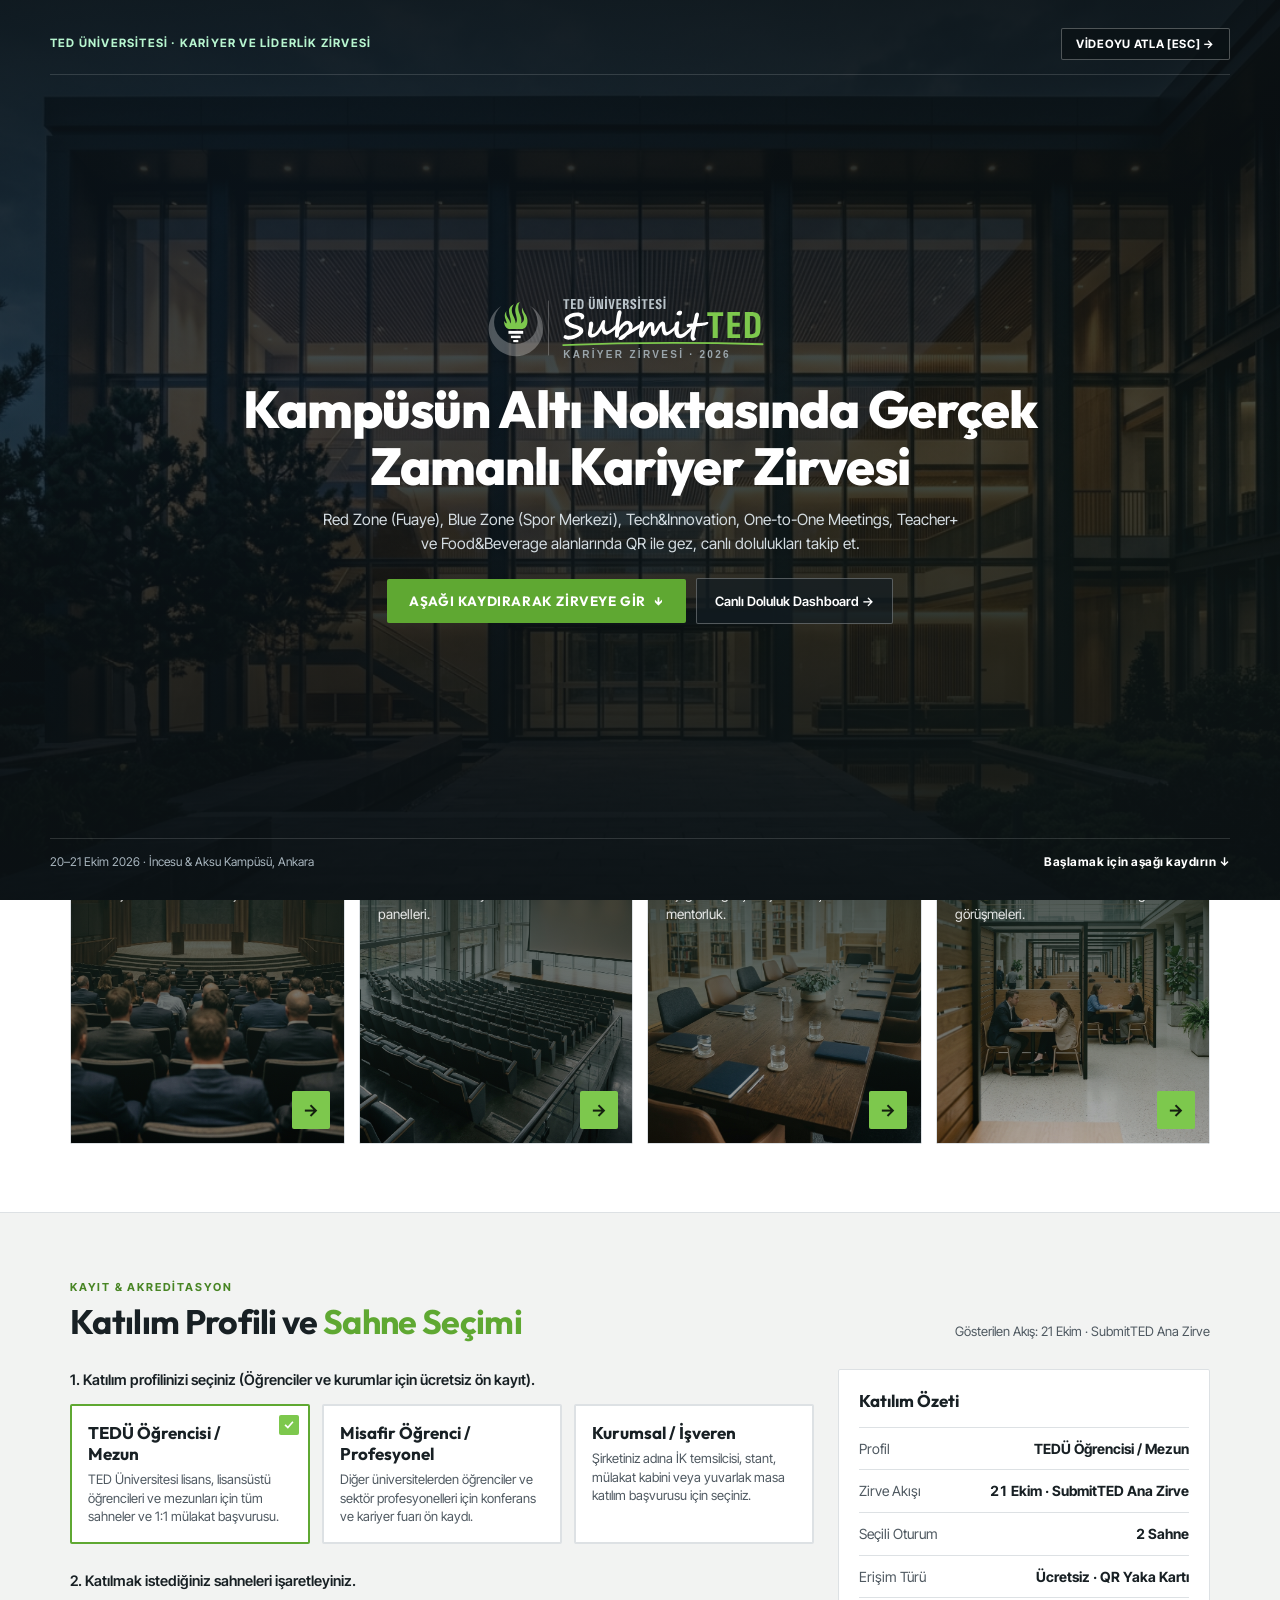
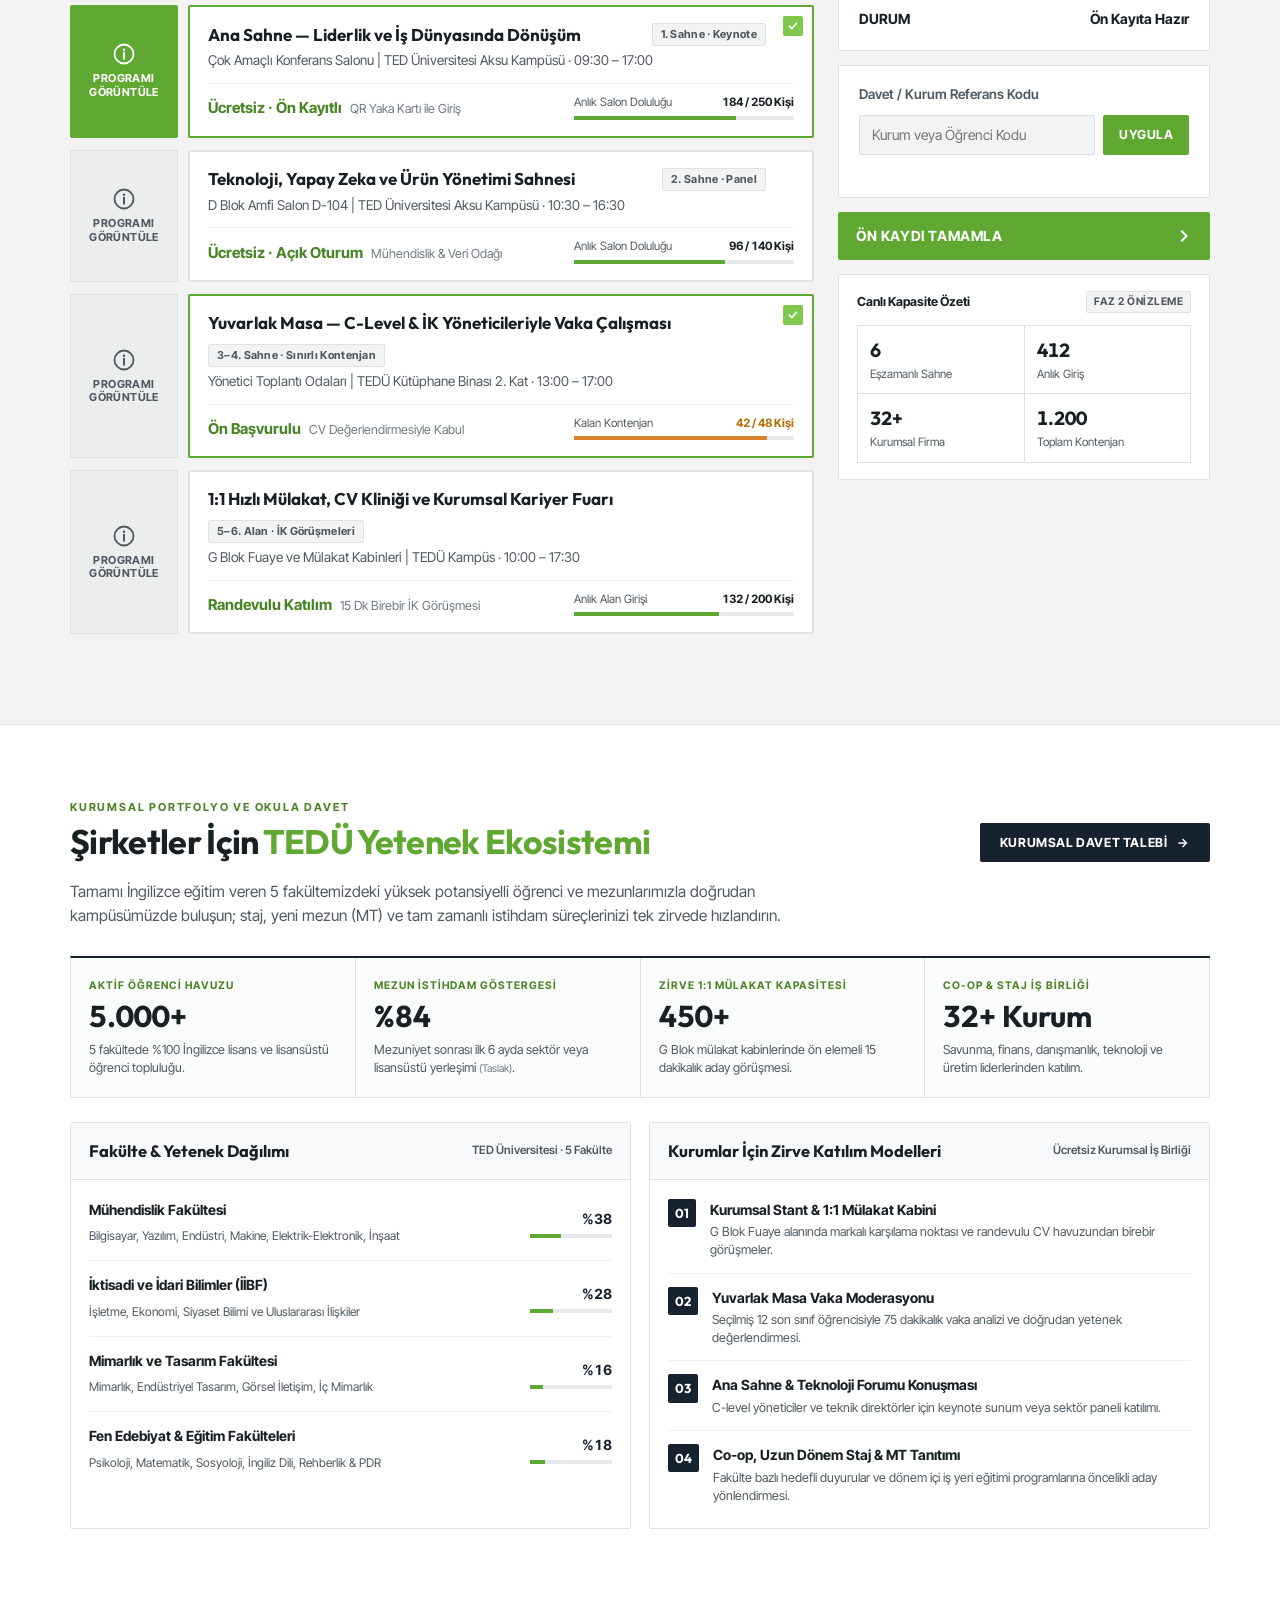
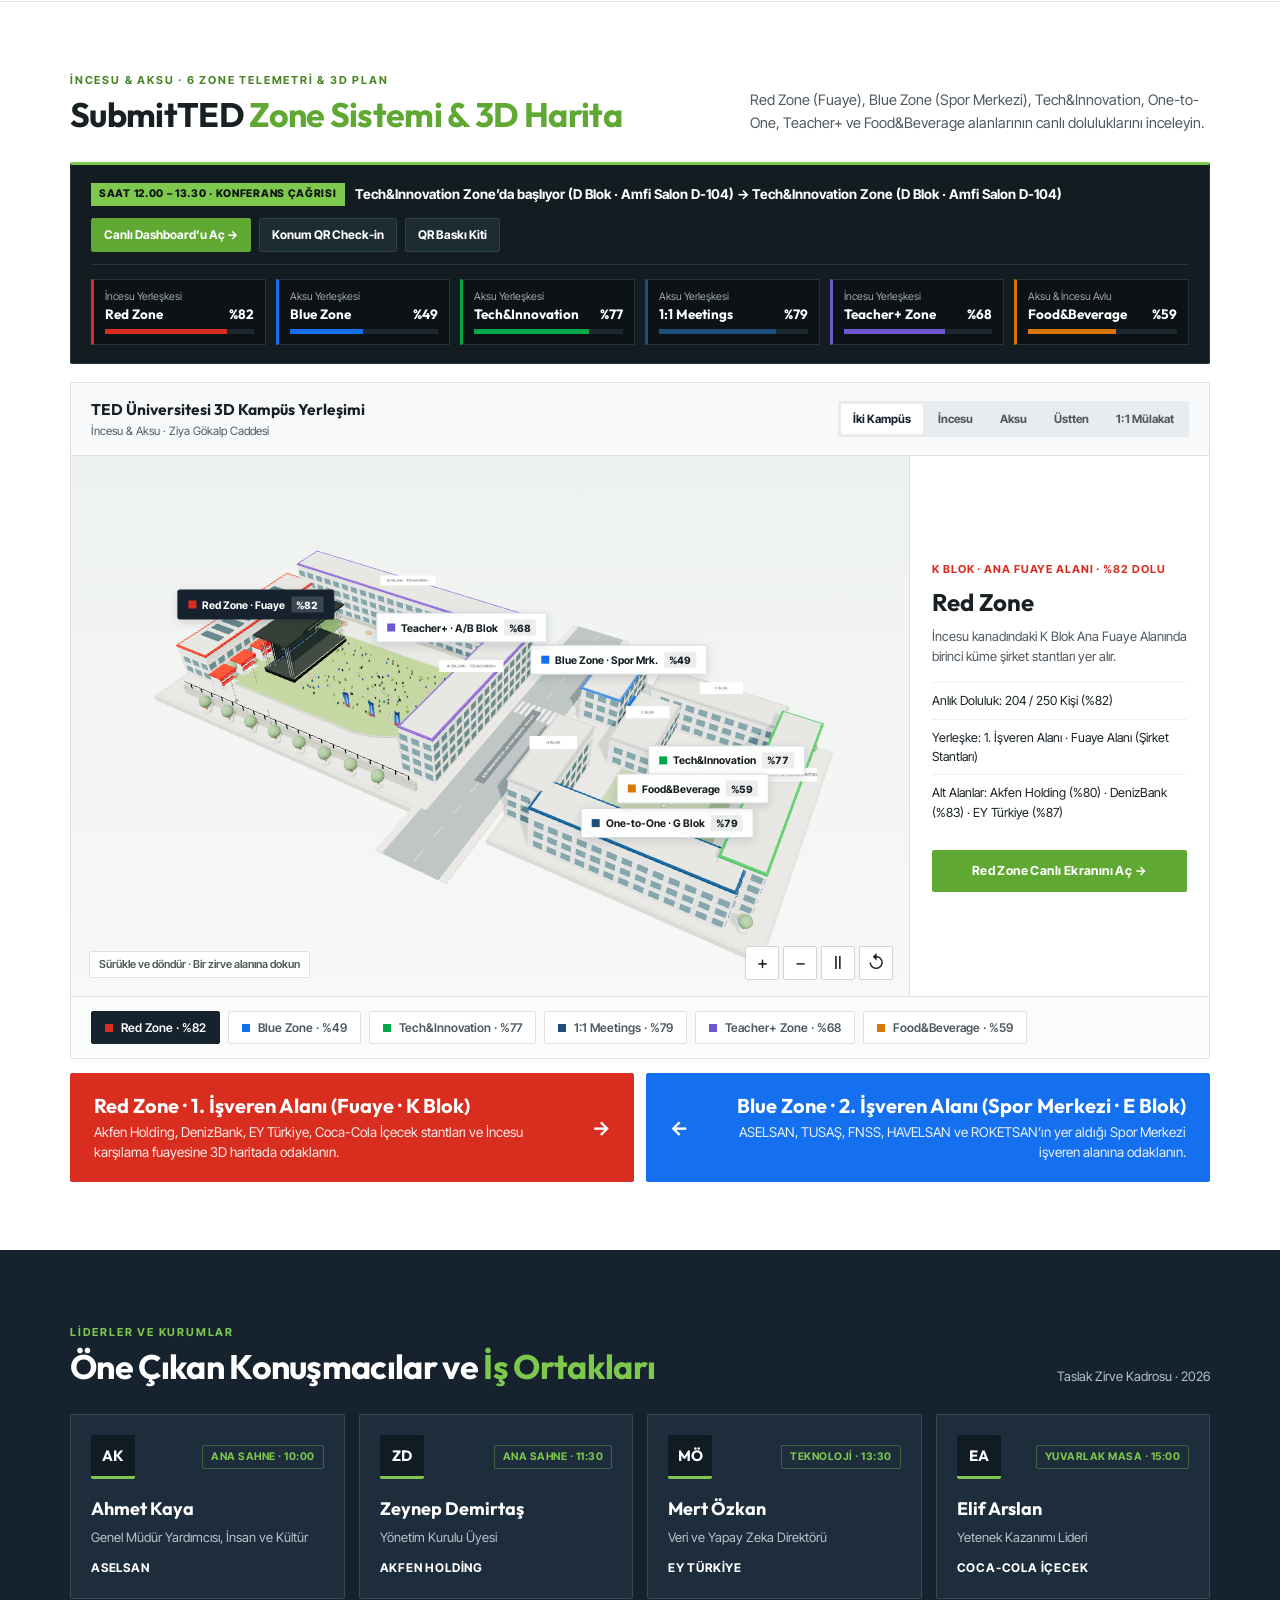
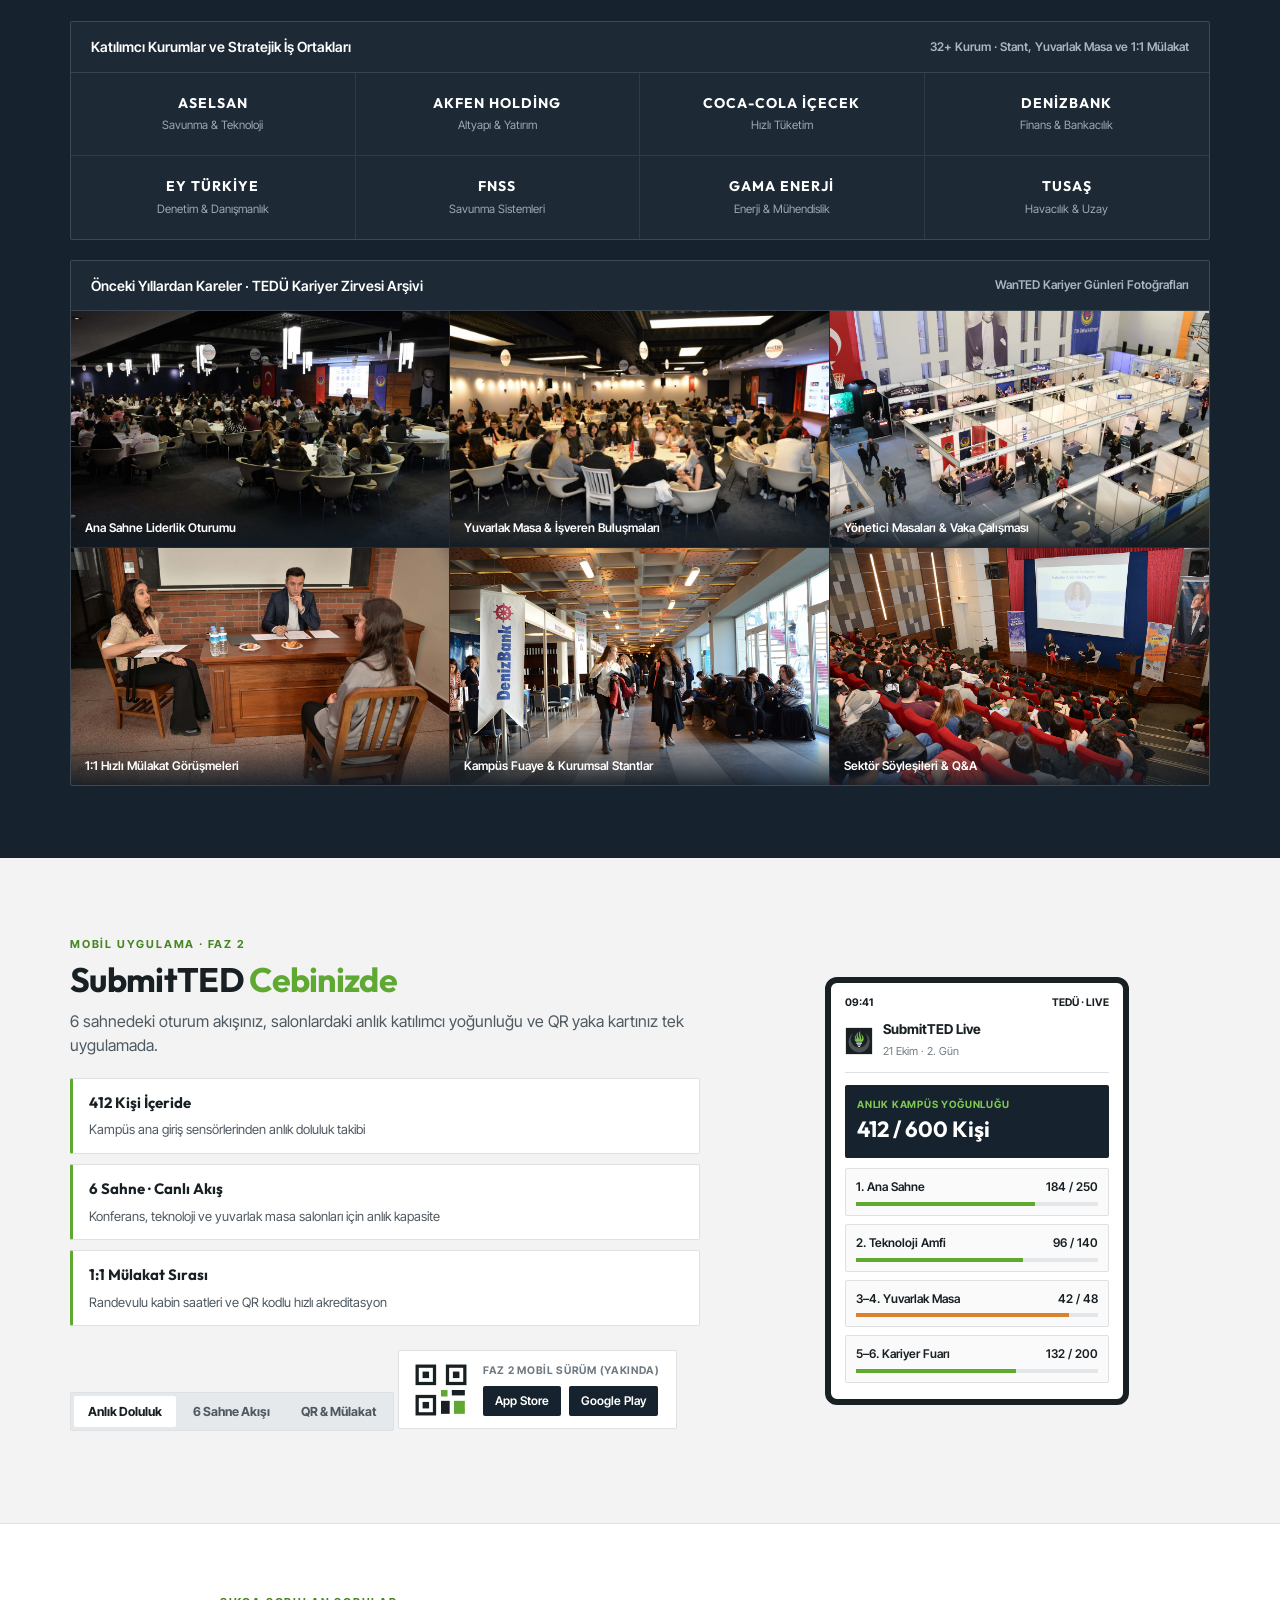
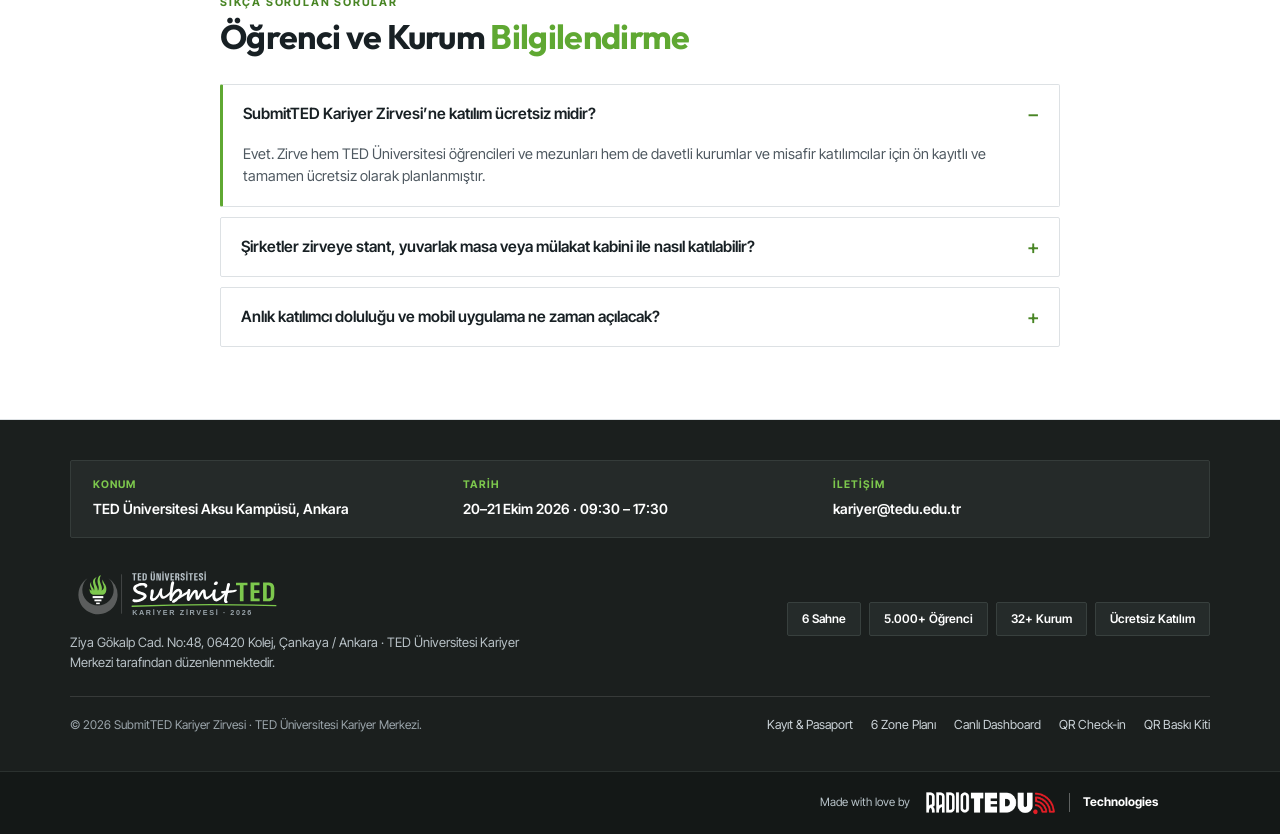
==== commit 090e08ca: "Restrict company stands to Red and Blue Zones; convert Tech&Innovation, Teacher+ and other Zones to " ====
--- a/index.html
+++ b/index.html
@@ -1081,8 +1081,8 @@
     </div>
   </div>
 
-  <script src="telemetry.js?v=20261124a"></script>
-  <script src="app.js?v=20261124b"></script>
-  <script type="module" src="campus3d.js?v=20261124b"></script>
+  <script src="telemetry.js?v=20261124v4"></script>
+  <script src="app.js?v=20261124v4"></script>
+  <script type="module" src="campus3d.js?v=20261124v4"></script>
 </body>
 </html>
